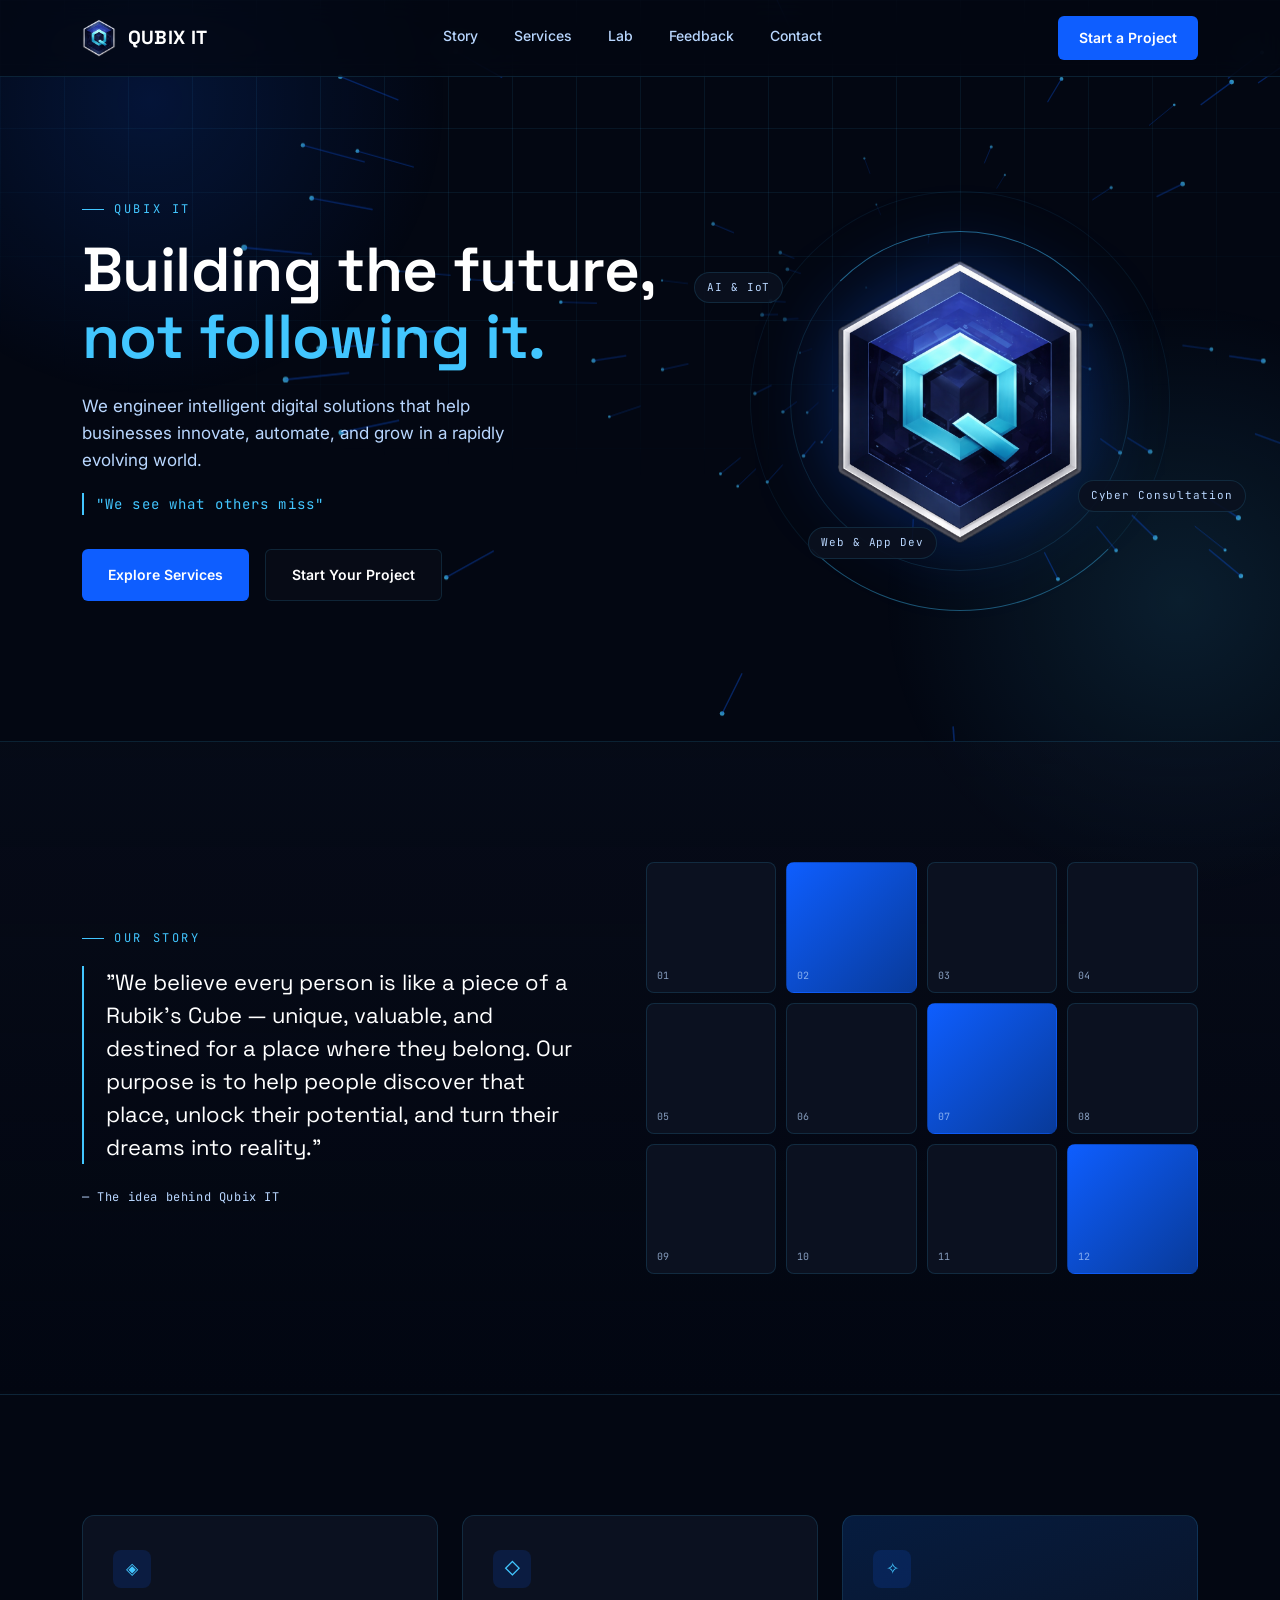
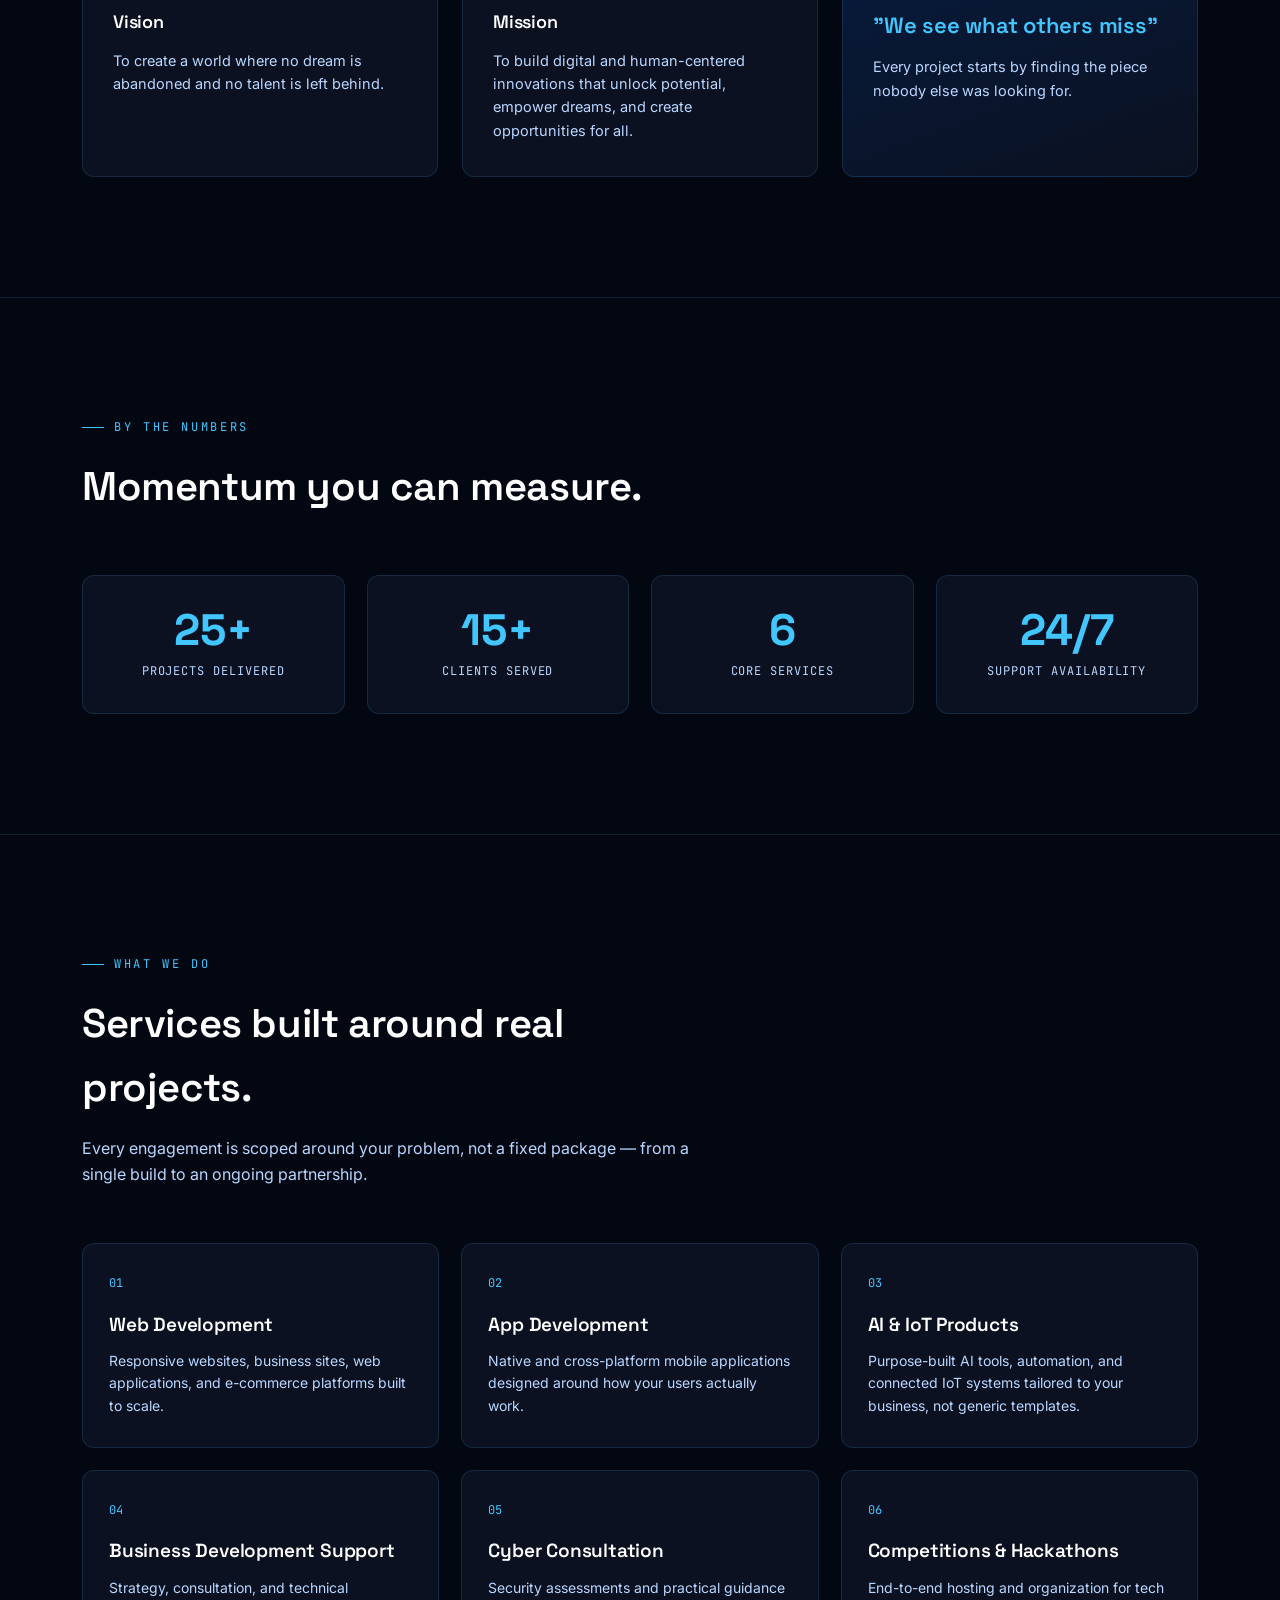
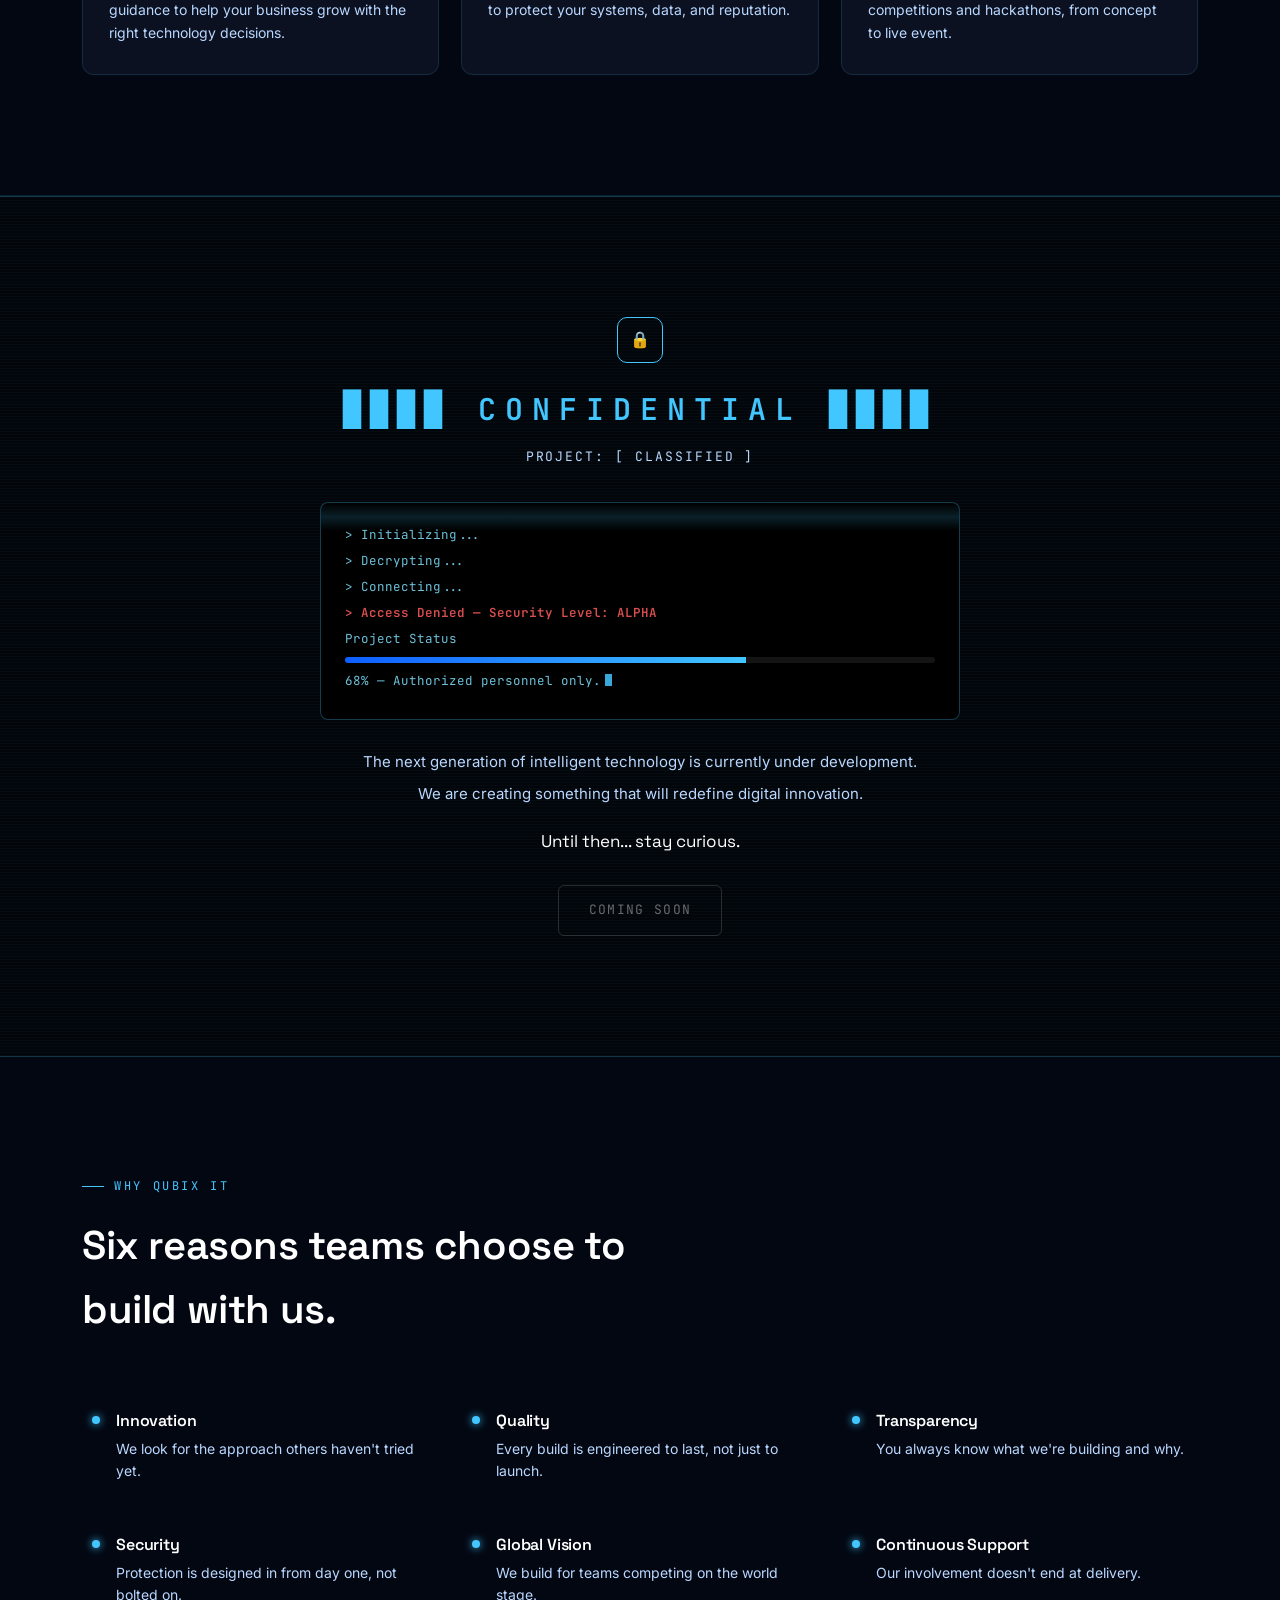
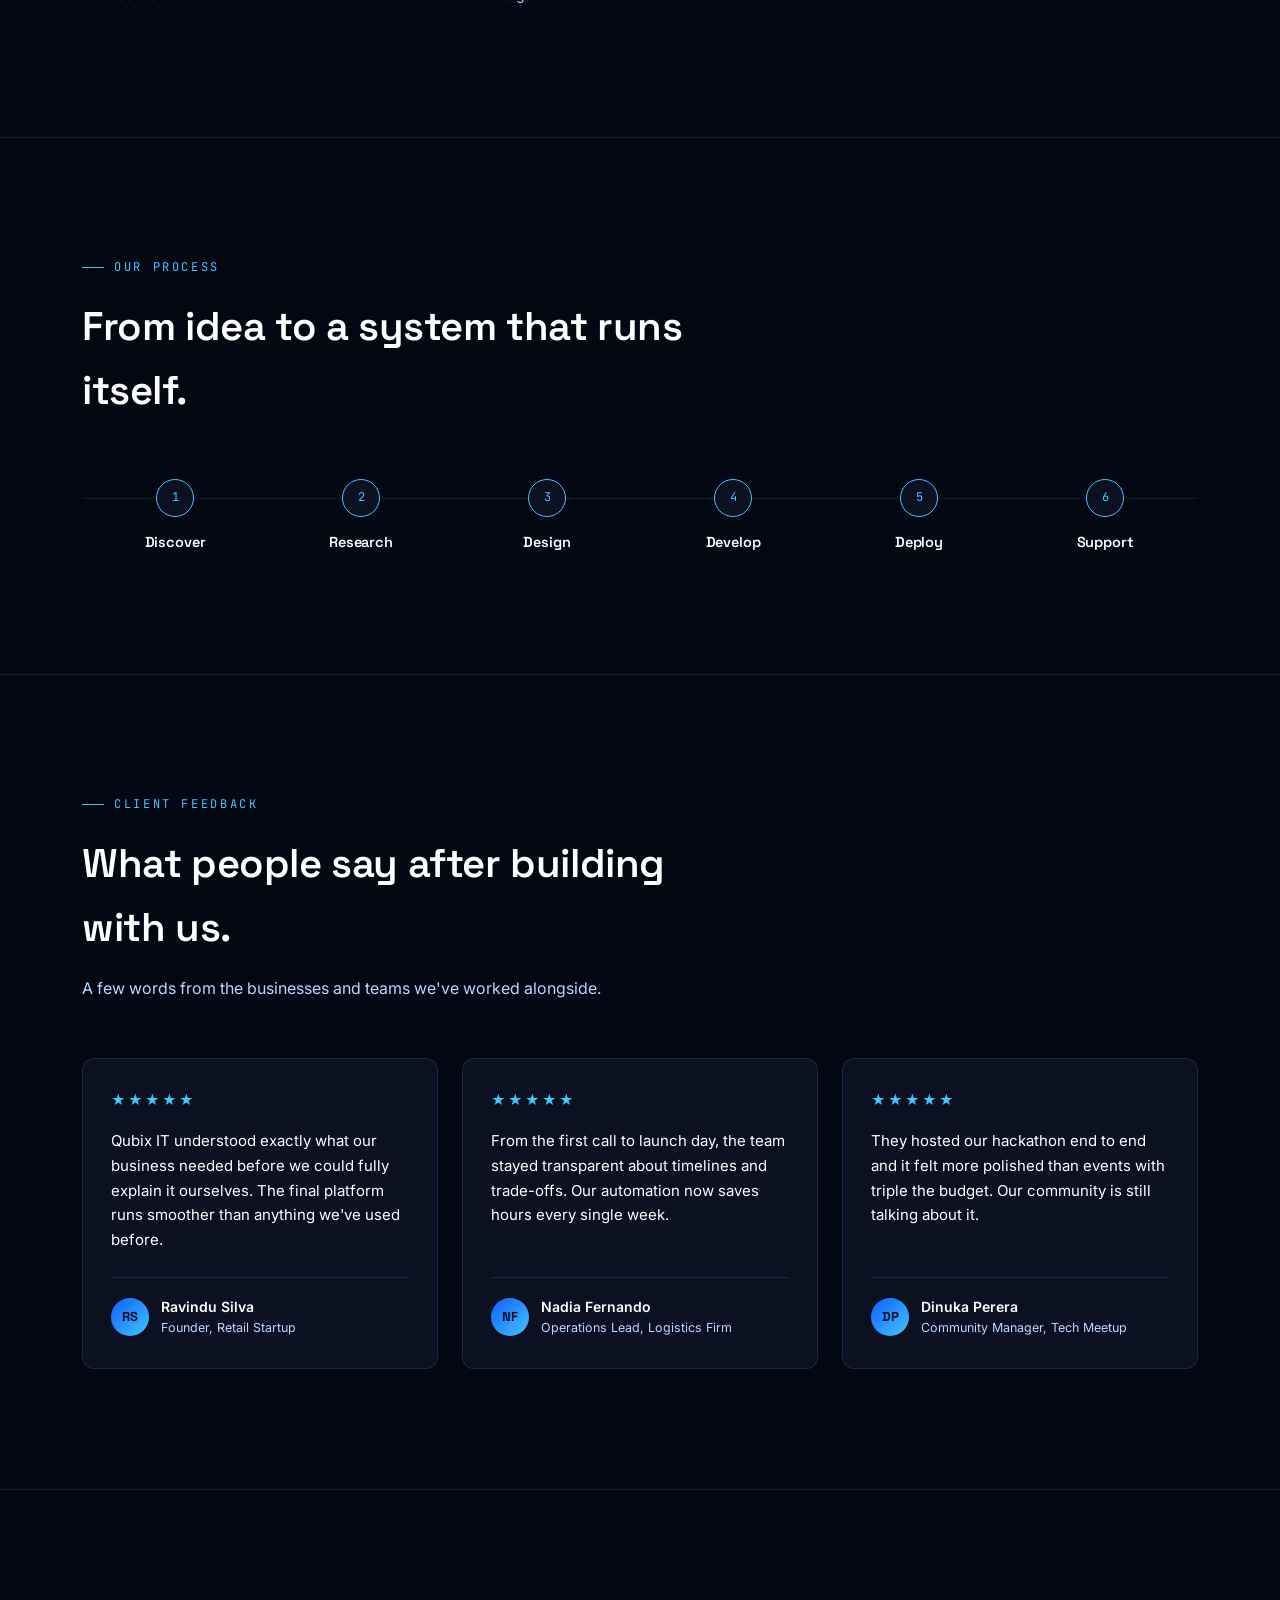
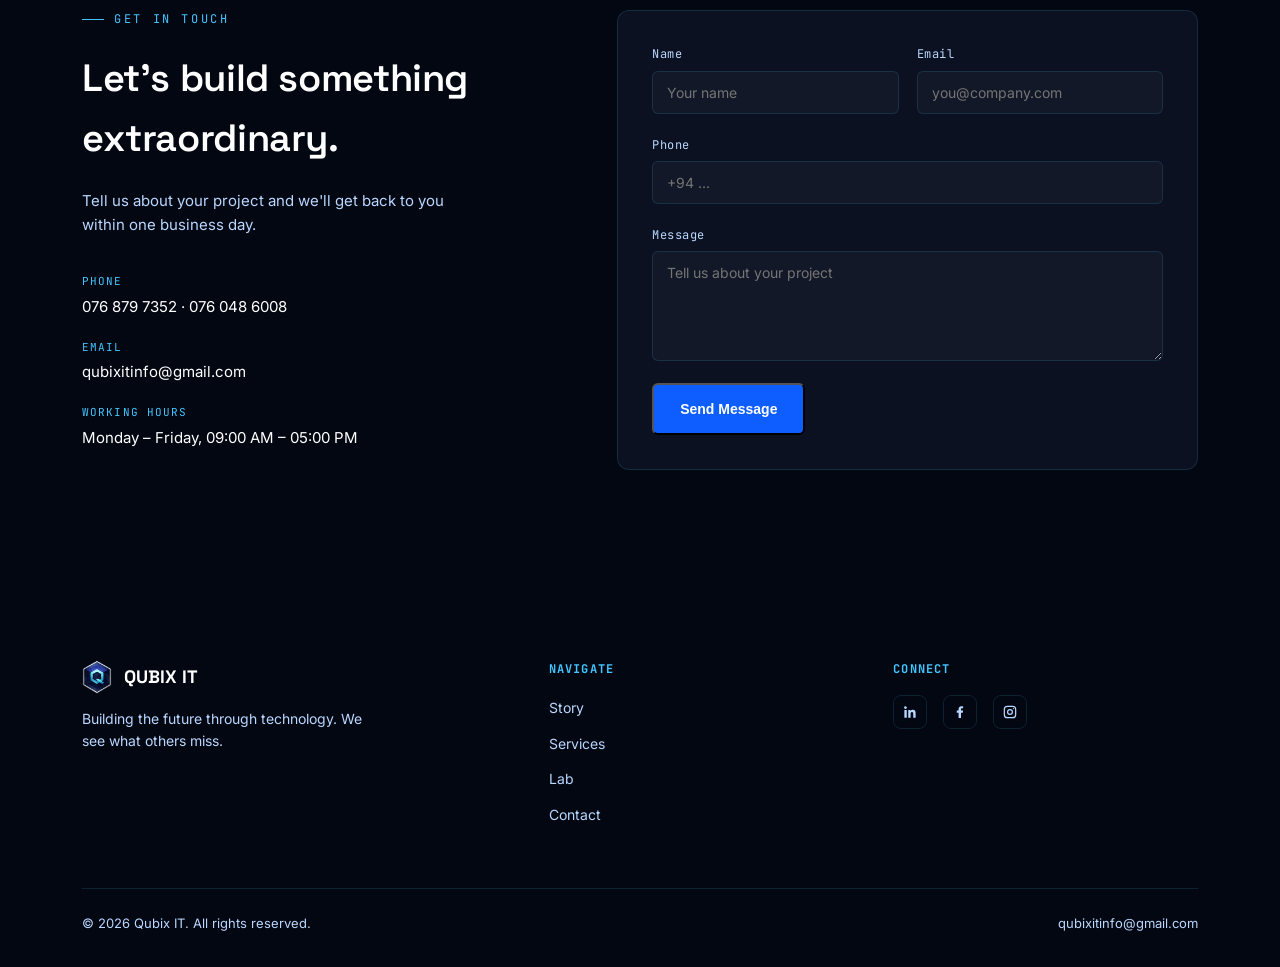
==== index.html @ 76f9aefd "Add thank-you page and form redirect," ====
<!DOCTYPE html>
<html lang="en">
<head>
<meta charset="UTF-8">
<meta name="viewport" content="width=device-width, initial-scale=1.0">
<title>Qubix IT — We See What Others Miss</title>
<link rel="preconnect" href="https://fonts.googleapis.com">
<link rel="preconnect" href="https://fonts.gstatic.com" crossorigin>
<link href="https://fonts.googleapis.com/css2?family=Space+Grotesk:wght@400;500;600;700&family=Inter:wght@400;500;600&family=JetBrains+Mono:wght@400;500&display=swap" rel="stylesheet">
<link rel="stylesheet" href="styles.css">
</head>
<body>

<div class="bg-grid"></div>
<div class="glow-orb one"></div>
<div class="glow-orb two"></div>

<header>
  <nav>
    <div class="brand">
      <img src="logo.png" alt="Qubix IT logo">
      <span>QUBIX IT</span>
    </div>
    <div class="nav-links">
      <a href="#story">Story</a>
      <a href="#services">Services</a>
      <a href="#secret">Lab</a>
      <a href="#feedback">Feedback</a>
      <a href="#contact">Contact</a>
    </div>
    <a href="#contact" class="nav-cta">Start a Project</a>
  </nav>
</header>

<main>

  <!-- HERO -->
  <section class="hero">
    <canvas id="warpCanvas" aria-hidden="true"></canvas>
    <div class="wrap hero-inner">
      <div class="hero-copy">
        <div class="eyebrow">Qubix IT</div>
        <h1>Building the future,<span class="accent-line">not following it.</span></h1>
        <p class="lede">We engineer intelligent digital solutions that help businesses innovate, automate, and grow in a rapidly evolving world.</p>
        <div class="slogan">"We see what others miss"</div>
        <div class="btn-row">
          <a href="#services" class="btn btn-primary">Explore Services</a>
          <a href="#contact" class="btn btn-ghost">Start Your Project</a>
        </div>
      </div>
      <div class="hero-visual">
        <div class="ring r2"></div>
        <div class="ring"></div>
        <img class="logo-plate" src="logo.png" alt="Qubix IT cube mark">
        <div class="tag-chip t1">AI &amp; IoT</div>
        <div class="tag-chip t2">Cyber Consultation</div>
        <div class="tag-chip t3">Web &amp; App Dev</div>
      </div>
    </div>
  </section>

  <!-- OUR STORY -->
  <section class="story" id="story">
    <div class="wrap">
      <div class="story-grid">
        <div class="story-copy">
          <div class="eyebrow">Our Story</div>
          <blockquote>"We believe every person is like a piece of a Rubik's Cube — unique, valuable, and destined for a place where they belong. Our purpose is to help people discover that place, unlock their potential, and turn their dreams into reality."</blockquote>
          <p class="attr">— The idea behind Qubix IT</p>
        </div>
        <div class="cube-wall" id="cubeWall">
          <div class="piece"><span>01</span></div>
          <div class="piece accent-piece"><span>02</span></div>
          <div class="piece"><span>03</span></div>
          <div class="piece"><span>04</span></div>
          <div class="piece"><span>05</span></div>
          <div class="piece"><span>06</span></div>
          <div class="piece accent-piece"><span>07</span></div>
          <div class="piece"><span>08</span></div>
          <div class="piece"><span>09</span></div>
          <div class="piece"><span>10</span></div>
          <div class="piece"><span>11</span></div>
          <div class="piece accent-piece"><span>12</span></div>
        </div>
      </div>
    </div>
  </section>

  <!-- VISION / MISSION / SLOGAN -->
  <section class="vm">
    <div class="wrap">
      <div class="vm-grid">
        <div class="vm-card reveal">
          <div class="icon">◈</div>
          <h3>Vision</h3>
          <p>To create a world where no dream is abandoned and no talent is left behind.</p>
        </div>
        <div class="vm-card reveal">
          <div class="icon">◇</div>
          <h3>Mission</h3>
          <p>To build digital and human-centered innovations that unlock potential, empower dreams, and create opportunities for all.</p>
        </div>
        <div class="vm-card slogan-card reveal">
          <div class="icon">✧</div>
          <h3>"We see what others miss"</h3>
          <p>Every project starts by finding the piece nobody else was looking for.</p>
        </div>
      </div>
    </div>
  </section>

  <!-- STATS -->
  <section class="stats">
    <div class="wrap">
      <div class="section-head">
        <div class="eyebrow">By The Numbers</div>
        <h2>Momentum you can measure.</h2>
      </div>
      <div class="stats-grid">
        <div class="stat-card reveal">
          <div class="stat-number"><span class="counter" data-target="25">0</span><span class="suffix">+</span></div>
          <div class="stat-label">Projects Delivered</div>
        </div>
        <div class="stat-card reveal">
          <div class="stat-number"><span class="counter" data-target="15">0</span><span class="suffix">+</span></div>
          <div class="stat-label">Clients Served</div>
        </div>
        <div class="stat-card reveal">
          <div class="stat-number"><span class="counter" data-target="6">0</span></div>
          <div class="stat-label">Core Services</div>
        </div>
        <div class="stat-card reveal">
          <div class="stat-number">24/7</div>
          <div class="stat-label">Support Availability</div>
        </div>
      </div>
    </div>
  </section>

  <!-- SERVICES -->
  <section class="services" id="services">
    <div class="wrap">
      <div class="section-head">
        <div class="eyebrow">What We Do</div>
        <h2>Services built around real projects.</h2>
        <p>Every engagement is scoped around your problem, not a fixed package — from a single build to an ongoing partnership.</p>
      </div>
      <div class="services-grid">
        <div class="service-card reveal">
          <span class="num">01</span>
          <h3>Web Development</h3>
          <p>Responsive websites, business sites, web applications, and e-commerce platforms built to scale.</p>
        </div>
        <div class="service-card reveal">
          <span class="num">02</span>
          <h3>App Development</h3>
          <p>Native and cross-platform mobile applications designed around how your users actually work.</p>
        </div>
        <div class="service-card reveal">
          <span class="num">03</span>
          <h3>AI &amp; IoT Products</h3>
          <p>Purpose-built AI tools, automation, and connected IoT systems tailored to your business, not generic templates.</p>
        </div>
        <div class="service-card reveal">
          <span class="num">04</span>
          <h3>Business Development Support</h3>
          <p>Strategy, consultation, and technical guidance to help your business grow with the right technology decisions.</p>
        </div>
        <div class="service-card reveal">
          <span class="num">05</span>
          <h3>Cyber Consultation</h3>
          <p>Security assessments and practical guidance to protect your systems, data, and reputation.</p>
        </div>
        <div class="service-card reveal">
          <span class="num">06</span>
          <h3>Competitions &amp; Hackathons</h3>
          <p>End-to-end hosting and organization for tech competitions and hackathons, from concept to live event.</p>
        </div>
      </div>
    </div>
  </section>

  <!-- SECRET PROJECT -->
  <section class="secret" id="secret">
    <div class="wrap">
      <div class="secret-panel">
        <div class="lock">🔒</div>
        <h2>████ CONFIDENTIAL ████</h2>
        <div class="subtitle">PROJECT: [ CLASSIFIED ]</div>
        <div class="terminal">
          <div class="line">&gt; Initializing...</div>
          <div class="line">&gt; Decrypting...</div>
          <div class="line">&gt; Connecting...</div>
          <div class="line denied">&gt; Access Denied — Security Level: ALPHA</div>
          <div class="line">Project Status</div>
          <div class="bar-track"><div class="bar-fill"></div></div>
          <div class="line">68% — Authorized personnel only.<span class="cursor"></span></div>
        </div>
        <p class="blurb">The next generation of intelligent technology is currently under development.</p>
        <p class="blurb">We are creating something that will redefine digital innovation.</p>
        <p class="stay">Until then... stay curious.</p>
        <span class="btn-disabled">COMING SOON</span>
      </div>
    </div>
  </section>

  <!-- WHY CHOOSE -->
  <section class="why">
    <div class="wrap">
      <div class="section-head">
        <div class="eyebrow">Why Qubix IT</div>
        <h2>Six reasons teams choose to build with us.</h2>
      </div>
      <div class="why-grid">
        <div class="why-item reveal"><div class="dot"></div><div><h4>Innovation</h4><p>We look for the approach others haven't tried yet.</p></div></div>
        <div class="why-item reveal"><div class="dot"></div><div><h4>Quality</h4><p>Every build is engineered to last, not just to launch.</p></div></div>
        <div class="why-item reveal"><div class="dot"></div><div><h4>Transparency</h4><p>You always know what we're building and why.</p></div></div>
        <div class="why-item reveal"><div class="dot"></div><div><h4>Security</h4><p>Protection is designed in from day one, not bolted on.</p></div></div>
        <div class="why-item reveal"><div class="dot"></div><div><h4>Global Vision</h4><p>We build for teams competing on the world stage.</p></div></div>
        <div class="why-item reveal"><div class="dot"></div><div><h4>Continuous Support</h4><p>Our involvement doesn't end at delivery.</p></div></div>
      </div>
    </div>
  </section>

  <!-- PROCESS -->
  <section class="process" id="process">
    <div class="wrap">
      <div class="section-head">
        <div class="eyebrow">Our Process</div>
        <h2>From idea to a system that runs itself.</h2>
      </div>
      <div class="process-track">
        <div class="process-step reveal"><div class="node">1</div><h4>Discover</h4></div>
        <div class="process-step reveal"><div class="node">2</div><h4>Research</h4></div>
        <div class="process-step reveal"><div class="node">3</div><h4>Design</h4></div>
        <div class="process-step reveal"><div class="node">4</div><h4>Develop</h4></div>
        <div class="process-step reveal"><div class="node">5</div><h4>Deploy</h4></div>
        <div class="process-step reveal"><div class="node">6</div><h4>Support</h4></div>
      </div>
    </div>
  </section>

  <!-- CLIENT FEEDBACK -->
  <section class="testimonials" id="feedback">
    <div class="wrap">
      <div class="section-head">
        <div class="eyebrow">Client Feedback</div>
        <h2>What people say after building with us.</h2>
        <p>A few words from the businesses and teams we've worked alongside.</p>
      </div>
      <div class="testimonials-grid">
        <div class="testimonial-card reveal">
          <div class="testimonial-stars">★★★★★</div>
          <p class="testimonial-quote">Qubix IT understood exactly what our business needed before we could fully explain it ourselves. The final platform runs smoother than anything we've used before.</p>
          <div class="testimonial-person">
            <div class="testimonial-avatar">RS</div>
            <div>
              <div class="testimonial-name">Ravindu Silva</div>
              <div class="testimonial-role">Founder, Retail Startup</div>
            </div>
          </div>
        </div>
        <div class="testimonial-card reveal">
          <div class="testimonial-stars">★★★★★</div>
          <p class="testimonial-quote">From the first call to launch day, the team stayed transparent about timelines and trade-offs. Our automation now saves hours every single week.</p>
          <div class="testimonial-person">
            <div class="testimonial-avatar">NF</div>
            <div>
              <div class="testimonial-name">Nadia Fernando</div>
              <div class="testimonial-role">Operations Lead, Logistics Firm</div>
            </div>
          </div>
        </div>
        <div class="testimonial-card reveal">
          <div class="testimonial-stars">★★★★★</div>
          <p class="testimonial-quote">They hosted our hackathon end to end and it felt more polished than events with triple the budget. Our community is still talking about it.</p>
          <div class="testimonial-person">
            <div class="testimonial-avatar">DP</div>
            <div>
              <div class="testimonial-name">Dinuka Perera</div>
              <div class="testimonial-role">Community Manager, Tech Meetup</div>
            </div>
          </div>
        </div>
      </div>
    </div>
  </section>

  <!-- CONTACT -->
  <section class="contact" id="contact" style="border-bottom:none;">
    <div class="wrap">
      <div class="contact-grid">
        <div class="contact-left">
          <div class="eyebrow">Get In Touch</div>
          <h2>Let's build something extraordinary.</h2>
          <p style="color:var(--light-text); font-size:15px; max-width:400px;">Tell us about your project and we'll get back to you within one business day.</p>
          <div class="contact-info">
            <div class="row">
              <div class="label">Phone</div>
              <div class="val">076 879 7352 · 076 048 6008</div>
            </div>
            <div class="row">
              <div class="label">Email</div>
              <div class="val">qubixitinfo@gmail.com</div>
            </div>
            <div class="row">
              <div class="label">Working Hours</div>
              <div class="val">Monday – Friday, 09:00 AM – 05:00 PM</div>
            </div>
          </div>
        </div>
        <form action="https://formsubmit.co/qubixitinfo@gmail.com" method="POST" id="contactForm">
          <input type="hidden" name="_subject" value="New enquiry from Qubix IT website">
          <input type="hidden" name="_template" value="table">
          <input type="hidden" name="_captcha" value="false">
          <input type="hidden" name="_next" value="https://www.qubix.it.com/thank-you.html">
          <input type="text" name="_honey" style="display:none">
          <div class="field-row">
            <div class="field">
              <label for="name">Name</label>
              <input id="name" name="name" type="text" placeholder="Your name" required>
            </div>
            <div class="field">
              <label for="email">Email</label>
              <input id="email" name="email" type="email" placeholder="you@company.com" required>
            </div>
          </div>
          <div class="field">
            <label for="phone">Phone</label>
            <input id="phone" name="phone" type="tel" placeholder="+94 ...">
          </div>
          <div class="field">
            <label for="message">Message</label>
            <textarea id="message" name="message" placeholder="Tell us about your project" required></textarea>
          </div>
          <button type="submit" class="btn btn-primary">Send Message</button>
        </form>
      </div>
    </div>
  </section>

</main>

<footer>
  <div class="wrap">
    <div class="footer-top">
      <div>
        <div class="footer-brand">
          <img src="logo.png" alt="Qubix IT logo">
          <span>QUBIX IT</span>
        </div>
        <p class="desc">Building the future through technology. We see what others miss.</p>
      </div>
      <div>
        <h5>Navigate</h5>
        <ul>
          <li><a href="#story">Story</a></li>
          <li><a href="#services">Services</a></li>
          <li><a href="#secret">Lab</a></li>
          <li><a href="#contact">Contact</a></li>
        </ul>
      </div>
      <div>
        <h5>Connect</h5>
        <div class="socials">
          <a href="https://www.linkedin.com/company/qubixit/" target="_blank" rel="noopener noreferrer" aria-label="Qubix IT on LinkedIn">
            <svg width="16" height="16" viewBox="0 0 24 24" fill="currentColor" aria-hidden="true"><path d="M20.45 20.45h-3.56v-5.57c0-1.33-.02-3.04-1.85-3.04-1.85 0-2.14 1.45-2.14 2.94v5.67H9.34V9h3.41v1.56h.05c.48-.9 1.64-1.85 3.38-1.85 3.61 0 4.28 2.38 4.28 5.47v6.27zM5.34 7.43a2.07 2.07 0 1 1 0-4.13 2.07 2.07 0 0 1 0 4.13zM7.12 20.45H3.56V9h3.56v11.45z"/></svg>
          </a>
          <a href="https://www.facebook.com/share/1LQyAZeMYg/" target="_blank" rel="noopener noreferrer" aria-label="Qubix IT on Facebook">
            <svg width="16" height="16" viewBox="0 0 24 24" fill="currentColor" aria-hidden="true"><path d="M13.5 21v-8h2.68l.4-3.11H13.5V7.9c0-.9.25-1.51 1.54-1.51h1.65V3.6C16.4 3.55 15.34 3.46 14.1 3.46c-2.5 0-4.21 1.53-4.21 4.33v2.1H7.2v3.11h2.69v8h3.61z"/></svg>
          </a>
          <a href="https://www.instagram.com/qubixit?igsh=MXNibms1ZmhncTBldA==" target="_blank" rel="noopener noreferrer" aria-label="Qubix IT on Instagram">
            <svg width="16" height="16" viewBox="0 0 24 24" fill="none" stroke="currentColor" stroke-width="1.8" aria-hidden="true"><rect x="3.5" y="3.5" width="17" height="17" rx="4.5"/><circle cx="12" cy="12" r="3.6"/><circle cx="17.1" cy="6.9" r="0.9" fill="currentColor" stroke="none"/></svg>
          </a>
        </div>
      </div>
    </div>
    <div class="footer-bottom">
      <span>© 2026 Qubix IT. All rights reserved.</span>
      <span>qubixitinfo@gmail.com</span>
    </div>
  </div>
</footer>

<script src="script.js"></script>

</body>
</html>
---- styles.css ----
:root{
    --primary:#061C3F;
    --secondary:#0E5EFF;
    --accent:#42C6FF;
    --bg:#030712;
    --card:#0B1120;
    --text:#FFFFFF;
    --light-text:#B9D7FF;
    --line: rgba(66,198,255,0.14);
    --mono: 'JetBrains Mono', monospace;
    --display: 'Space Grotesk', sans-serif;
    --body: 'Inter', sans-serif;
  }

  *{margin:0;padding:0;box-sizing:border-box;}

  html{scroll-behavior:smooth;}

  body{
    background:var(--bg);
    color:var(--text);
    font-family:var(--body);
    line-height:1.6;
    overflow-x:hidden;
  }

  @keyframes grid-pan{
    from{ background-position:0 0, 0 0; }
    to{ background-position:64px 64px, 64px 64px; }
  }

  /* faint static hex-grid background texture */
  .bg-grid{
    position:fixed;
    inset:0;
    z-index:0;
    pointer-events:none;
    background-image:
      linear-gradient(var(--line) 1px, transparent 1px),
      linear-gradient(90deg, var(--line) 1px, transparent 1px);
    background-size: 64px 64px;
    -webkit-mask-image: radial-gradient(ellipse 80% 60% at 50% 0%, #000 40%, transparent 90%);
            mask-image: radial-gradient(ellipse 80% 60% at 50% 0%, #000 40%, transparent 90%);
    opacity:0.6;
    animation:grid-pan 9s linear infinite;
  }

  .glow-orb{
    position:fixed;
    width:600px;height:600px;
    border-radius:50%;
    background:radial-gradient(circle, rgba(14,94,255,0.16) 0%, transparent 70%);
    z-index:0;
    pointer-events:none;
  }
  .glow-orb.one{ top:-200px; left:-150px; }
  .glow-orb.two{ bottom:0px; right:-200px; background:radial-gradient(circle, rgba(66,198,255,0.12) 0%, transparent 70%); }

  a{color:inherit; text-decoration:none;}
  ul{list-style:none;}
  img{max-width:100%; display:block;}

  .wrap{
    max-width:1180px;
    margin:0 auto;
    padding:0 32px;
  }

  .eyebrow{
    font-family:var(--mono);
    font-size:12px;
    letter-spacing:0.22em;
    text-transform:uppercase;
    color:var(--accent);
    display:flex;
    align-items:center;
    gap:10px;
    margin-bottom:18px;
  }
  .eyebrow::before{
    content:'';
    width:22px;height:1px;
    background:var(--accent);
    display:inline-block;
  }

  h1,h2,h3,h4{
    font-family:var(--display);
    font-weight:600;
    letter-spacing:-0.01em;
  }

  section{
    position:relative;
    z-index:1;
    padding:120px 0;
    border-bottom:1px solid var(--line);
  }

  /* ---------- NAV ---------- */
  header{
    position:fixed;
    top:0; left:0; right:0;
    z-index:100;
    background:rgba(3,7,18,0.75);
    backdrop-filter: blur(14px);
    border-bottom:1px solid var(--line);
  }
  nav{
    max-width:1180px;
    margin:0 auto;
    padding:16px 32px;
    display:flex;
    align-items:center;
    justify-content:space-between;
  }
  .brand{
    display:flex;
    align-items:center;
    gap:12px;
  }
  .brand img{
    height:38px;
    width:auto;
  }
  .brand span{
    font-family:var(--display);
    font-weight:700;
    font-size:19px;
    letter-spacing:0.02em;
  }
  .nav-links{
    display:flex;
    gap:36px;
    font-size:14px;
    font-weight:500;
  }
  .nav-links a{
    color:var(--light-text);
    transition:color .2s ease;
    position:relative;
    padding-bottom:4px;
  }
  .nav-links a::after{
    content:'';
    position:absolute;
    left:0; bottom:0;
    width:0%; height:1px;
    background:var(--accent);
    transition:width .25s ease;
  }
  .nav-links a:hover, .nav-links a:focus-visible{ color:var(--text); }
  .nav-links a:hover::after, .nav-links a:focus-visible::after{ width:100%; }
  .brand img{ transition:transform .3s ease, filter .3s ease; }
  .brand:hover img{ transform:rotate(8deg) scale(1.06); filter:drop-shadow(0 0 10px rgba(66,198,255,0.5)); }
  .nav-cta{
    font-size:14px;
    font-weight:600;
    padding:10px 20px;
    border-radius:6px;
    background:var(--secondary);
    color:#fff;
    border:1px solid transparent;
    transition:background .2s ease, transform .2s ease;
  }
  .nav-cta:hover{ background:#1a6bff; }
  .nav-mobile-toggle{ display:none; }

  @media (max-width:860px){
    .nav-links{ display:none; }
    .nav-mobile-toggle{ display:block; }
  }

  /* ---------- HERO ---------- */
  .hero{
    padding:200px 0 140px;
    border-bottom:1px solid var(--line);
    position:relative;
    overflow:hidden;
  }
  #warpCanvas{
    position:absolute;
    inset:0;
    width:100%;
    height:100%;
    z-index:0;
    pointer-events:none;
    mix-blend-mode:screen;
    opacity:0.85;
  }
  .hero-inner{
    position:relative;
    z-index:1;
  }
  .hero-inner{
    display:grid;
    grid-template-columns:1.1fr 0.9fr;
    gap:60px;
    align-items:center;
  }
  .hero h1{
    font-size:clamp(38px, 5.2vw, 62px);
    line-height:1.08;
    margin-bottom:22px;
  }
  .hero h1 .accent-line{
    color:var(--accent);
    display:block;
  }
  .hero p.lede{
    font-size:17px;
    color:var(--light-text);
    max-width:480px;
    margin-bottom:16px;
  }
  .slogan{
    font-family:var(--mono);
    color:var(--accent);
    font-size:14px;
    letter-spacing:0.08em;
    margin-bottom:34px;
    display:inline-block;
    border-left:2px solid var(--accent);
    padding-left:12px;
  }
  .btn-row{ display:flex; gap:16px; flex-wrap:wrap; }
  .btn{
    padding:14px 26px;
    border-radius:6px;
    font-weight:600;
    font-size:14px;
    transition:all .25s ease;
    display:inline-flex;
    align-items:center;
    gap:8px;
    position:relative;
    overflow:hidden;
  }
  .btn::before{
    content:'';
    position:absolute;
    top:0; left:-60%;
    width:40%; height:100%;
    background:linear-gradient(120deg, transparent, rgba(255,255,255,0.25), transparent);
    transform:skewX(-20deg);
    transition:left .5s ease;
  }
  .btn:hover::before{ left:120%; }
  .btn-primary{
    background:var(--secondary);
    color:#fff;
  }
  .btn-primary:hover{ background:#1a6bff; transform:translateY(-2px); box-shadow:0 8px 24px rgba(14,94,255,0.35); }
  .btn-ghost{
    border:1px solid var(--line);
    color:var(--text);
    background:rgba(255,255,255,0.02);
  }
  .btn-ghost:hover{ border-color:var(--accent); color:var(--accent); transform:translateY(-2px); }

  /* hero cube visual - the logo, static, with a slow ambient pulse ring, no spin */
  .hero-visual{
    position:relative;
    display:flex;
    align-items:center;
    justify-content:center;
  }
  @keyframes spin-slow{ from{ transform:rotate(0deg);} to{ transform:rotate(360deg);} }
  @keyframes spin-slow-rev{ from{ transform:rotate(360deg);} to{ transform:rotate(0deg);} }
  @keyframes float-y{ 0%,100%{ transform:translateY(0);} 50%{ transform:translateY(-10px);} }
  @keyframes pulse-glow{ 0%,100%{ filter:drop-shadow(0 0 30px rgba(14,94,255,0.3));} 50%{ filter:drop-shadow(0 0 52px rgba(66,198,255,0.55));} }

  .hero-visual .ring{
    position:absolute;
    width:340px;height:340px;
    border-radius:50%;
    border:1px solid var(--line);
    border-top-color:rgba(66,198,255,0.5);
    animation:spin-slow 26s linear infinite;
  }
  .hero-visual .ring.r2{ width:420px;height:420px; border-color:rgba(66,198,255,0.08); border-bottom-color:rgba(66,198,255,0.4); animation:spin-slow-rev 34s linear infinite; }
  .hero-visual .logo-plate{
    position:relative;
    width:260px;
    filter: drop-shadow(0 0 40px rgba(14,94,255,0.35));
    animation:pulse-glow 5s ease-in-out infinite;
    transition:transform .4s ease;
  }
  .hero-visual:hover .logo-plate{ transform:scale(1.04); }
  .hero-visual .tag-chip{
    position:absolute;
    font-family:var(--mono);
    font-size:11px;
    letter-spacing:0.08em;
    color:var(--light-text);
    background:rgba(11,17,32,0.9);
    border:1px solid var(--line);
    padding:6px 12px;
    border-radius:20px;
    animation:float-y 4.5s ease-in-out infinite;
    transition:border-color .25s ease, color .25s ease;
  }
  .hero-visual .tag-chip:hover{ border-color:var(--accent); color:var(--accent); }
  .tag-chip.t1{ top:6%; left:-6%; animation-delay:0s; }
  .tag-chip.t2{ bottom:12%; right:-10%; animation-delay:1.2s; }
  .tag-chip.t3{ bottom:-4%; left:18%; animation-delay:2.4s; }

  @media (max-width:900px){
    .hero-inner{ grid-template-columns:1fr; }
    .hero-visual{ order:-1; margin-bottom:20px; }
    .hero{ padding:150px 0 80px; }
  }

  /* ---------- SECTION HEADS ---------- */
  .section-head{
    max-width:640px;
    margin-bottom:56px;
  }
  .section-head h2{
    font-size:clamp(28px,3.4vw,40px);
    margin-bottom:16px;
  }
  .section-head p{
    color:var(--light-text);
    font-size:16px;
  }

  /* ---------- STORY / CUBE PIECES (signature element) ---------- */
  .story{
    background:linear-gradient(180deg, rgba(11,17,32,0.4), transparent);
  }
  .story-grid{
    display:grid;
    grid-template-columns:0.95fr 1.05fr;
    gap:64px;
    align-items:center;
  }
  .story-copy blockquote{
    font-family:var(--display);
    font-size:22px;
    line-height:1.5;
    color:var(--text);
    border-left:2px solid var(--accent);
    padding-left:22px;
    margin-bottom:24px;
  }
  .story-copy p.attr{
    font-family:var(--mono);
    font-size:12px;
    color:var(--light-text);
    letter-spacing:0.05em;
  }

  /* cube-piece mosaic: each tile is a "piece" that finds its place */
  .cube-wall{
    display:grid;
    grid-template-columns:repeat(4, 1fr);
    gap:10px;
  }
  .piece{
    aspect-ratio:1;
    border-radius:8px;
    background:var(--card);
    border:1px solid var(--line);
    position:relative;
    overflow:hidden;
    opacity:0;
    transform:translateY(10px) scale(0.94);
    transition:opacity .6s ease, transform .6s ease;
  }
  .piece.in-view{ opacity:1; transform:translateY(0) scale(1); }

  .reveal{
    opacity:0;
    transform:translateY(18px);
    transition:opacity .6s ease, transform .6s ease;
  }
  .reveal.in-view{ opacity:1; transform:translateY(0); }
  .piece::after{
    content:'';
    position:absolute; inset:0;
    background:linear-gradient(135deg, rgba(66,198,255,0.16), transparent 60%);
    opacity:0;
    transition:opacity .3s ease;
  }
  .piece:hover::after{ opacity:1; }
  .piece.accent-piece{
    background:linear-gradient(135deg, var(--secondary), #083a99);
    border-color:transparent;
  }
  .piece span{
    position:absolute;
    bottom:8px; left:10px;
    font-family:var(--mono);
    font-size:10px;
    color:var(--light-text);
    opacity:0.7;
  }

  /* ---------- VISION / MISSION ---------- */
  .vm-grid{
    display:grid;
    grid-template-columns:repeat(3, 1fr);
    gap:24px;
  }
  .vm-card{
    background:var(--card);
    border:1px solid var(--line);
    border-radius:12px;
    padding:34px 30px;
    transition:transform .3s ease, border-color .3s ease, box-shadow .3s ease;
  }
  .vm-card:hover{
    transform:translateY(-6px);
    border-color:rgba(66,198,255,0.4);
    box-shadow:0 16px 40px rgba(6,15,35,0.5);
  }
  .vm-card .icon{
    width:38px;height:38px;
    border-radius:8px;
    background:rgba(14,94,255,0.15);
    display:flex;align-items:center;justify-content:center;
    margin-bottom:20px;
    color:var(--accent);
    transition:transform .3s ease, background .3s ease;
  }
  .vm-card:hover .icon{ transform:scale(1.15) rotate(-8deg); background:rgba(66,198,255,0.25); }
  .vm-card h3{ font-size:18px; margin-bottom:12px; }
  .vm-card p{ color:var(--light-text); font-size:14.5px; }
  .vm-card.slogan-card{
    background:linear-gradient(160deg, var(--primary), var(--card));
  }
  .vm-card.slogan-card h3{
    font-family:var(--display);
    font-size:22px;
    color:var(--accent);
  }

  @media (max-width:860px){
    .story-grid{ grid-template-columns:1fr; }
    .vm-grid{ grid-template-columns:1fr; }
  }

  /* ---------- STATS ---------- */
  .stats-grid{
    display:grid;
    grid-template-columns:repeat(4, 1fr);
    gap:22px;
  }
  .stat-card{
    background:var(--card);
    border:1px solid var(--line);
    border-radius:12px;
    padding:32px 24px;
    text-align:center;
    transition:transform .3s ease, border-color .3s ease, box-shadow .3s ease;
  }
  .stat-card:hover{
    transform:translateY(-6px);
    border-color:rgba(66,198,255,0.4);
    box-shadow:0 16px 40px rgba(6,15,35,0.5);
  }
  .stat-number{
    font-family:var(--display);
    font-size:clamp(32px,4vw,44px);
    font-weight:700;
    color:var(--accent);
    line-height:1;
    margin-bottom:10px;
  }
  .stat-number .suffix{ color:var(--accent); }
  .stat-label{
    font-family:var(--mono);
    font-size:12px;
    letter-spacing:0.08em;
    text-transform:uppercase;
    color:var(--light-text);
  }

  @media (max-width:860px){
    .stats-grid{ grid-template-columns:1fr 1fr; }
  }
  @media (max-width:520px){
    .stats-grid{ grid-template-columns:1fr; }
  }

  /* ---------- TESTIMONIALS ---------- */
  .testimonials-grid{
    display:grid;
    grid-template-columns:repeat(3, 1fr);
    gap:24px;
  }
  .testimonial-card{
    background:var(--card);
    border:1px solid var(--line);
    border-radius:12px;
    padding:30px 28px;
    display:flex;
    flex-direction:column;
    transition:transform .3s ease, border-color .3s ease, box-shadow .3s ease;
  }
  .testimonial-card:hover{
    transform:translateY(-6px);
    border-color:rgba(66,198,255,0.4);
    box-shadow:0 16px 40px rgba(6,15,35,0.5);
  }
  .testimonial-stars{
    color:var(--accent);
    letter-spacing:2px;
    margin-bottom:18px;
    font-size:14px;
  }
  .testimonial-quote{
    color:var(--text);
    font-size:15px;
    line-height:1.65;
    margin-bottom:24px;
    flex-grow:1;
  }
  .testimonial-person{
    display:flex;
    align-items:center;
    gap:12px;
    padding-top:18px;
    border-top:1px solid var(--line);
  }
  .testimonial-avatar{
    width:38px;height:38px;
    border-radius:50%;
    background:linear-gradient(135deg, var(--secondary), var(--accent));
    display:flex;align-items:center;justify-content:center;
    font-family:var(--display);
    font-size:13px;
    font-weight:700;
    color:#031024;
    flex-shrink:0;
  }
  .testimonial-name{ font-size:14px; font-weight:600; }
  .testimonial-role{ font-size:12.5px; color:var(--light-text); }

  @media (max-width:900px){
    .testimonials-grid{ grid-template-columns:1fr; }
  }
  .services-grid{
    display:grid;
    grid-template-columns:repeat(3, 1fr);
    gap:22px;
  }
  .service-card{
    background:var(--card);
    border:1px solid var(--line);
    border-radius:12px;
    padding:30px 26px;
    transition:border-color .25s ease, transform .25s ease, box-shadow .25s ease;
  }
  .service-card:hover{
    border-color:rgba(66,198,255,0.45);
    transform:translateY(-6px);
    box-shadow:0 16px 40px rgba(6,15,35,0.55);
  }
  .service-card .num{
    font-family:var(--mono);
    font-size:12px;
    color:var(--accent);
    margin-bottom:16px;
    display:block;
    transition:transform .25s ease, text-shadow .25s ease;
  }
  .service-card:hover .num{ transform:translateX(4px); text-shadow:0 0 12px rgba(66,198,255,0.7); }
  .service-card h3{
    font-size:19px;
    margin-bottom:10px;
  }
  .service-card p{
    color:var(--light-text);
    font-size:14px;
  }

  @media (max-width:900px){
    .services-grid{ grid-template-columns:1fr 1fr; }
  }
  @media (max-width:600px){
    .services-grid{ grid-template-columns:1fr; }
  }

  /* ---------- SECRET PROJECT ---------- */
  .secret{
    background:#020509;
    border-top:1px solid rgba(66,198,255,0.25);
    border-bottom:1px solid rgba(66,198,255,0.25);
    position:relative;
  }
  .secret::before{
    content:'';
    position:absolute; inset:0;
    background:
      repeating-linear-gradient(0deg, rgba(66,198,255,0.035) 0px, rgba(66,198,255,0.035) 1px, transparent 1px, transparent 3px);
    pointer-events:none;
  }
  .secret-panel{
    max-width:640px;
    margin:0 auto;
    text-align:center;
    position:relative;
    z-index:1;
  }
  @keyframes lock-pulse{
    0%,100%{ box-shadow:0 0 16px rgba(66,198,255,0.3); }
    50%{ box-shadow:0 0 34px rgba(66,198,255,0.65); }
  }
  .secret .lock{
    width:46px;height:46px;
    margin:0 auto 22px;
    border:1px solid var(--accent);
    border-radius:10px;
    display:flex;align-items:center;justify-content:center;
    color:var(--accent);
    animation:lock-pulse 2.6s ease-in-out infinite;
  }
  @keyframes text-flicker{
    0%, 100%{ opacity:1; text-shadow:0 0 8px rgba(66,198,255,0.6); }
    92%{ opacity:1; text-shadow:0 0 8px rgba(66,198,255,0.6); }
    93%{ opacity:0.4; text-shadow:2px 0 0 rgba(255,92,92,0.5), -2px 0 0 rgba(66,198,255,0.6); }
    94%{ opacity:1; text-shadow:0 0 8px rgba(66,198,255,0.6); }
    96%{ opacity:0.55; text-shadow:-2px 0 0 rgba(255,92,92,0.5), 2px 0 0 rgba(66,198,255,0.6); }
    97%{ opacity:1; text-shadow:0 0 8px rgba(66,198,255,0.6); }
  }
  .secret h2{
    font-family:var(--mono);
    letter-spacing:0.3em;
    color:var(--accent);
    font-size:clamp(20px,3vw,30px);
    margin-bottom:14px;
    animation:text-flicker 7s linear infinite;
  }
  .secret .subtitle{
    font-family:var(--mono);
    font-size:13px;
    color:var(--light-text);
    letter-spacing:0.15em;
    margin-bottom:34px;
  }
  .terminal{
    background:#000;
    border:1px solid rgba(66,198,255,0.3);
    border-radius:8px;
    padding:22px 24px;
    text-align:left;
    font-family:var(--mono);
    font-size:12.5px;
    color:#7fe3ff;
    margin-bottom:30px;
    position:relative;
    overflow:hidden;
  }
  @keyframes scan-sweep{
    0%{ transform:translateY(-100%); opacity:0; }
    8%{ opacity:0.8; }
    50%{ opacity:0.8; }
    92%{ opacity:0; }
    100%{ transform:translateY(2200%); opacity:0; }
  }
  .terminal::after{
    content:'';
    position:absolute;
    left:0; right:0; top:0;
    height:28px;
    background:linear-gradient(180deg, transparent, rgba(66,198,255,0.16), transparent);
    animation:scan-sweep 4.5s linear infinite;
    pointer-events:none;
  }
  @keyframes cursor-blink{
    0%,49%{ opacity:1; }
    50%,100%{ opacity:0; }
  }
  .terminal .cursor{
    display:inline-block;
    width:7px; height:12px;
    background:var(--accent);
    margin-left:4px;
    vertical-align:-1px;
    animation:cursor-blink 1s step-end infinite;
  }
  .terminal .line{ margin-bottom:6px; opacity:0.85; }
  .terminal .denied{ color:#ff5c5c; font-weight:600; }
  .bar-track{
    width:100%;
    height:6px;
    background:rgba(255,255,255,0.08);
    border-radius:4px;
    overflow:hidden;
    margin:8px 0;
  }
  @keyframes bar-shimmer{
    0%{ background-position:0% 0; }
    100%{ background-position:200% 0; }
  }
  .bar-fill{
    width:68%;
    height:100%;
    background:linear-gradient(90deg, var(--secondary), var(--accent), var(--secondary));
    background-size:200% 100%;
    animation:bar-shimmer 3s linear infinite;
  }
  .secret p.blurb{
    color:var(--light-text);
    font-size:15px;
    margin-bottom:8px;
  }
  .secret p.stay{
    font-family:var(--display);
    color:var(--text);
    font-size:17px;
    margin:22px 0 30px;
  }
  .btn-disabled{
    padding:14px 30px;
    border-radius:6px;
    border:1px solid rgba(255,255,255,0.15);
    color:rgba(255,255,255,0.4);
    font-family:var(--mono);
    font-size:13px;
    letter-spacing:0.1em;
    cursor:not-allowed;
    display:inline-block;
  }

  /* ---------- WHY CHOOSE ---------- */
  .why-grid{
    display:grid;
    grid-template-columns:repeat(3, 1fr);
    gap:30px 24px;
  }
  .why-item{
    display:flex;
    gap:16px;
    align-items:flex-start;
    padding:10px;
    border-radius:10px;
    transition:background .25s ease, transform .25s ease;
  }
  .why-item:hover{
    background:rgba(66,198,255,0.06);
    transform:translateX(4px);
  }
  .why-item .dot{
    width:8px;height:8px;
    border-radius:50%;
    background:var(--accent);
    margin-top:8px;
    flex-shrink:0;
    box-shadow:0 0 8px var(--accent);
    transition:transform .25s ease, box-shadow .25s ease;
  }
  .why-item:hover .dot{ transform:scale(1.6); box-shadow:0 0 14px var(--accent); }
  .why-item h4{ font-size:16px; margin-bottom:4px; }
  .why-item p{ color:var(--light-text); font-size:14px; }

  @media (max-width:860px){
    .why-grid{ grid-template-columns:1fr 1fr; }
  }
  @media (max-width:560px){
    .why-grid{ grid-template-columns:1fr; }
  }

  /* ---------- PROCESS ---------- */
  .process-track{
    display:flex;
    justify-content:space-between;
    position:relative;
    flex-wrap:wrap;
    gap:30px 0;
  }
  .process-track::before{
    content:'';
    position:absolute;
    top:19px; left:0; right:0;
    height:1px;
    background:var(--line);
  }
  .process-step{
    flex:1;
    min-width:140px;
    text-align:center;
    position:relative;
    z-index:1;
  }
  .process-step .node{
    width:38px;height:38px;
    border-radius:50%;
    background:var(--card);
    border:1px solid var(--accent);
    display:flex;align-items:center;justify-content:center;
    margin:0 auto 14px;
    font-family:var(--mono);
    font-size:12px;
    color:var(--accent);
    transition:background .25s ease, color .25s ease, transform .25s ease, box-shadow .25s ease;
  }
  .process-step:hover .node{
    background:var(--secondary);
    color:#fff;
    transform:scale(1.15);
    box-shadow:0 0 20px rgba(66,198,255,0.5);
  }
  .process-step h4{ font-size:14.5px; }

  /* ---------- CONTACT ---------- */
  .contact-grid{
    display:grid;
    grid-template-columns:0.9fr 1.1fr;
    gap:60px;
  }
  .contact-left h2{
    font-size:clamp(28px,3.6vw,38px);
    margin-bottom:20px;
  }
  .contact-info{ margin-top:36px; }
  .contact-info .row{
    margin-bottom:20px;
  }
  .contact-info .label{
    font-family:var(--mono);
    font-size:11px;
    color:var(--accent);
    letter-spacing:0.1em;
    text-transform:uppercase;
    margin-bottom:4px;
  }
  .contact-info .val{ color:var(--text); font-size:15px; }

  form{
    background:var(--card);
    border:1px solid var(--line);
    border-radius:12px;
    padding:34px;
    display:grid;
    gap:18px;
  }
  .field-row{ display:grid; grid-template-columns:1fr 1fr; gap:18px; }
  label{
    font-size:12px;
    color:var(--light-text);
    margin-bottom:6px;
    display:block;
    font-family:var(--mono);
    letter-spacing:0.04em;
  }
  input, textarea{
    width:100%;
    background:rgba(255,255,255,0.03);
    border:1px solid var(--line);
    border-radius:6px;
    padding:12px 14px;
    color:var(--text);
    font-family:var(--body);
    font-size:14px;
  }
  input:focus, textarea:focus{
    outline:none;
    border-color:var(--accent);
  }
  textarea{ resize:vertical; min-height:110px; }
  .field{ display:flex; flex-direction:column; }
  form .btn{ justify-self:start; }

  @media (max-width:860px){
    .contact-grid{ grid-template-columns:1fr; }
    .field-row{ grid-template-columns:1fr; }
  }

  /* ---------- FOOTER ---------- */
  footer{
    padding:70px 0 34px;
    position:relative;
    z-index:1;
  }
  .footer-top{
    display:grid;
    grid-template-columns:1.4fr 1fr 1fr;
    gap:40px;
    margin-bottom:50px;
  }
  .footer-brand{ display:flex; align-items:center; gap:12px; margin-bottom:14px; }
  .footer-brand img{ height:34px; }
  .footer-brand span{ font-family:var(--display); font-weight:700; font-size:18px; }
  footer p.desc{ color:var(--light-text); font-size:14px; max-width:280px; }
  footer h5{
    font-family:var(--mono);
    font-size:12px;
    letter-spacing:0.1em;
    text-transform:uppercase;
    color:var(--accent);
    margin-bottom:16px;
  }
  footer ul li{ margin-bottom:10px; }
  footer ul li a{ color:var(--light-text); font-size:14px; transition:color .2s ease; }
  footer ul li a:hover{ color:var(--text); }
  .footer-bottom{
    border-top:1px solid var(--line);
    padding-top:24px;
    display:flex;
    justify-content:space-between;
    flex-wrap:wrap;
    gap:14px;
    font-size:13px;
    color:var(--light-text);
  }
  .socials{ display:flex; gap:16px; }
  .socials a{
    width:34px;height:34px;
    border:1px solid var(--line);
    border-radius:8px;
    display:flex;align-items:center;justify-content:center;
    transition:border-color .2s ease, color .2s ease;
    color:var(--light-text);
  }
  .socials a:hover{ border-color:var(--accent); color:var(--accent); }

  @media (max-width:760px){
    .footer-top{ grid-template-columns:1fr 1fr; }
  }
  @media (max-width:500px){
    .footer-top{ grid-template-columns:1fr; }
  }

  @media (prefers-reduced-motion: reduce){
    html{ scroll-behavior:auto; }
    .piece{ transition:none; }
    .bg-grid,
    .hero-visual .ring,
    .hero-visual .logo-plate,
    .hero-visual .tag-chip,
    .secret .lock,
    .secret h2,
    .bar-fill,
    .terminal::after,
    .terminal .cursor{
      animation:none !important;
    }
  }
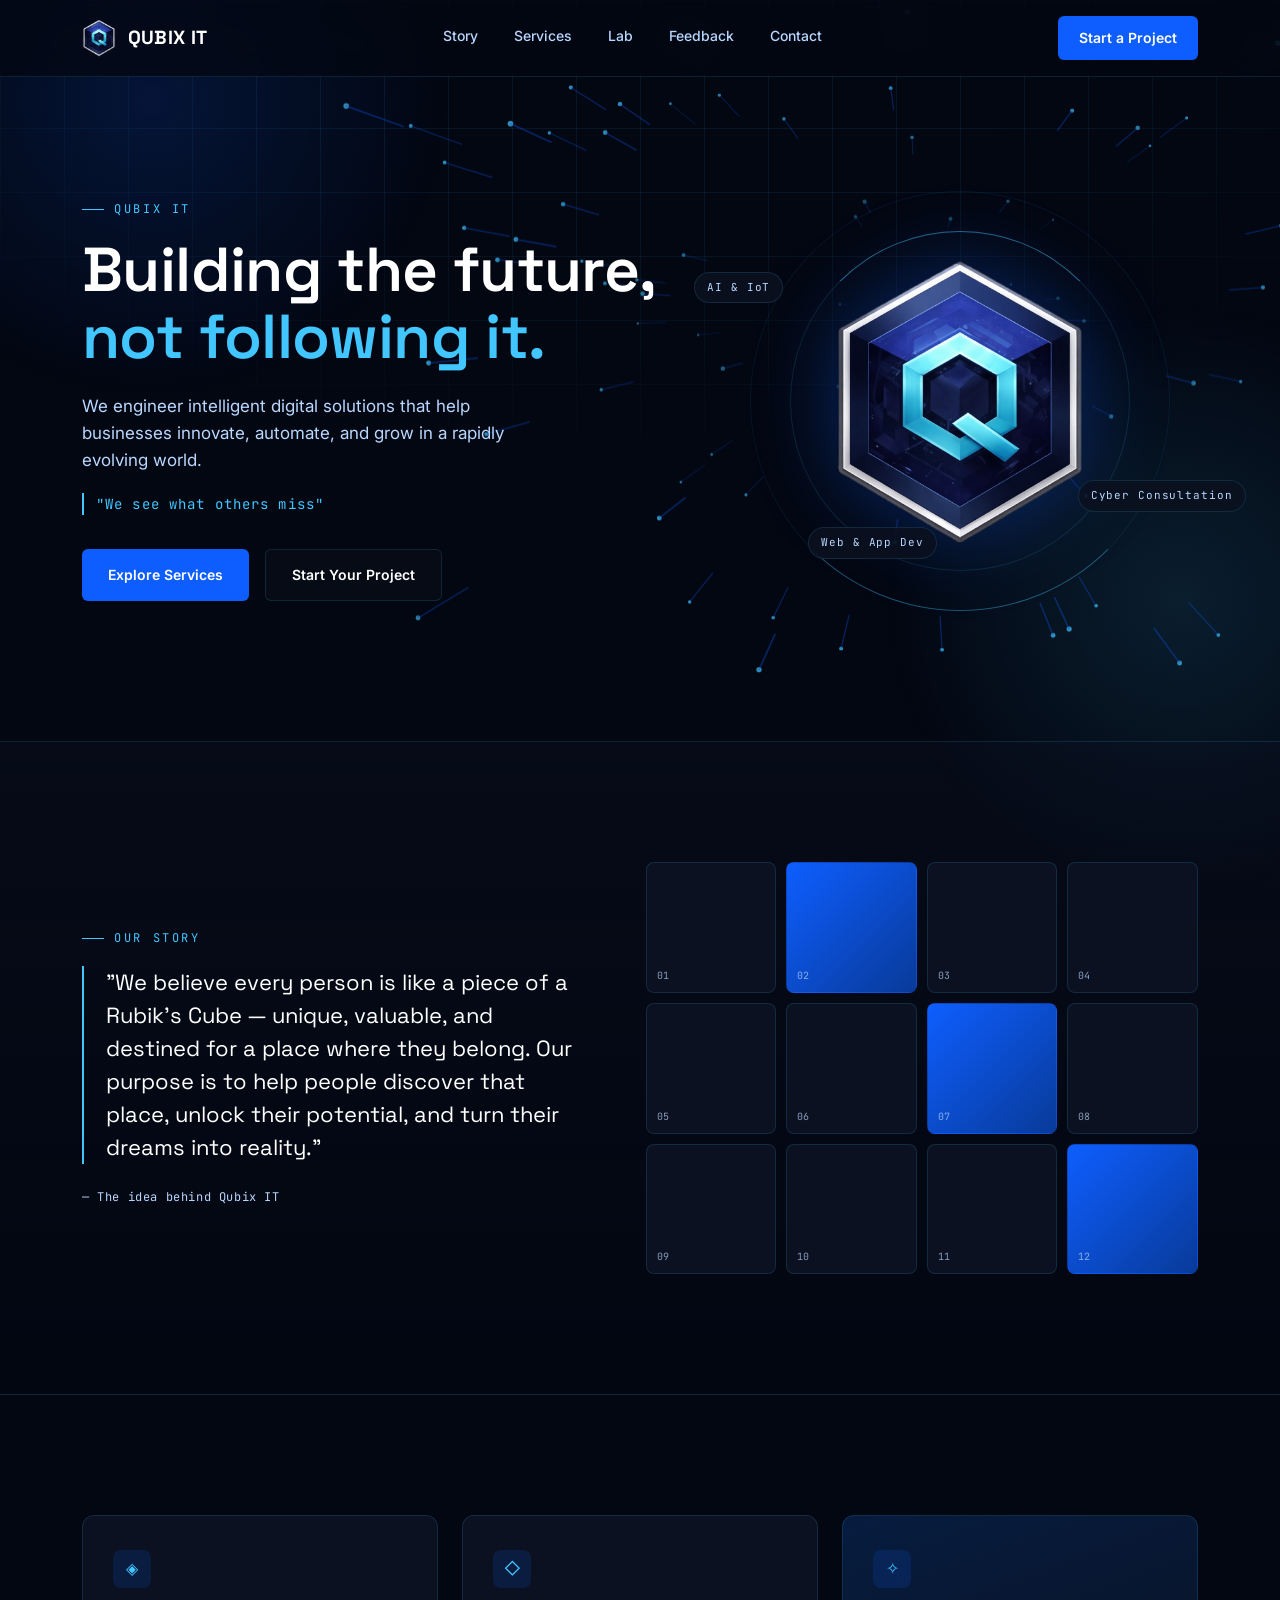
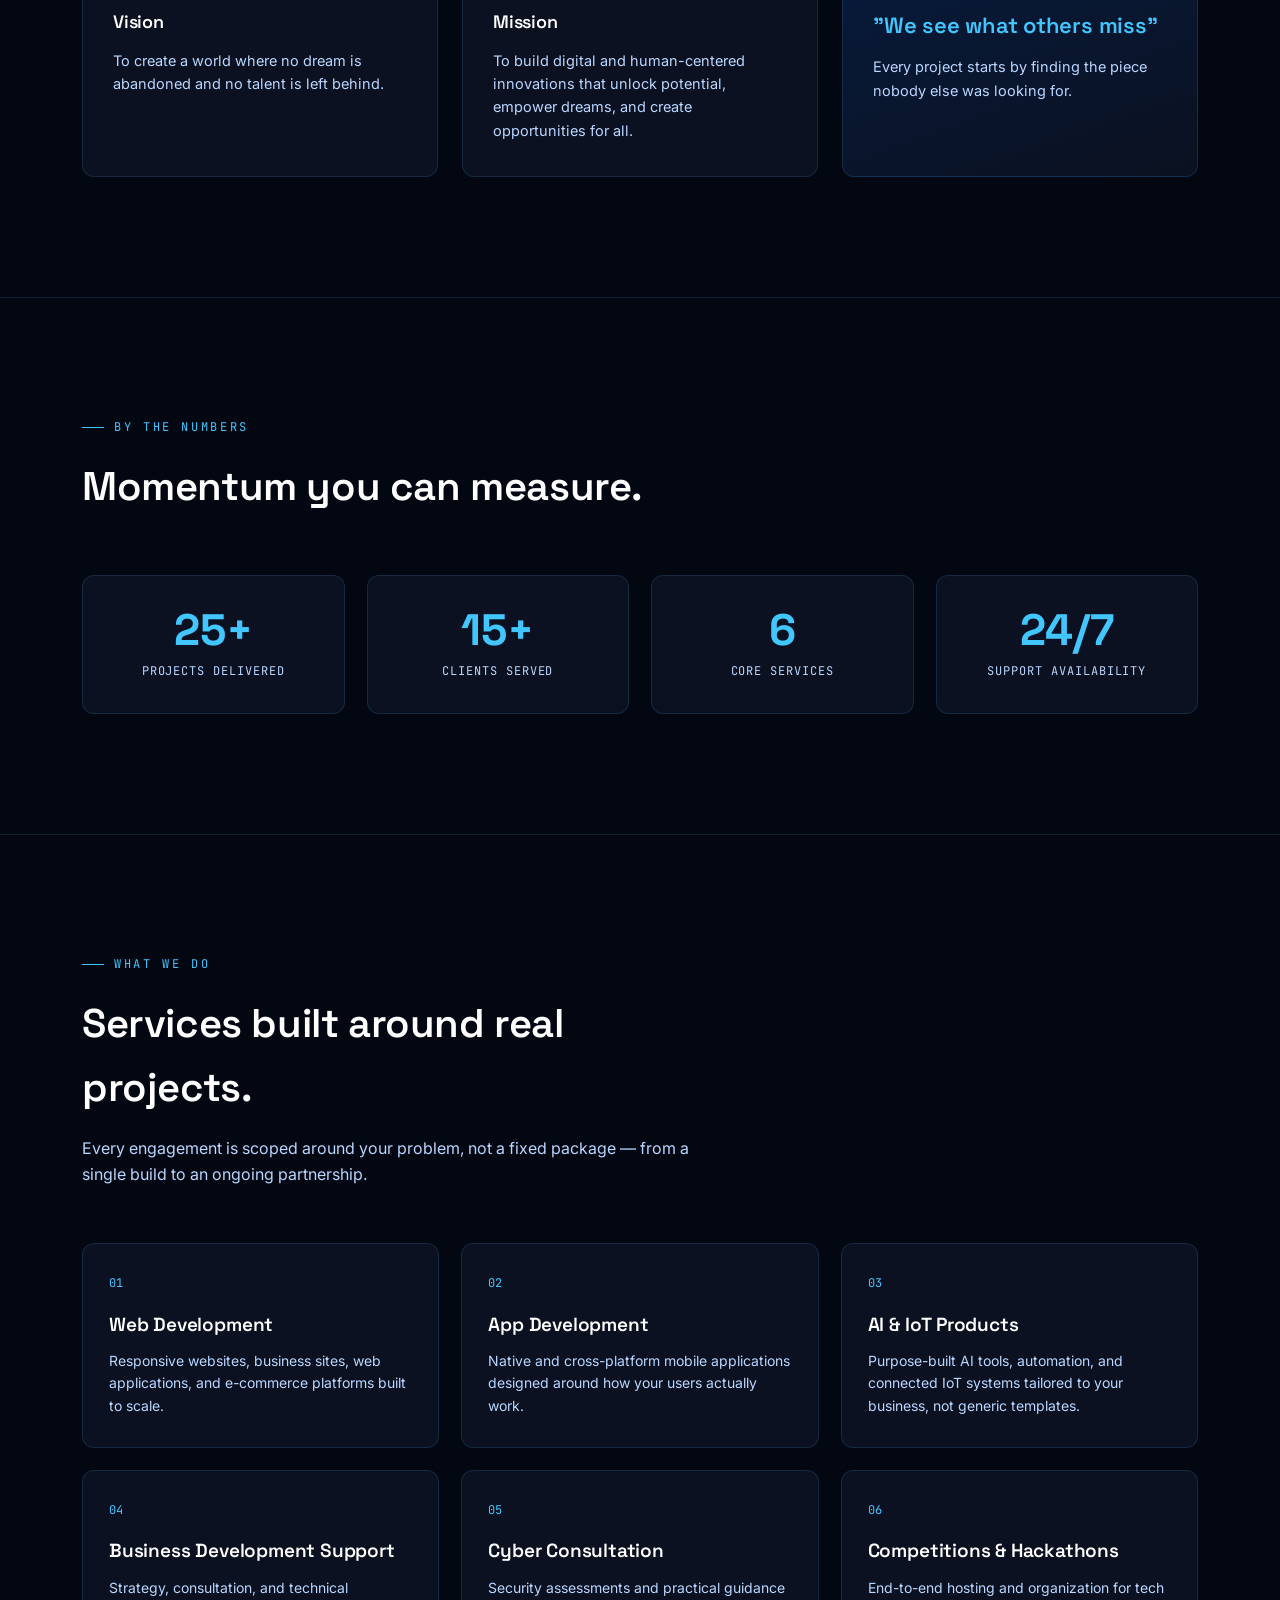
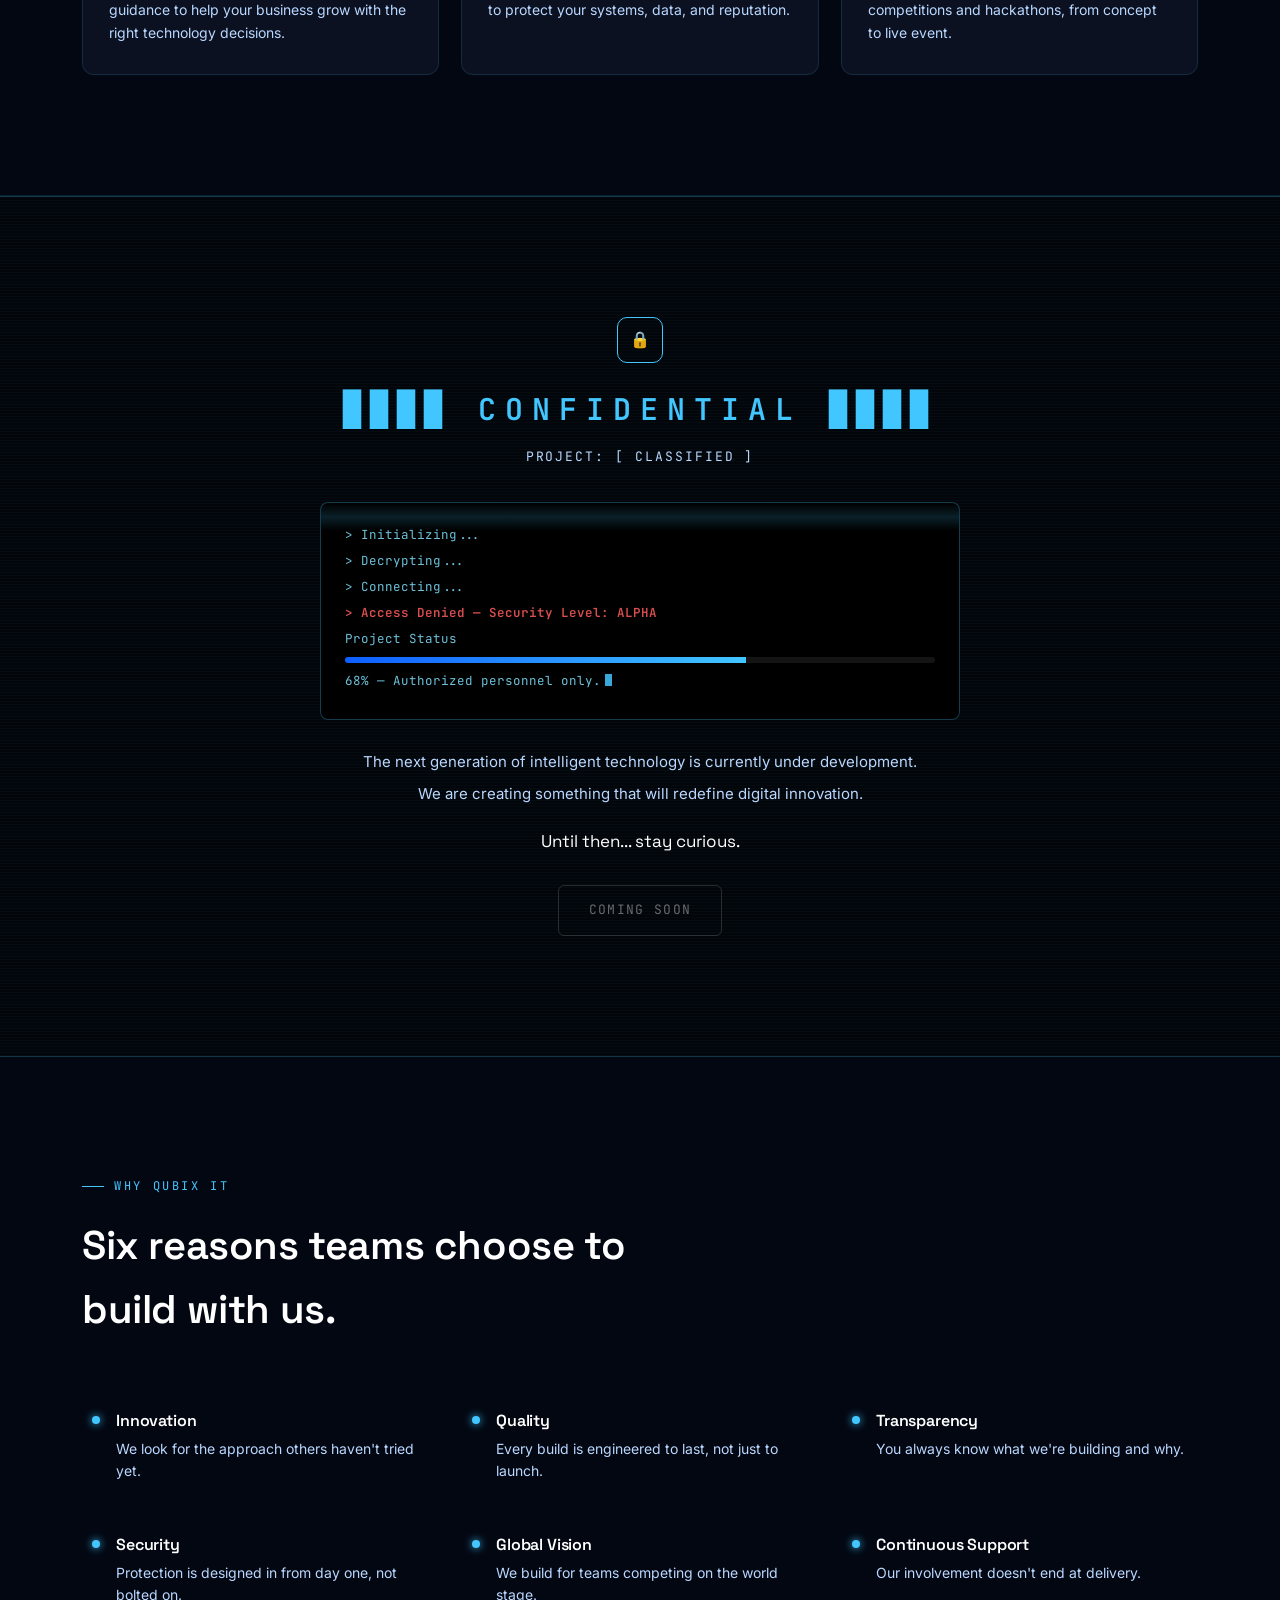
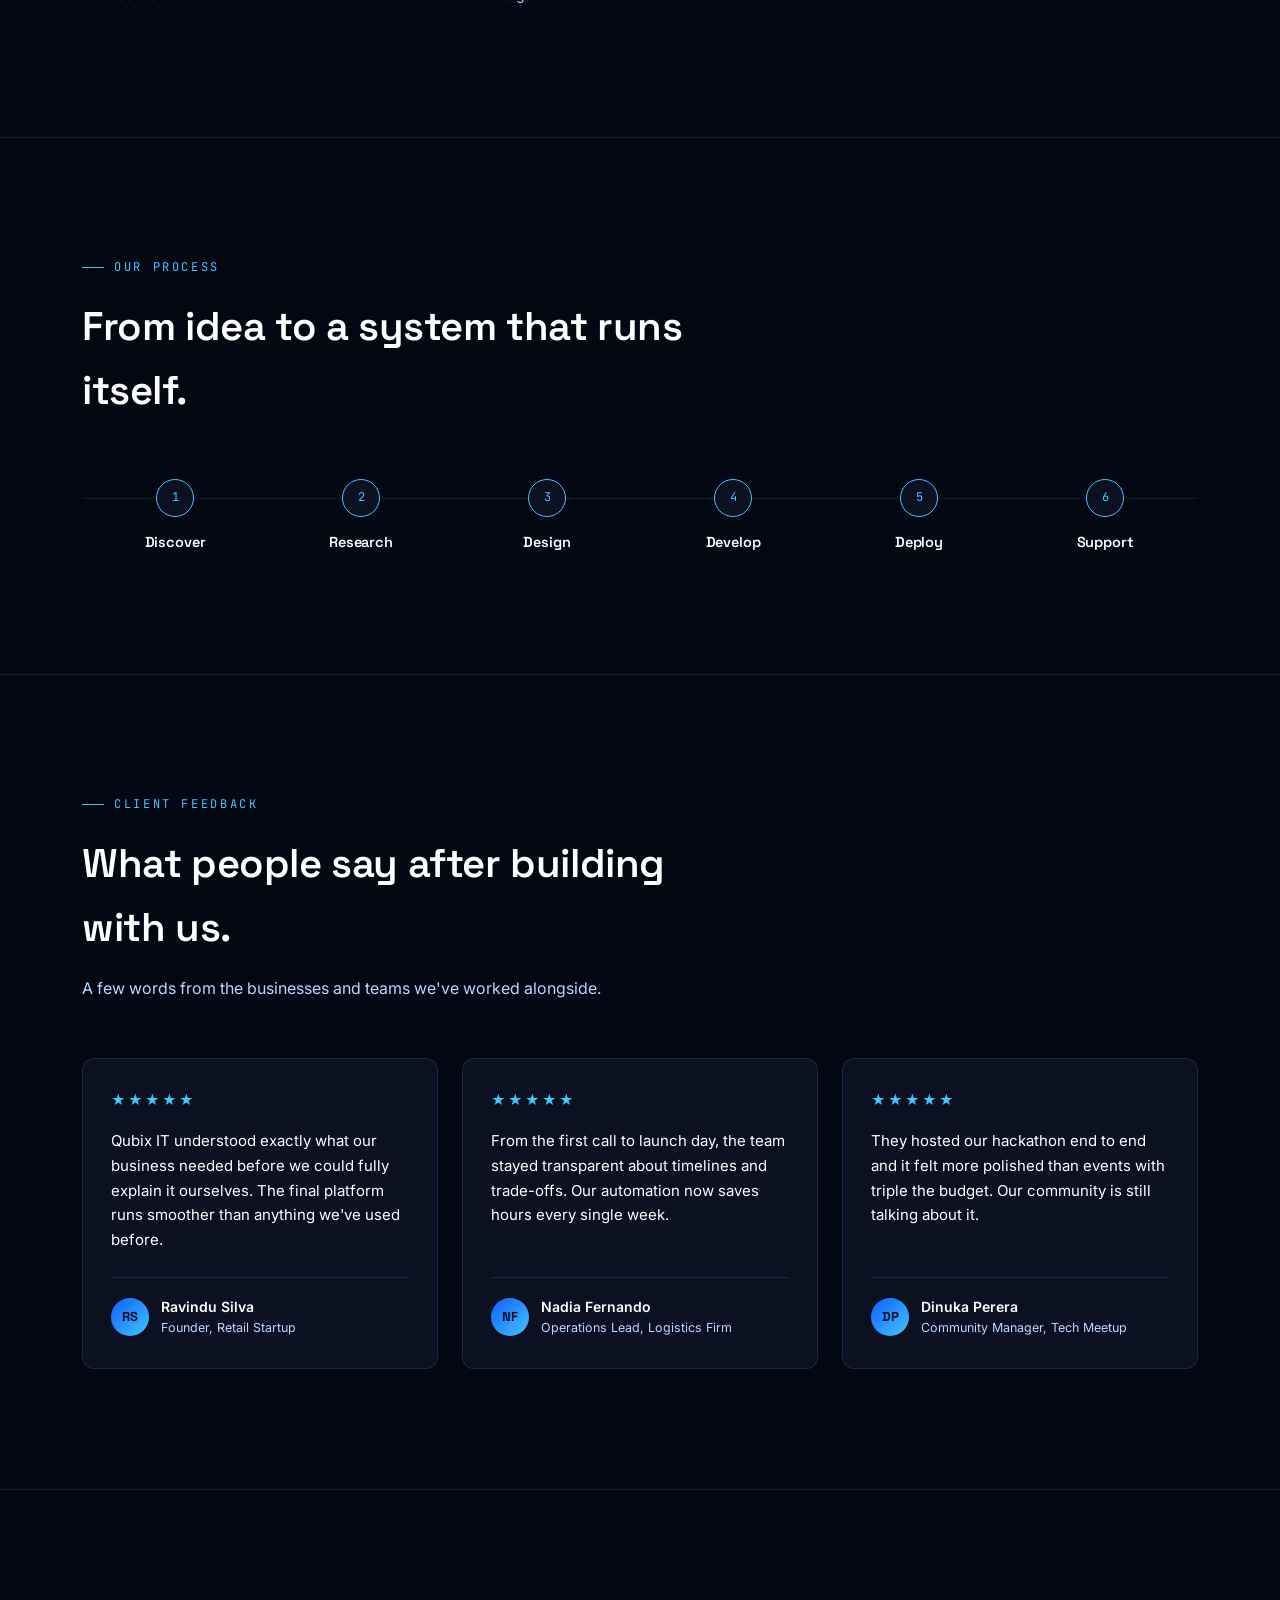
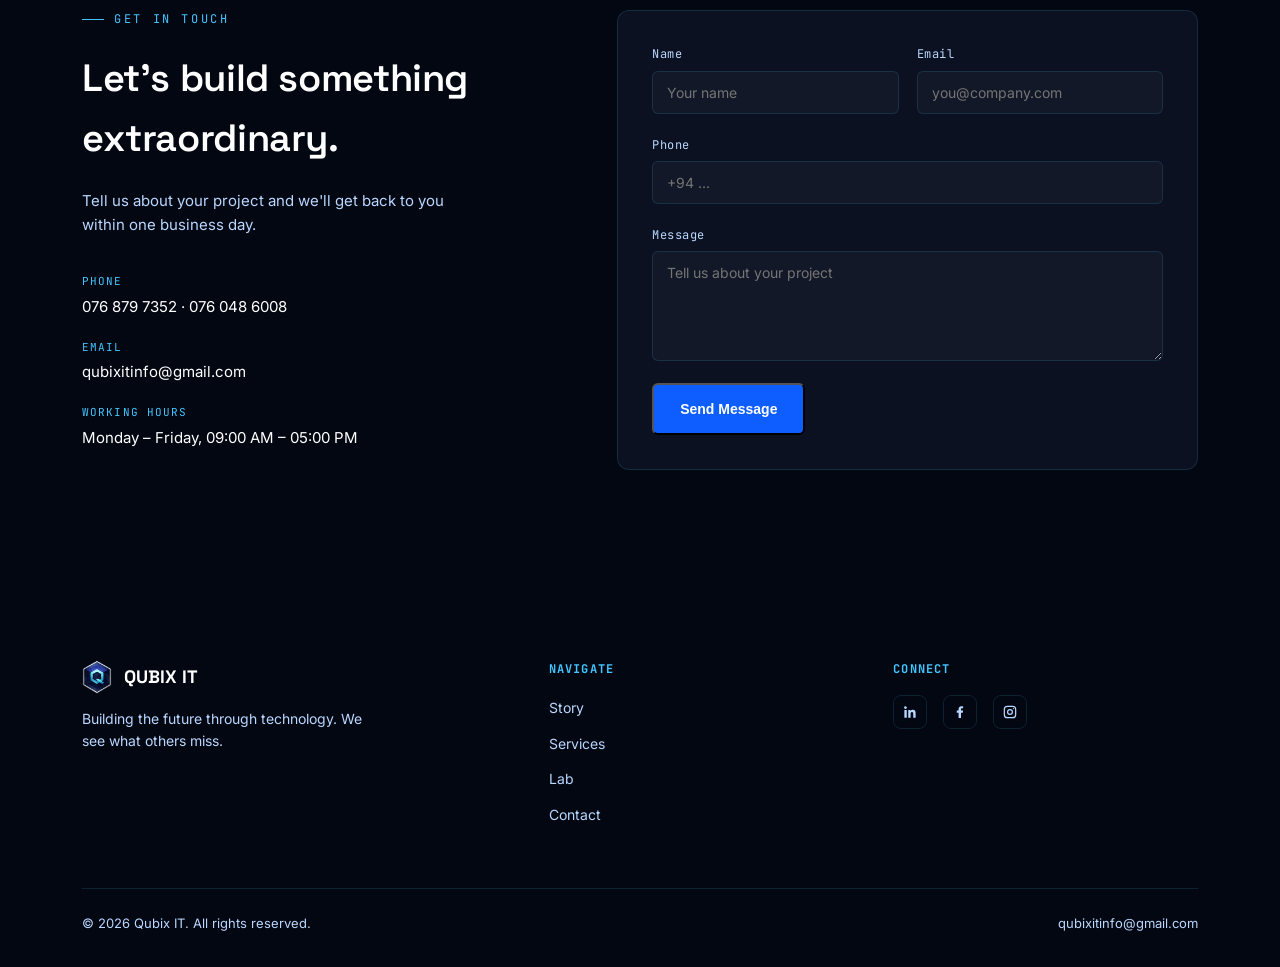
==== commit 28957f78: "Enhance index.html with SEO and Open Graph tags Added meta tags for SEO and social sharing." ====
--- a/index.html
+++ b/index.html
@@ -3,7 +3,43 @@
 <head>
 <meta charset="UTF-8">
 <meta name="viewport" content="width=device-width, initial-scale=1.0">
-<title>Qubix IT — We See What Others Miss</title>
+<title>Qubix IT — We See What Others Miss | Web, App, AI & IoT Solutions</title>
+<meta name="description" content="Qubix IT builds web and app development, AI & IoT products, business development support, cyber consultation, and hackathons. Building the future, not following it.">
+<meta name="keywords" content="Qubix IT, Qubix, web development, app development, AI solutions, IoT, cyber consultation, hackathons, Sri Lanka IT company">
+<meta name="robots" content="index, follow">
+<link rel="canonical" href="https://www.qubix.it.com/">
+
+<!-- Open Graph / social sharing -->
+<meta property="og:type" content="website">
+<meta property="og:title" content="Qubix IT — We See What Others Miss">
+<meta property="og:description" content="Web & app development, AI & IoT products, business development support, cyber consultation, and hackathons. Building the future, not following it.">
+<meta property="og:image" content="https://www.qubix.it.com/logo.png">
+<meta property="og:url" content="https://www.qubix.it.com/">
+<meta name="twitter:card" content="summary_large_image">
+<meta name="twitter:title" content="Qubix IT — We See What Others Miss">
+<meta name="twitter:description" content="Web & app development, AI & IoT products, business development support, cyber consultation, and hackathons.">
+<meta name="twitter:image" content="https://www.qubix.it.com/logo.png">
+
+<link rel="icon" type="image/png" href="logo.png">
+
+<script type="application/ld+json">
+{
+  "@context": "https://schema.org",
+  "@type": "Organization",
+  "name": "Qubix IT",
+  "url": "https://www.qubix.it.com/",
+  "logo": "https://www.qubix.it.com/logo.png",
+  "slogan": "We see what others miss",
+  "email": "qubixitinfo@gmail.com",
+  "telephone": ["+94768797352", "+94760486008"],
+  "sameAs": [
+    "https://www.linkedin.com/company/qubixit/",
+    "https://www.facebook.com/share/1LQyAZeMYg/",
+    "https://www.instagram.com/qubixit"
+  ]
+}
+</script>
+
 <link rel="preconnect" href="https://fonts.googleapis.com">
 <link rel="preconnect" href="https://fonts.gstatic.com" crossorigin>
 <link href="https://fonts.googleapis.com/css2?family=Space+Grotesk:wght@400;500;600;700&family=Inter:wght@400;500;600&family=JetBrains+Mono:wght@400;500&display=swap" rel="stylesheet">
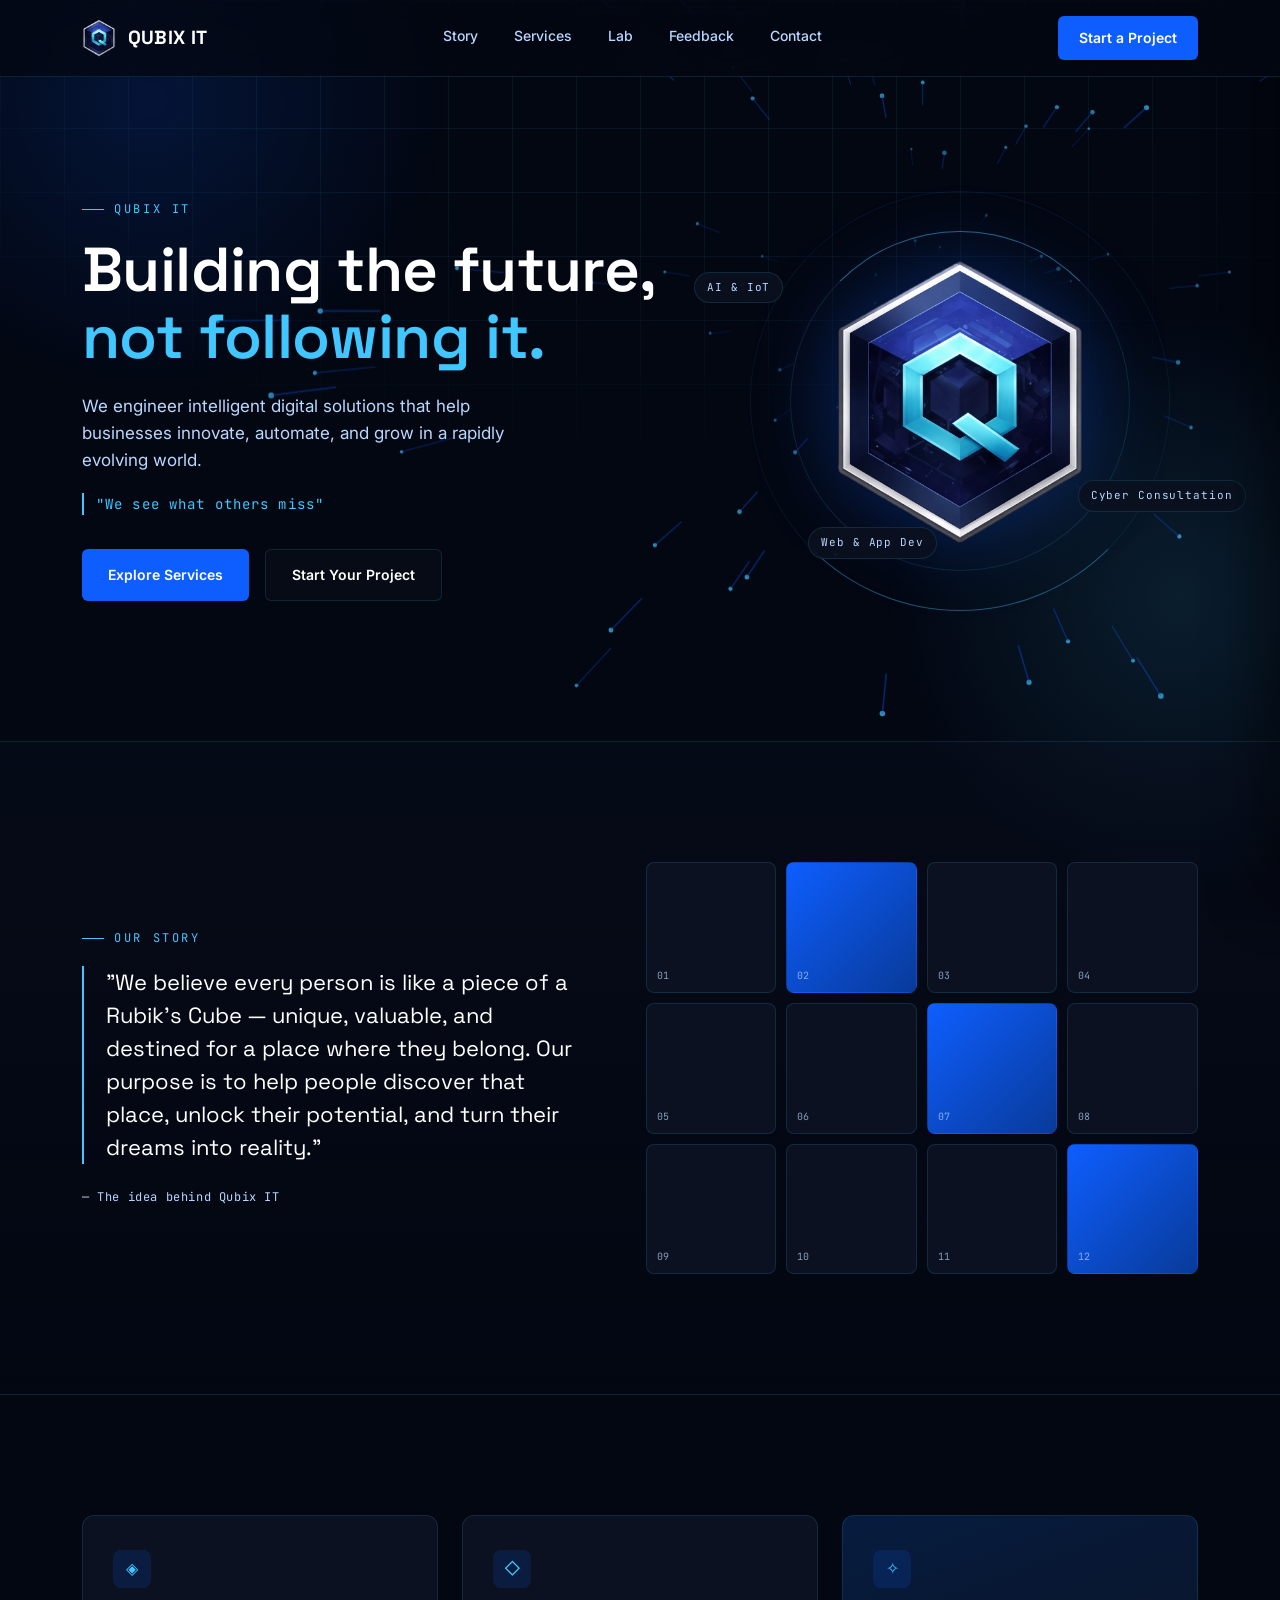
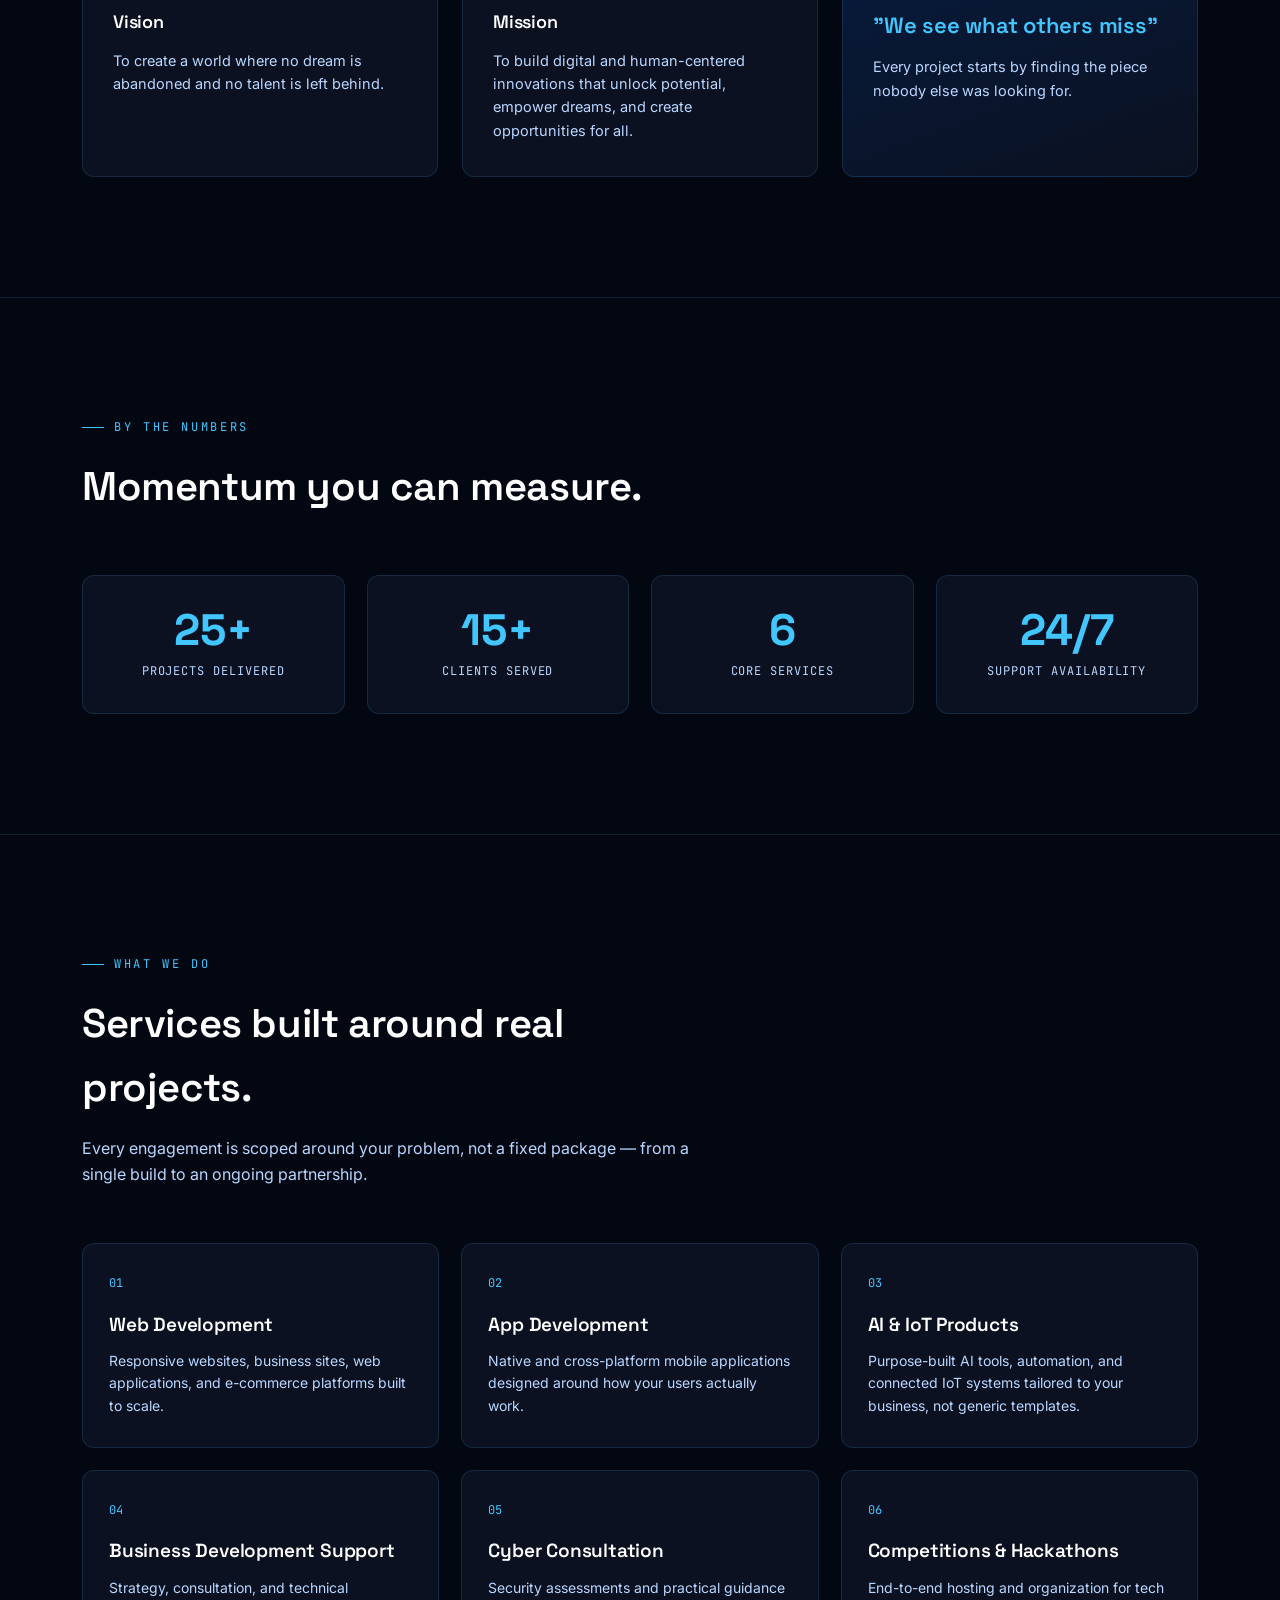
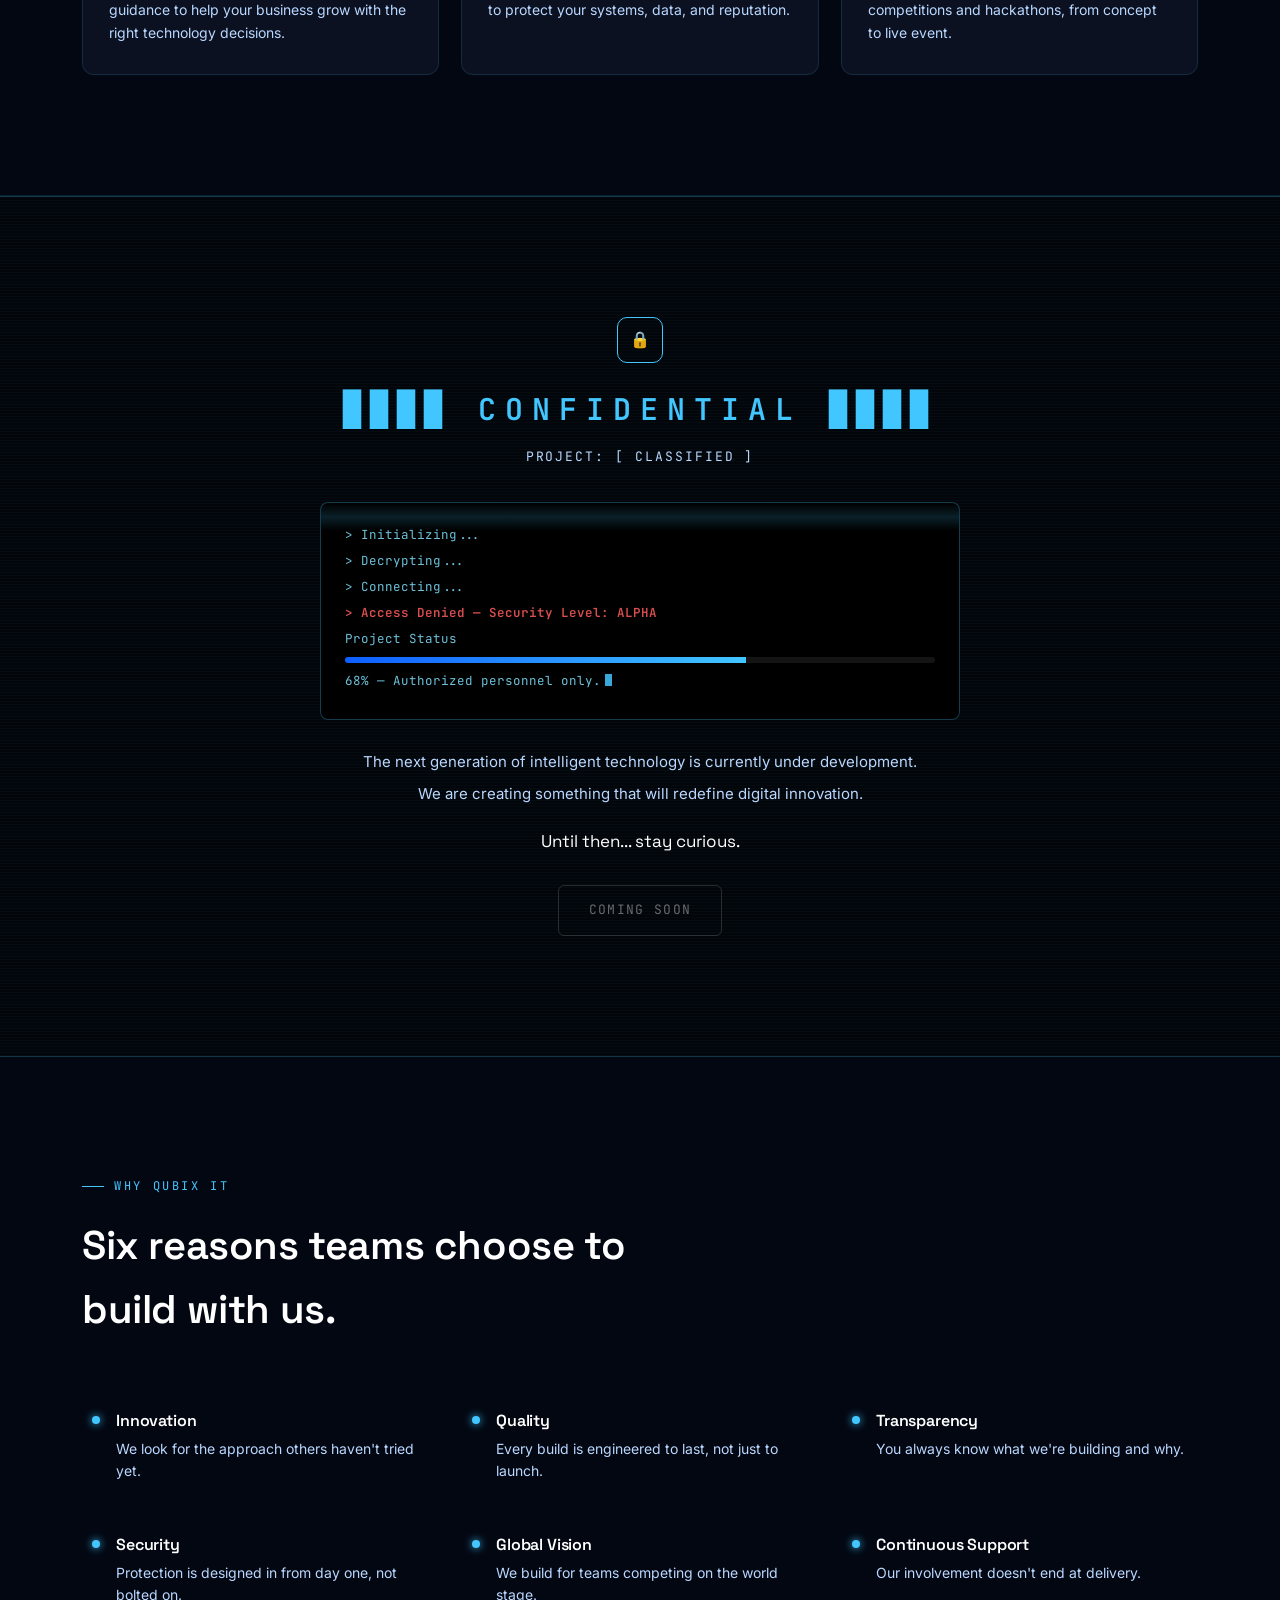
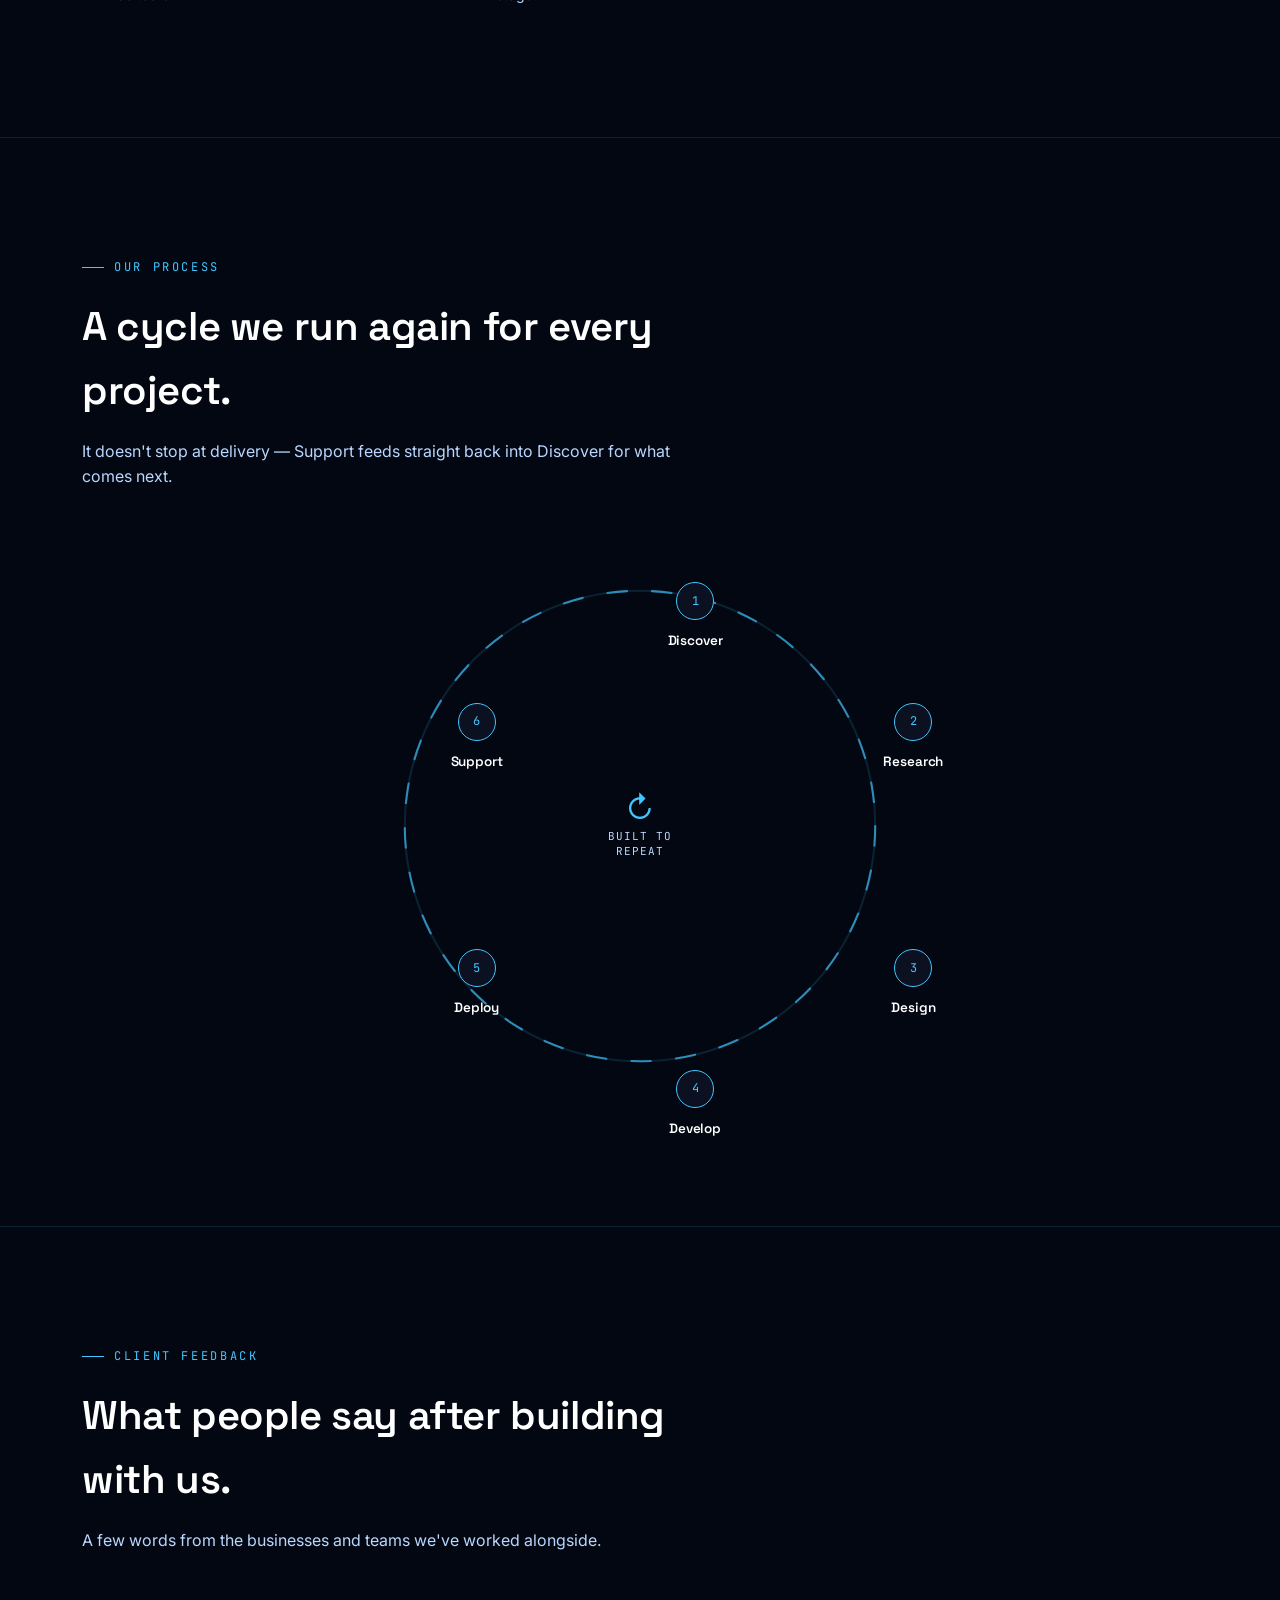
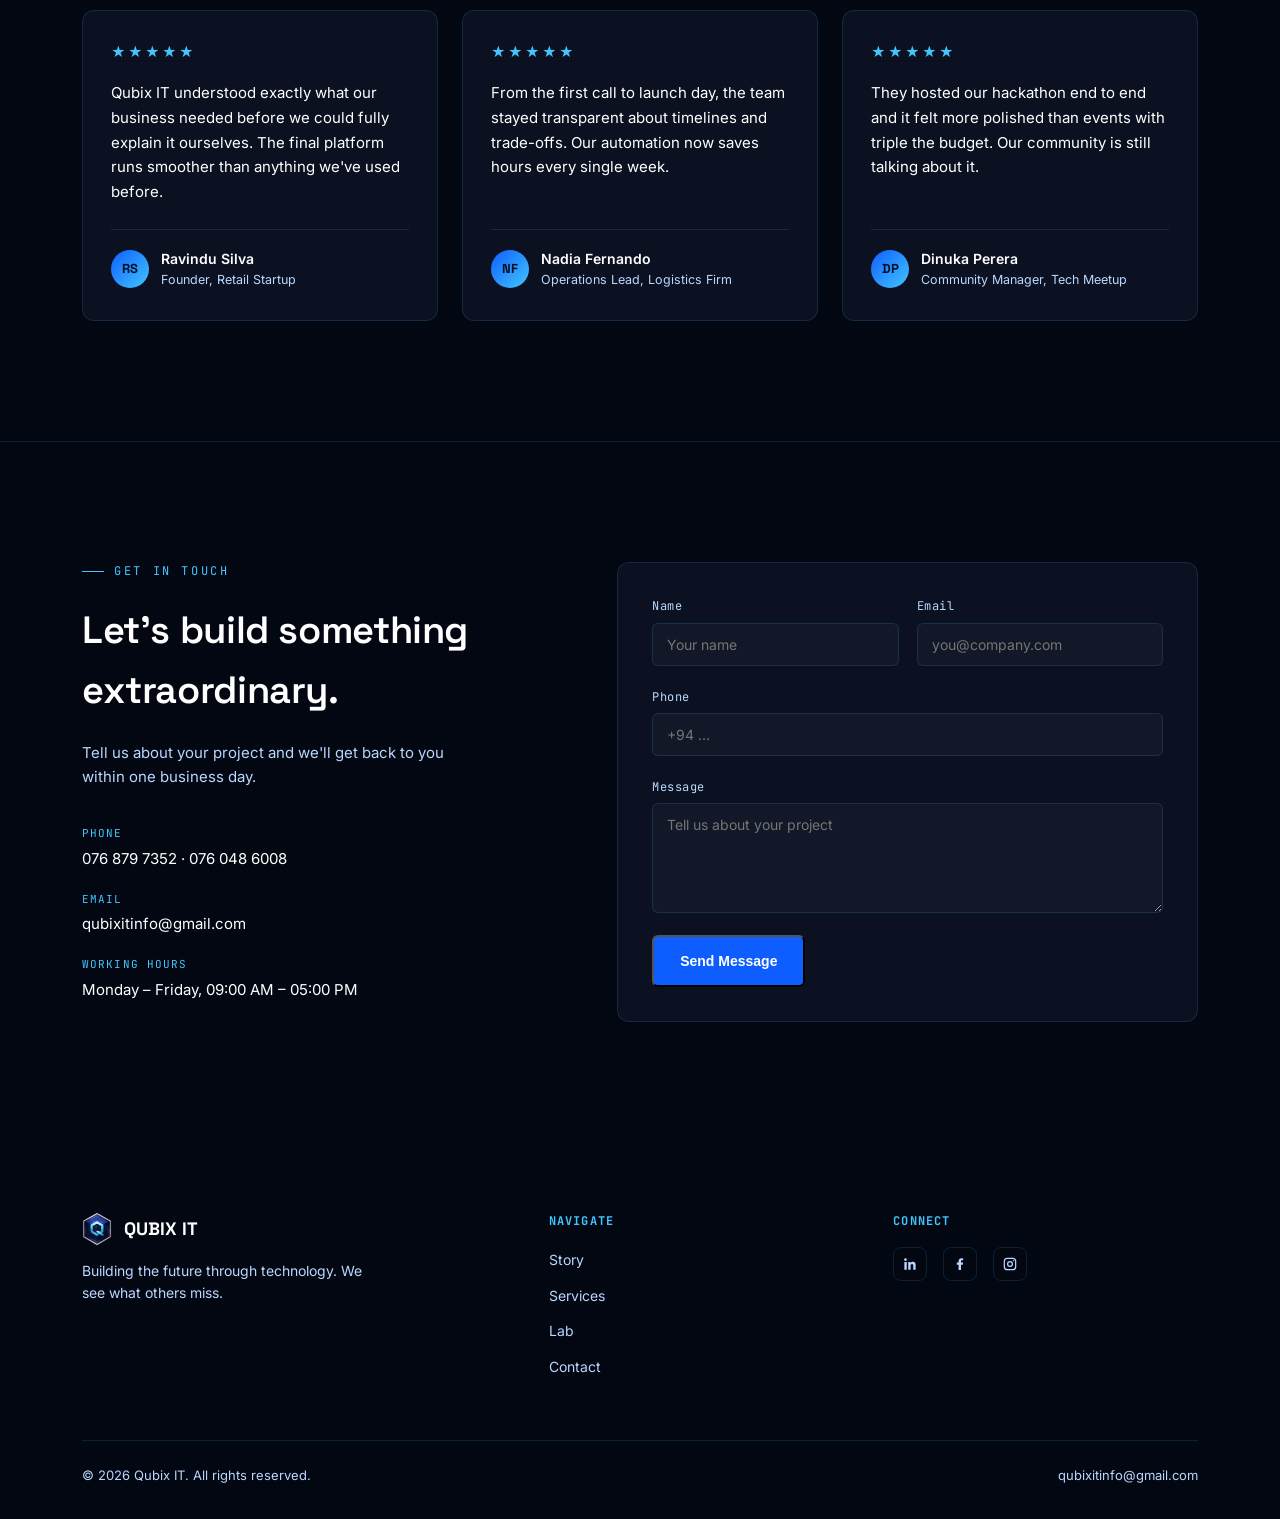
==== commit 7ed3e4a5: "Add mobile menu and circular process section" ====
--- a/index.html
+++ b/index.html
@@ -65,8 +65,21 @@
       <a href="#contact">Contact</a>
     </div>
     <a href="#contact" class="nav-cta">Start a Project</a>
+    <button class="nav-mobile-toggle" id="navToggle" aria-label="Open menu" aria-expanded="false" aria-controls="mobileNavPanel">
+      <span></span><span></span><span></span>
+    </button>
   </nav>
 </header>
+
+<div class="mobile-nav-overlay" id="mobileNavOverlay"></div>
+<nav class="mobile-nav-panel" id="mobileNavPanel" aria-label="Mobile navigation">
+  <a href="#story">Story</a>
+  <a href="#services">Services</a>
+  <a href="#secret">Lab</a>
+  <a href="#feedback">Feedback</a>
+  <a href="#contact">Contact</a>
+  <a href="#contact" class="nav-cta">Start a Project</a>
+</nav>
 
 <main>
 
@@ -263,15 +276,24 @@
     <div class="wrap">
       <div class="section-head">
         <div class="eyebrow">Our Process</div>
-        <h2>From idea to a system that runs itself.</h2>
-      </div>
-      <div class="process-track">
-        <div class="process-step reveal"><div class="node">1</div><h4>Discover</h4></div>
-        <div class="process-step reveal"><div class="node">2</div><h4>Research</h4></div>
-        <div class="process-step reveal"><div class="node">3</div><h4>Design</h4></div>
-        <div class="process-step reveal"><div class="node">4</div><h4>Develop</h4></div>
-        <div class="process-step reveal"><div class="node">5</div><h4>Deploy</h4></div>
-        <div class="process-step reveal"><div class="node">6</div><h4>Support</h4></div>
+        <h2>A cycle we run again for every project.</h2>
+        <p>It doesn't stop at delivery — Support feeds straight back into Discover for what comes next.</p>
+      </div>
+      <div class="process-circle">
+        <svg class="process-ring" viewBox="0 0 400 400" aria-hidden="true">
+          <circle class="ring-track" cx="200" cy="200" r="168"></circle>
+          <circle class="ring-progress" cx="200" cy="200" r="168"></circle>
+        </svg>
+        <div class="process-center">
+          <div class="loop-icon">&#8635;</div>
+          <span>Built to<br>repeat</span>
+        </div>
+        <div class="process-node reveal" style="--x:50%; --y:6.5%;"><div class="node">1</div><h4>Discover</h4></div>
+        <div class="process-node reveal" style="--x:89%; --y:28%;"><div class="node">2</div><h4>Research</h4></div>
+        <div class="process-node reveal" style="--x:89%; --y:72%;"><div class="node">3</div><h4>Design</h4></div>
+        <div class="process-node reveal" style="--x:50%; --y:93.5%;"><div class="node">4</div><h4>Develop</h4></div>
+        <div class="process-node reveal" style="--x:11%; --y:72%;"><div class="node">5</div><h4>Deploy</h4></div>
+        <div class="process-node reveal" style="--x:11%; --y:28%;"><div class="node">6</div><h4>Support</h4></div>
       </div>
     </div>
   </section>
--- a/styles.css
+++ b/styles.css
@@ -66,6 +66,10 @@
     padding:0 32px;
   }
 
+  @media (max-width:600px){
+    .wrap{ padding:0 20px; }
+  }
+
   .eyebrow{
     font-family:var(--mono);
     font-size:12px;
@@ -95,6 +99,10 @@
     z-index:1;
     padding:120px 0;
     border-bottom:1px solid var(--line);
+  }
+
+  @media (max-width:700px){
+    section{ padding:72px 0; }
   }
 
   /* ---------- NAV ---------- */
@@ -164,11 +172,88 @@
     transition:background .2s ease, transform .2s ease;
   }
   .nav-cta:hover{ background:#1a6bff; }
-  .nav-mobile-toggle{ display:none; }
+
+  /* ---------- MOBILE NAV / HAMBURGER ---------- */
+  .nav-mobile-toggle{
+    display:none;
+    width:40px; height:40px;
+    border-radius:8px;
+    border:1px solid var(--line);
+    background:rgba(255,255,255,0.02);
+    align-items:center;
+    justify-content:center;
+    gap:5px;
+    flex-direction:column;
+    cursor:pointer;
+    flex-shrink:0;
+    z-index:110;
+  }
+  .nav-mobile-toggle span{
+    display:block;
+    width:20px; height:2px;
+    background:var(--text);
+    border-radius:2px;
+    transition:transform .3s ease, opacity .3s ease, background .3s ease;
+  }
+  .nav-mobile-toggle.open{ border-color:var(--accent); }
+  .nav-mobile-toggle.open span:nth-child(1){ transform:translateY(7px) rotate(45deg); }
+  .nav-mobile-toggle.open span:nth-child(2){ opacity:0; }
+  .nav-mobile-toggle.open span:nth-child(3){ transform:translateY(-7px) rotate(-45deg); }
+
+  .mobile-nav-overlay{
+    position:fixed;
+    inset:0;
+    background:rgba(2,5,12,0.6);
+    backdrop-filter:blur(2px);
+    z-index:98;
+    opacity:0;
+    pointer-events:none;
+    transition:opacity .3s ease;
+  }
+  .mobile-nav-overlay.open{ opacity:1; pointer-events:auto; }
+
+  .mobile-nav-panel{
+    position:fixed;
+    top:0; right:0;
+    height:100vh;
+    width:min(78vw, 320px);
+    background:var(--card);
+    border-left:1px solid var(--line);
+    z-index:99;
+    padding:100px 32px 40px;
+    display:flex;
+    flex-direction:column;
+    gap:8px;
+    transform:translateX(100%);
+    transition:transform .35s ease;
+    box-shadow:-20px 0 50px rgba(0,0,0,0.4);
+  }
+  .mobile-nav-panel.open{ transform:translateX(0); }
+  .mobile-nav-panel a{
+    font-family:var(--display);
+    font-size:20px;
+    font-weight:600;
+    color:var(--text);
+    padding:14px 4px;
+    border-bottom:1px solid var(--line);
+    transition:color .2s ease, padding-left .2s ease;
+  }
+  .mobile-nav-panel a:hover{ color:var(--accent); padding-left:10px; }
+  .mobile-nav-panel .nav-cta{
+    margin-top:20px;
+    text-align:center;
+  }
 
   @media (max-width:860px){
     .nav-links{ display:none; }
-    .nav-mobile-toggle{ display:block; }
+    .nav-cta{ display:none; }
+    .nav-mobile-toggle{ display:flex; }
+  }
+
+  @media (max-width:420px){
+    nav{ padding:14px 20px; }
+    .brand span{ font-size:16px; }
+    .brand img{ height:32px; }
   }
 
   /* ---------- HERO ---------- */
@@ -763,47 +848,102 @@
     .why-grid{ grid-template-columns:1fr; }
   }
 
-  /* ---------- PROCESS ---------- */
-  .process-track{
+  /* ---------- PROCESS (circular loop) ---------- */
+  @keyframes ring-rotate{
+    from{ transform:rotate(0deg); }
+    to{ transform:rotate(360deg); }
+  }
+  .process-circle{
+    position:relative;
+    width:min(560px, 92vw);
+    aspect-ratio:1;
+    margin:0 auto;
+  }
+  .process-ring{
+    position:absolute;
+    inset:0;
+    width:100%;
+    height:100%;
+  }
+  .ring-track{
+    fill:none;
+    stroke:var(--line);
+    stroke-width:1.5;
+  }
+  .ring-progress{
+    fill:none;
+    stroke:var(--accent);
+    stroke-width:1.5;
+    stroke-linecap:round;
+    stroke-dasharray:14 18;
+    opacity:0.65;
+    transform-origin:200px 200px;
+    animation:ring-rotate 26s linear infinite;
+  }
+  .process-center{
+    position:absolute;
+    top:50%; left:50%;
+    transform:translate(-50%,-50%);
+    width:34%;
+    text-align:center;
     display:flex;
-    justify-content:space-between;
-    position:relative;
-    flex-wrap:wrap;
-    gap:30px 0;
-  }
-  .process-track::before{
-    content:'';
+    flex-direction:column;
+    align-items:center;
+    gap:6px;
+  }
+  .process-center .loop-icon{
+    font-size:clamp(22px,4vw,30px);
+    color:var(--accent);
+    line-height:1;
+    animation:ring-rotate 8s linear infinite;
+  }
+  .process-center span{
+    font-family:var(--mono);
+    font-size:11px;
+    letter-spacing:0.08em;
+    text-transform:uppercase;
+    color:var(--light-text);
+    line-height:1.4;
+  }
+  .process-node{
     position:absolute;
-    top:19px; left:0; right:0;
-    height:1px;
-    background:var(--line);
-  }
-  .process-step{
-    flex:1;
-    min-width:140px;
+    left:var(--x);
+    top:var(--y);
+    transform:translate(-50%,-50%);
     text-align:center;
-    position:relative;
     z-index:1;
-  }
-  .process-step .node{
+    width:110px;
+  }
+  .process-node .node{
     width:38px;height:38px;
     border-radius:50%;
     background:var(--card);
     border:1px solid var(--accent);
     display:flex;align-items:center;justify-content:center;
-    margin:0 auto 14px;
+    margin:0 auto 10px;
     font-family:var(--mono);
     font-size:12px;
     color:var(--accent);
     transition:background .25s ease, color .25s ease, transform .25s ease, box-shadow .25s ease;
   }
-  .process-step:hover .node{
+  .process-node:hover .node{
     background:var(--secondary);
     color:#fff;
     transform:scale(1.15);
     box-shadow:0 0 20px rgba(66,198,255,0.5);
   }
-  .process-step h4{ font-size:14.5px; }
+  .process-node h4{ font-size:13.5px; }
+
+  @media (max-width:600px){
+    .process-node{ width:88px; }
+    .process-node h4{ font-size:12px; }
+    .process-node .node{ width:32px; height:32px; font-size:11px; }
+    .process-center span{ font-size:9.5px; }
+  }
+
+  @media (prefers-reduced-motion: reduce){
+    .ring-progress, .process-center .loop-icon{ animation:none !important; }
+  }
 
   /* ---------- CONTACT ---------- */
   .contact-grid{
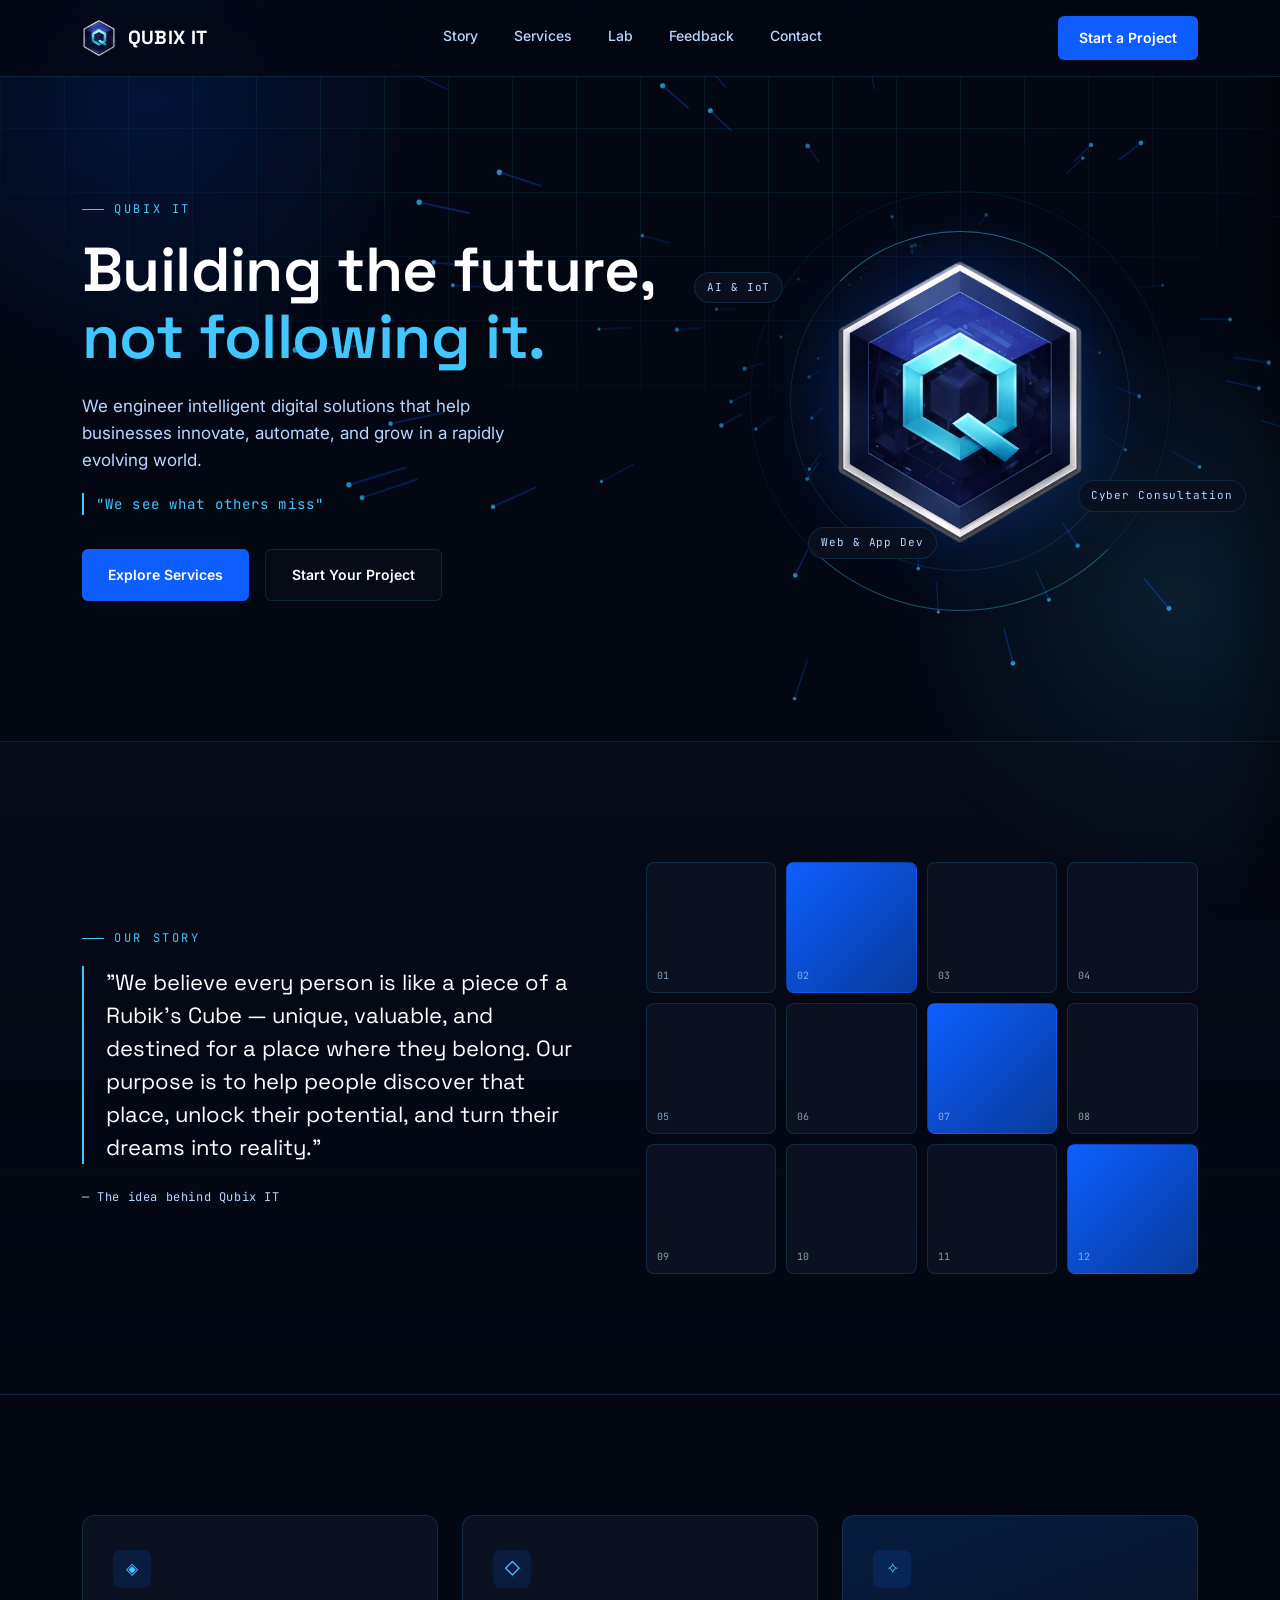
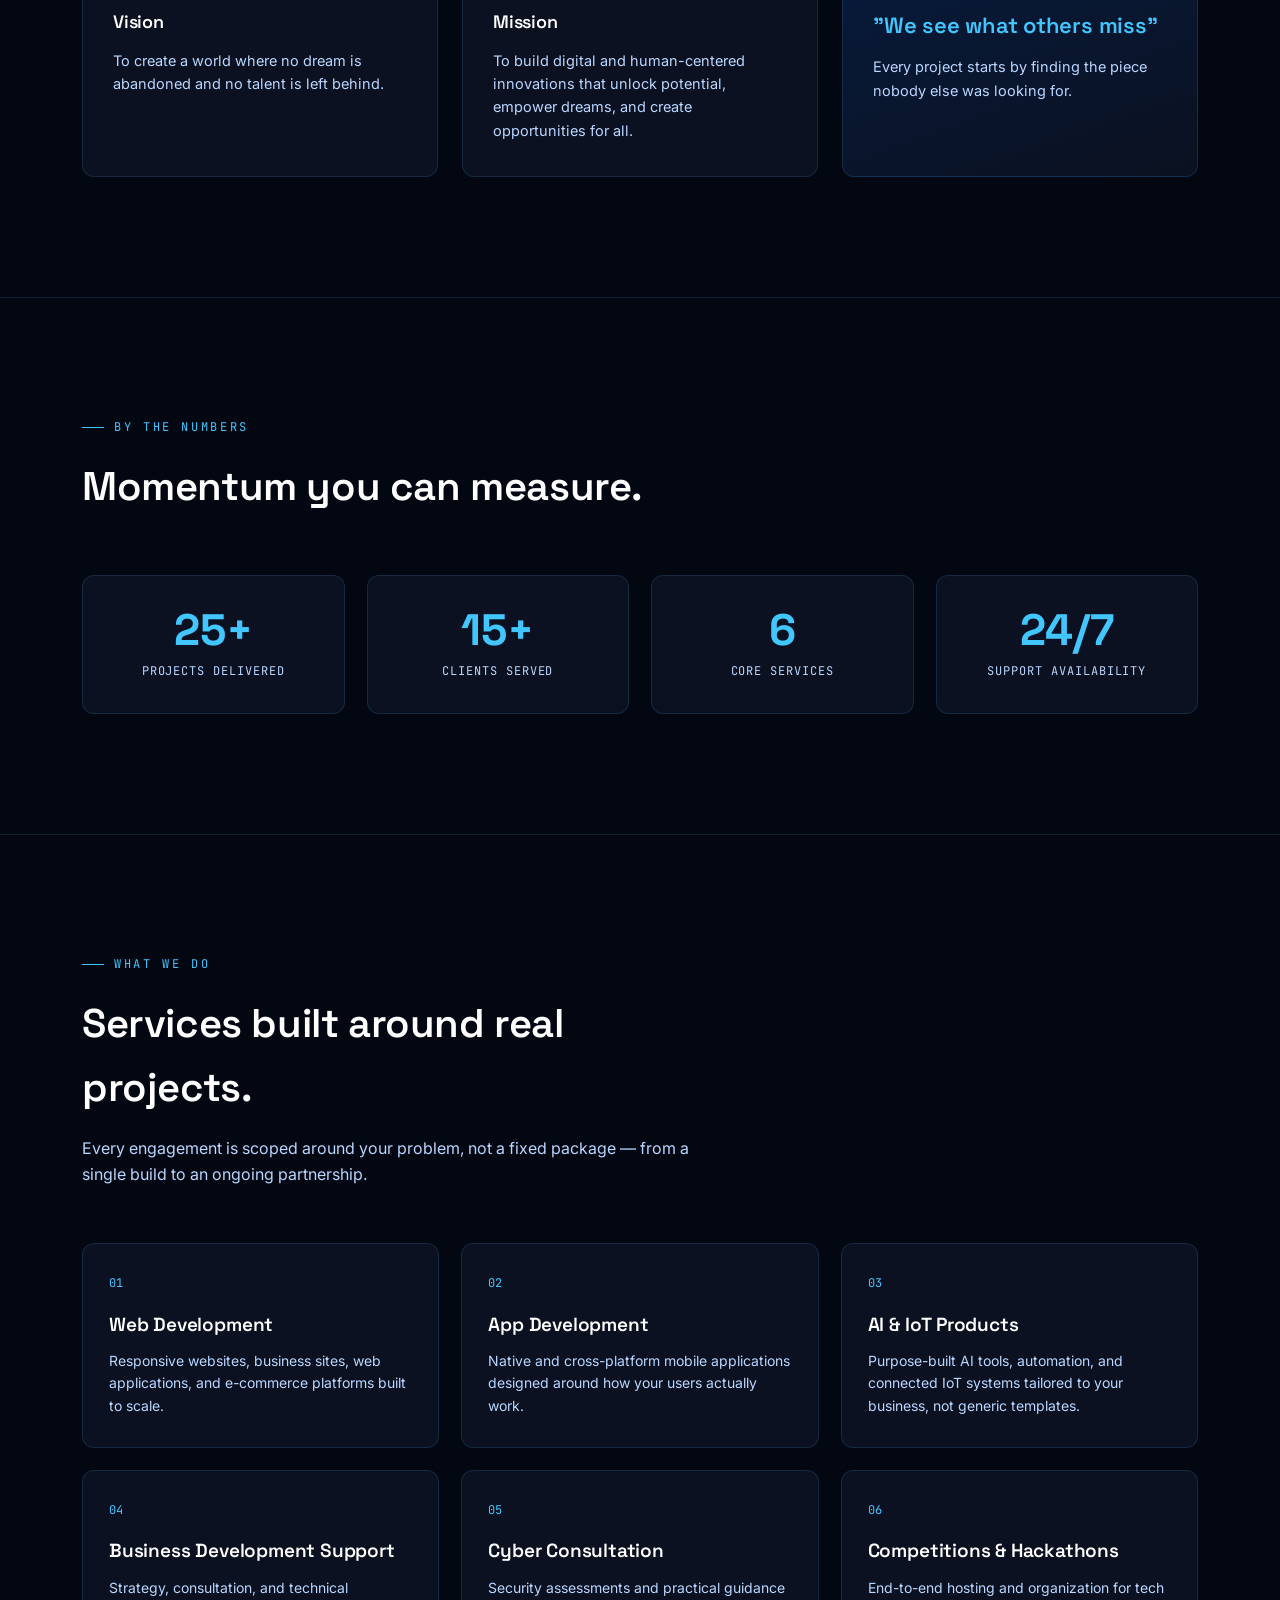
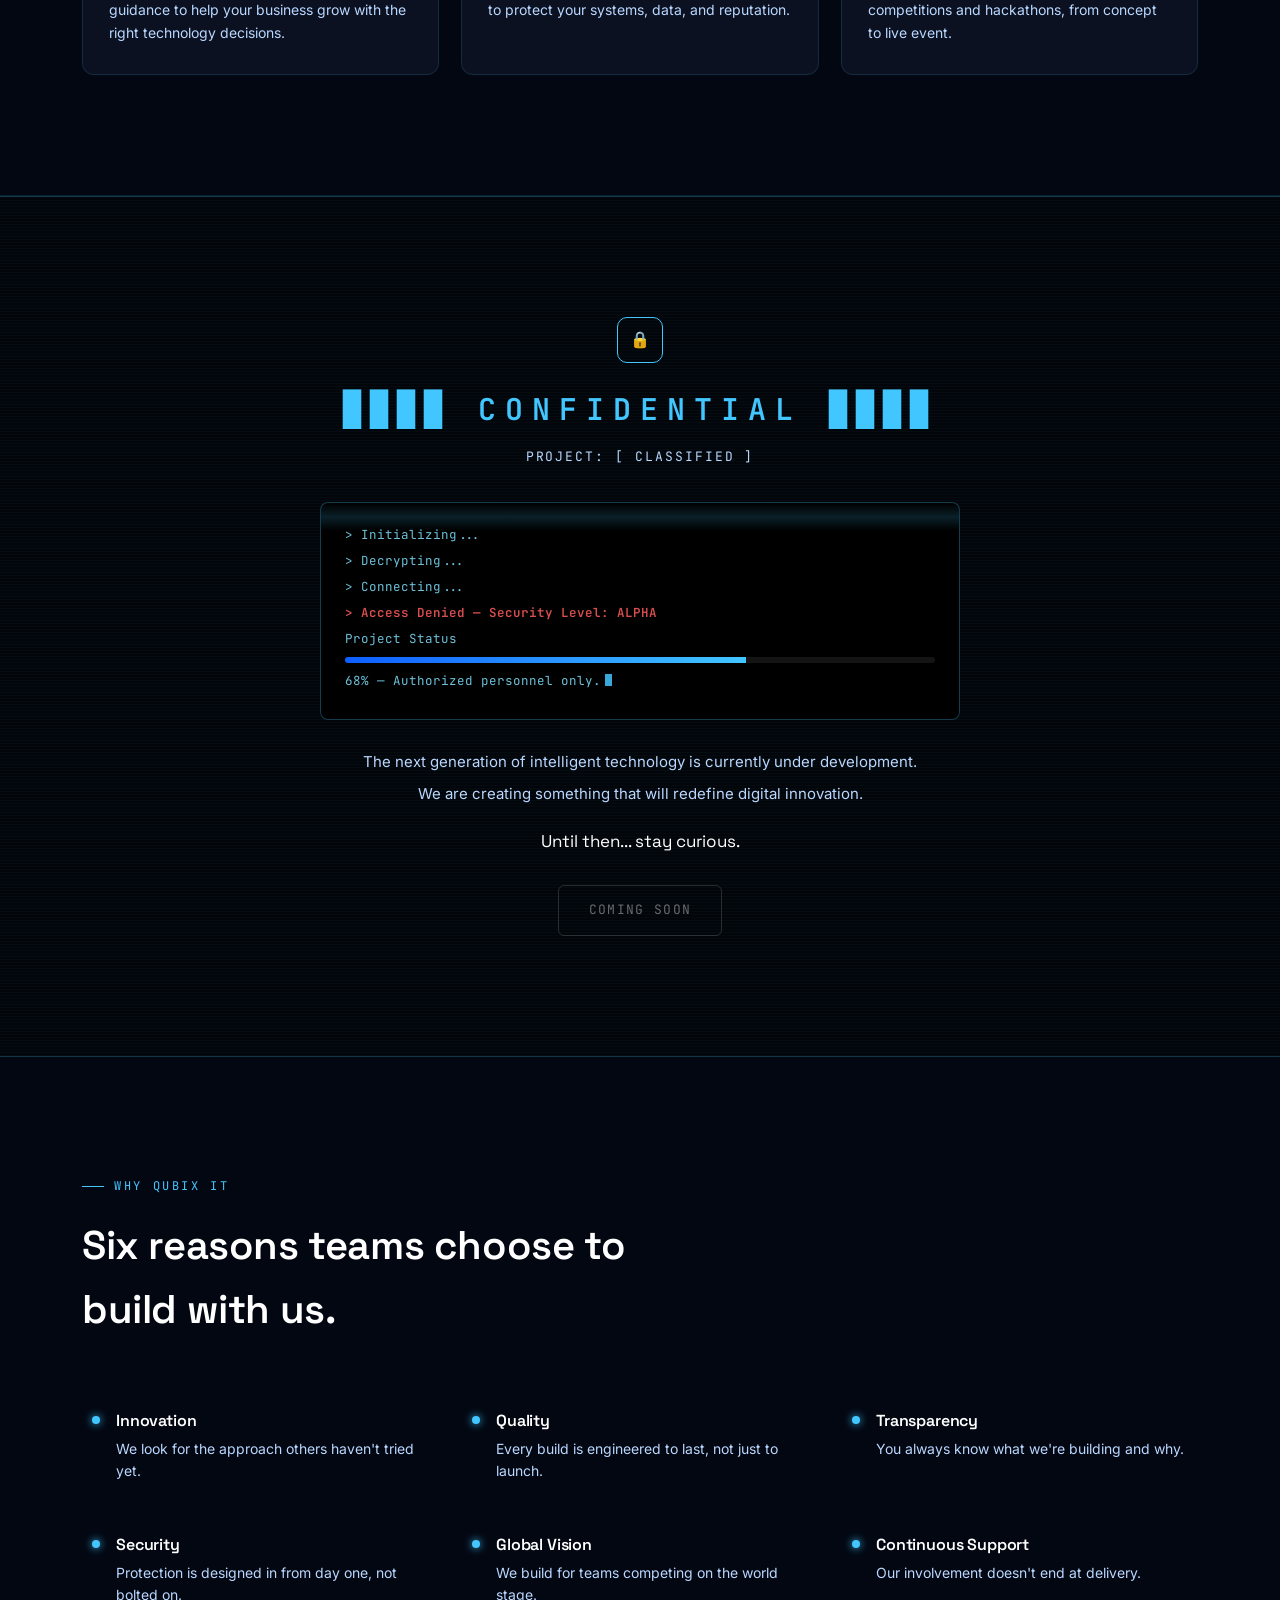
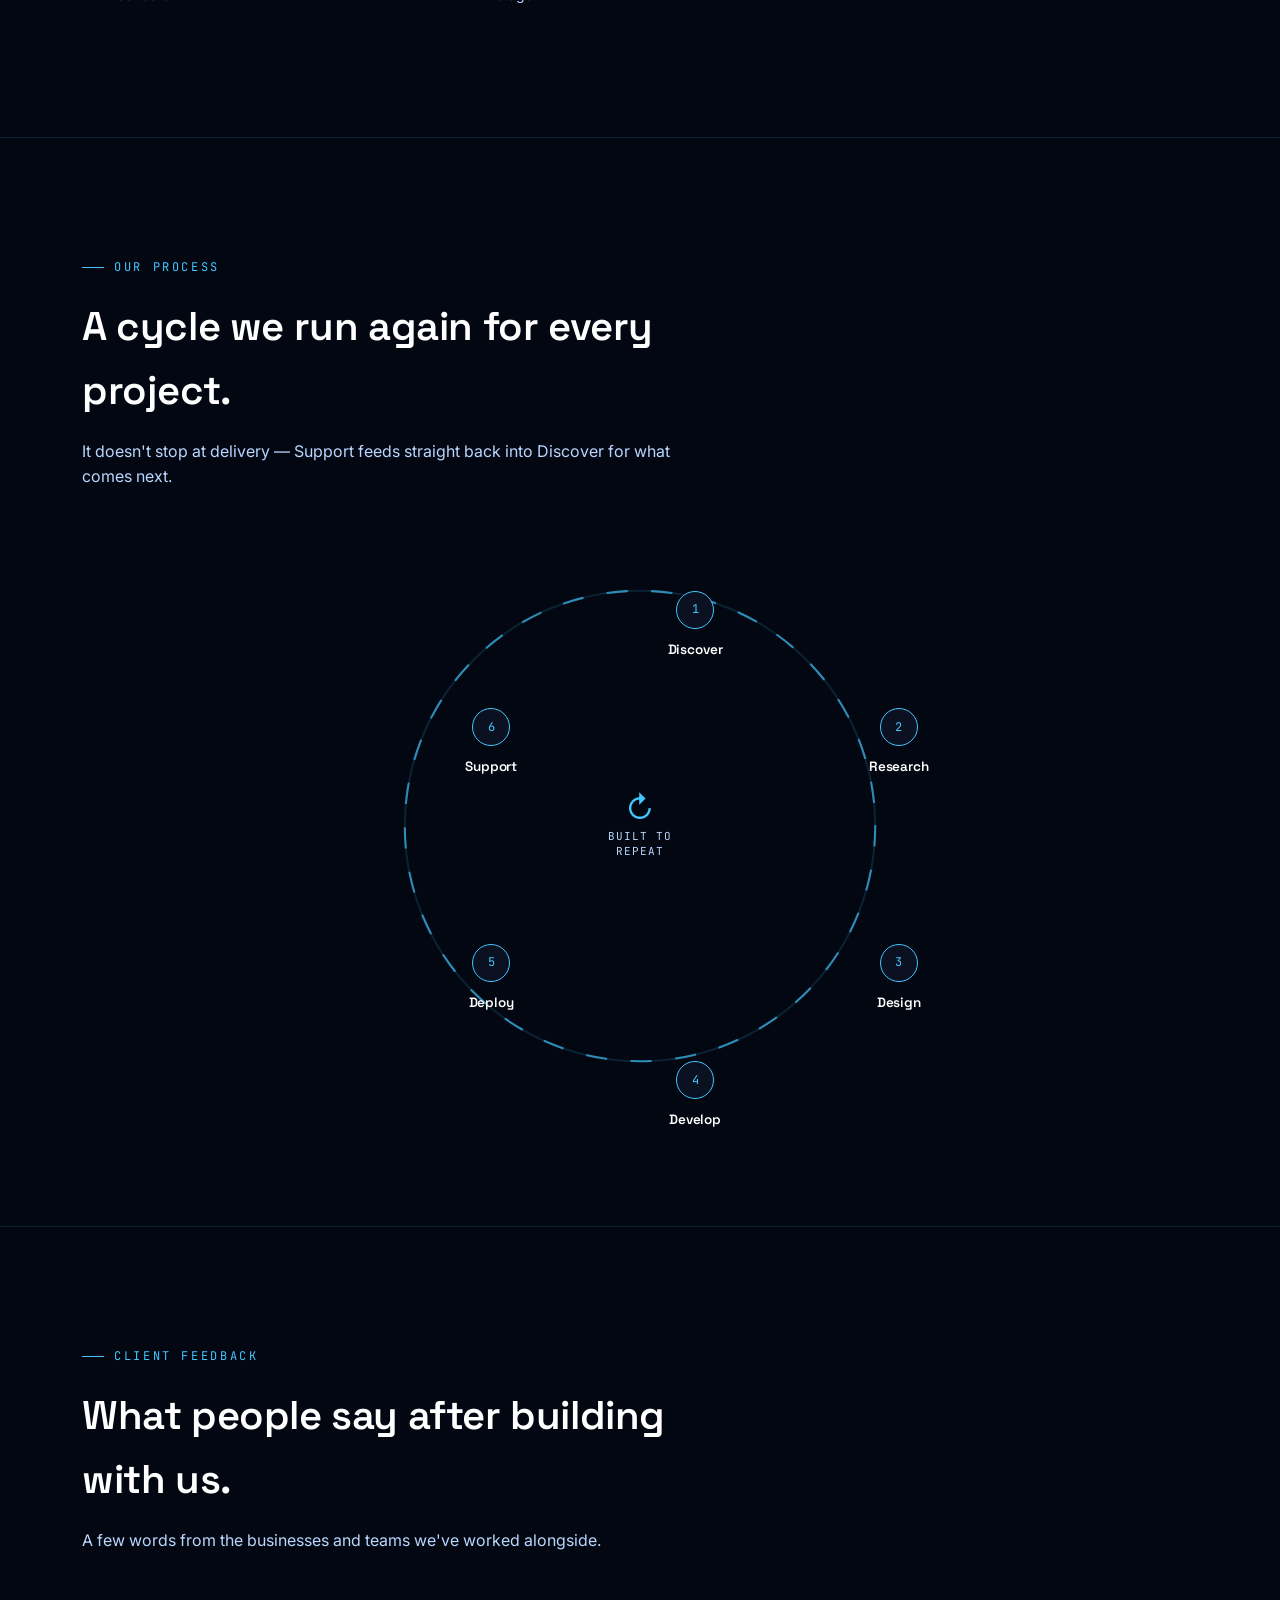
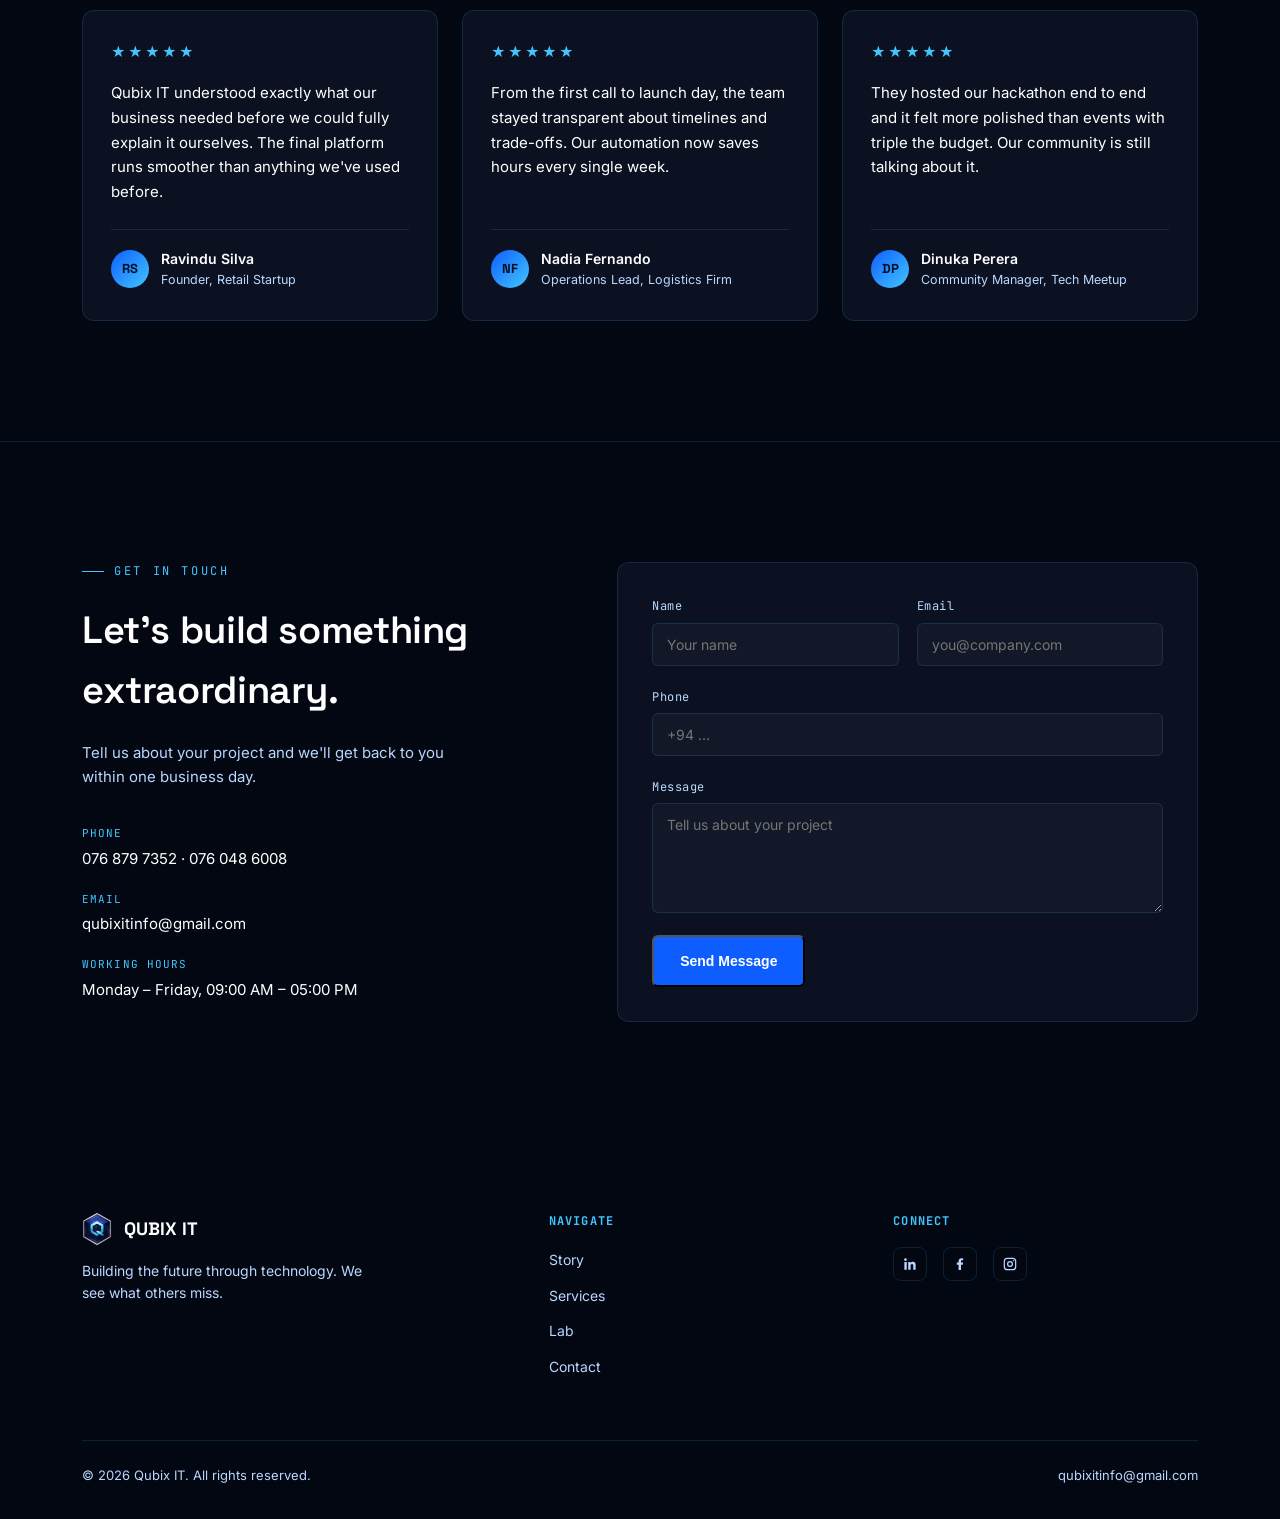
==== commit 06927e01: "Adjusting space" ====
--- a/index.html
+++ b/index.html
@@ -72,14 +72,14 @@
 </header>
 
 <div class="mobile-nav-overlay" id="mobileNavOverlay"></div>
-<nav class="mobile-nav-panel" id="mobileNavPanel" aria-label="Mobile navigation">
+<div class="mobile-nav-panel" id="mobileNavPanel" role="navigation" aria-label="Mobile navigation">
   <a href="#story">Story</a>
   <a href="#services">Services</a>
   <a href="#secret">Lab</a>
   <a href="#feedback">Feedback</a>
   <a href="#contact">Contact</a>
   <a href="#contact" class="nav-cta">Start a Project</a>
-</nav>
+</div>
 
 <main>
 
@@ -288,12 +288,12 @@
           <div class="loop-icon">&#8635;</div>
           <span>Built to<br>repeat</span>
         </div>
-        <div class="process-node reveal" style="--x:50%; --y:6.5%;"><div class="node">1</div><h4>Discover</h4></div>
-        <div class="process-node reveal" style="--x:89%; --y:28%;"><div class="node">2</div><h4>Research</h4></div>
-        <div class="process-node reveal" style="--x:89%; --y:72%;"><div class="node">3</div><h4>Design</h4></div>
-        <div class="process-node reveal" style="--x:50%; --y:93.5%;"><div class="node">4</div><h4>Develop</h4></div>
-        <div class="process-node reveal" style="--x:11%; --y:72%;"><div class="node">5</div><h4>Deploy</h4></div>
-        <div class="process-node reveal" style="--x:11%; --y:28%;"><div class="node">6</div><h4>Support</h4></div>
+        <div class="process-node reveal" style="--x:50%; --y:8%;"><div class="node">1</div><h4>Discover</h4></div>
+        <div class="process-node reveal" style="--x:86.4%; --y:29%;"><div class="node">2</div><h4>Research</h4></div>
+        <div class="process-node reveal" style="--x:86.4%; --y:71%;"><div class="node">3</div><h4>Design</h4></div>
+        <div class="process-node reveal" style="--x:50%; --y:92%;"><div class="node">4</div><h4>Develop</h4></div>
+        <div class="process-node reveal" style="--x:13.6%; --y:71%;"><div class="node">5</div><h4>Deploy</h4></div>
+        <div class="process-node reveal" style="--x:13.6%; --y:29%;"><div class="node">6</div><h4>Support</h4></div>
       </div>
     </div>
   </section>
--- a/styles.css
+++ b/styles.css
@@ -221,12 +221,17 @@
     border-left:1px solid var(--line);
     z-index:99;
     padding:100px 32px 40px;
+    margin:0;
+    max-width:none;
     display:flex;
     flex-direction:column;
+    align-items:stretch;
+    justify-content:flex-start;
     gap:8px;
     transform:translateX(100%);
     transition:transform .35s ease;
     box-shadow:-20px 0 50px rgba(0,0,0,0.4);
+    overflow-y:auto;
   }
   .mobile-nav-panel.open{ transform:translateX(0); }
   .mobile-nav-panel a{
@@ -237,10 +242,15 @@
     padding:14px 4px;
     border-bottom:1px solid var(--line);
     transition:color .2s ease, padding-left .2s ease;
+    flex:0 0 auto;
   }
   .mobile-nav-panel a:hover{ color:var(--accent); padding-left:10px; }
   .mobile-nav-panel .nav-cta{
+    display:inline-flex !important;
+    align-items:center;
+    justify-content:center;
     margin-top:20px;
+    border-bottom:none;
     text-align:center;
   }
 
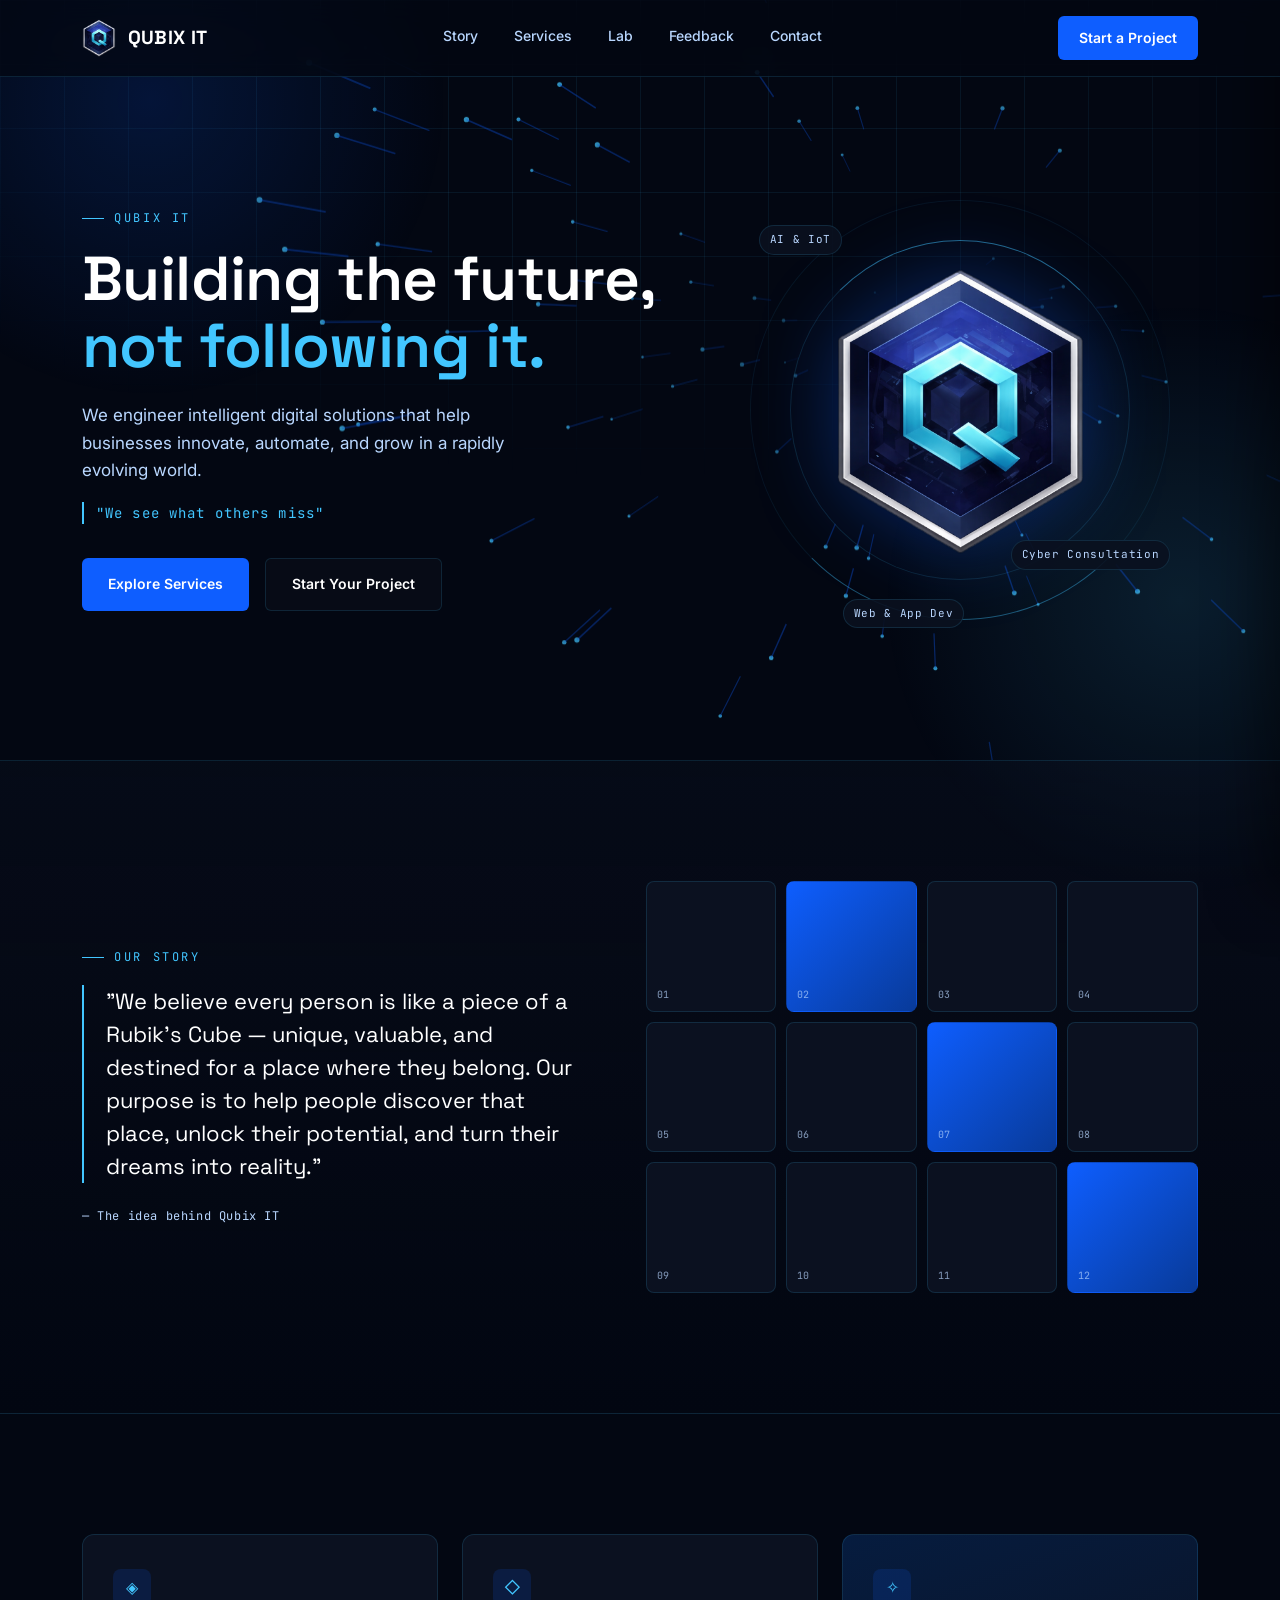
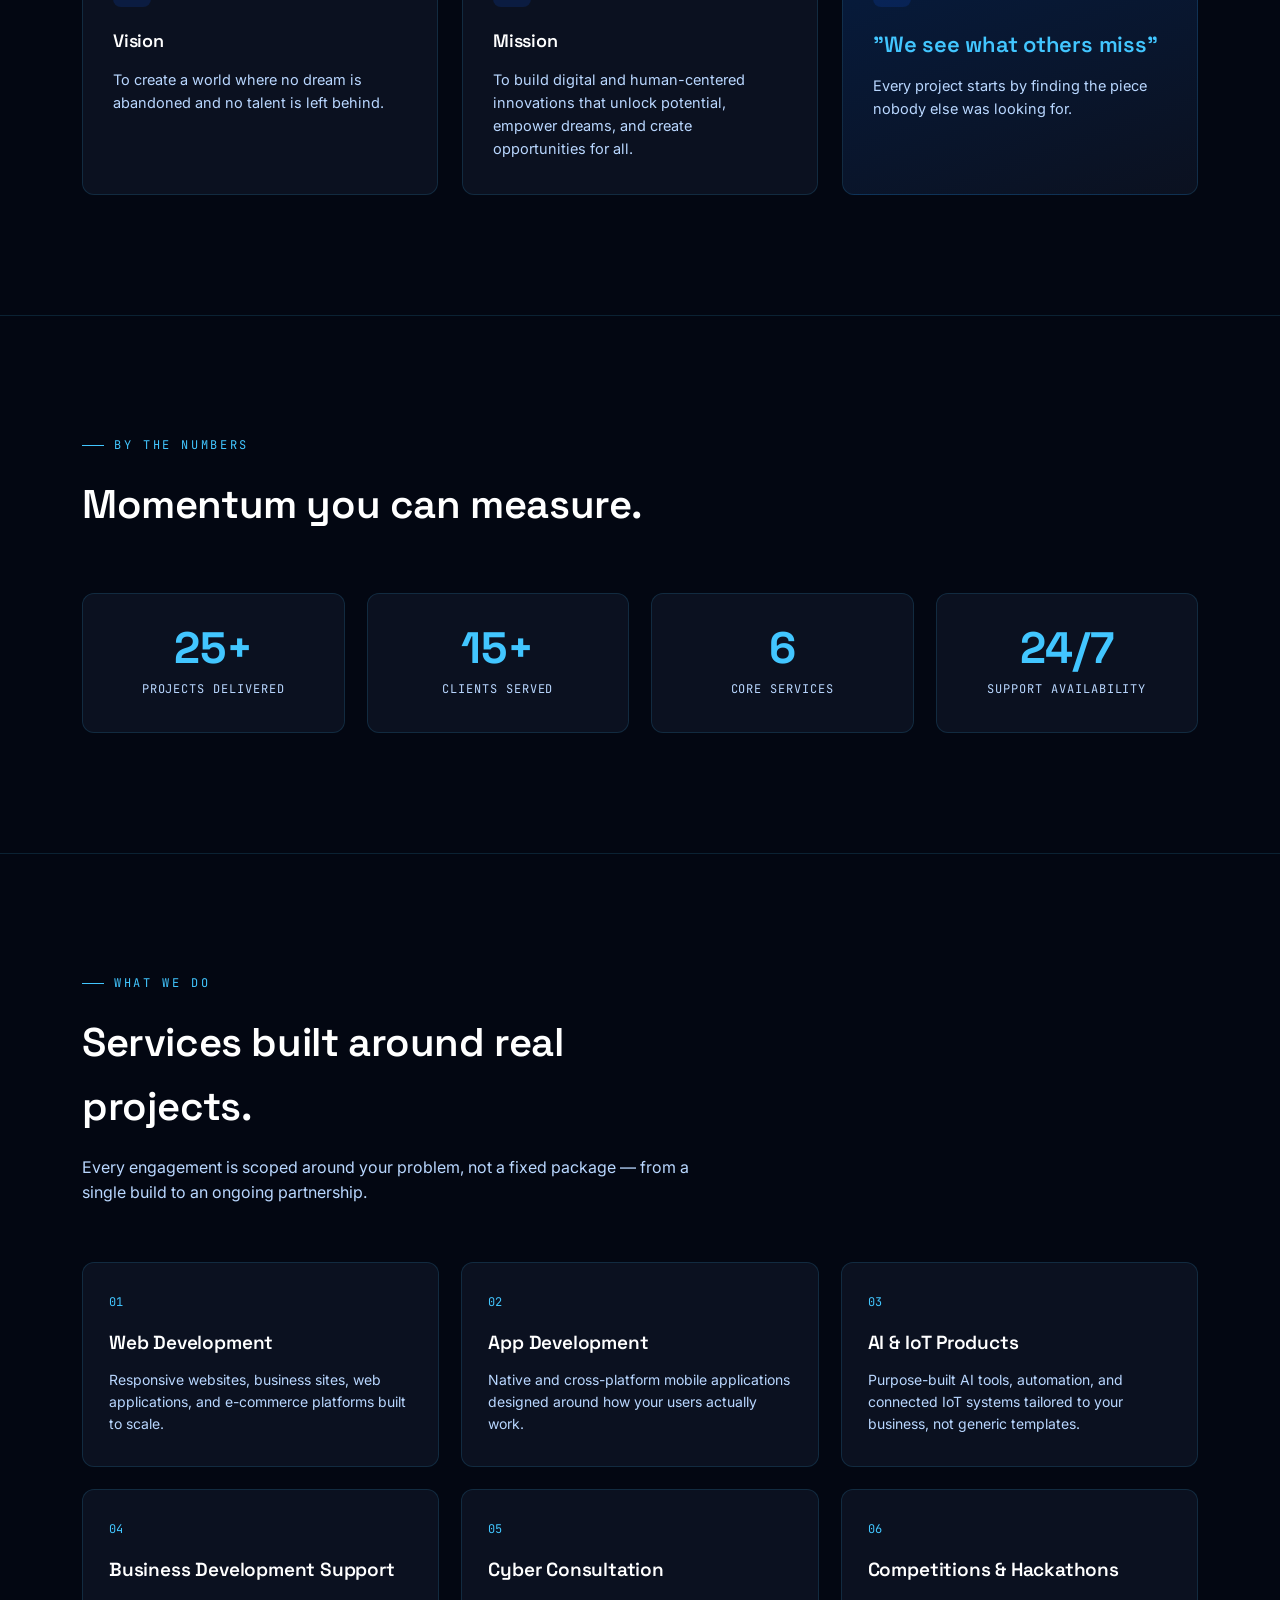
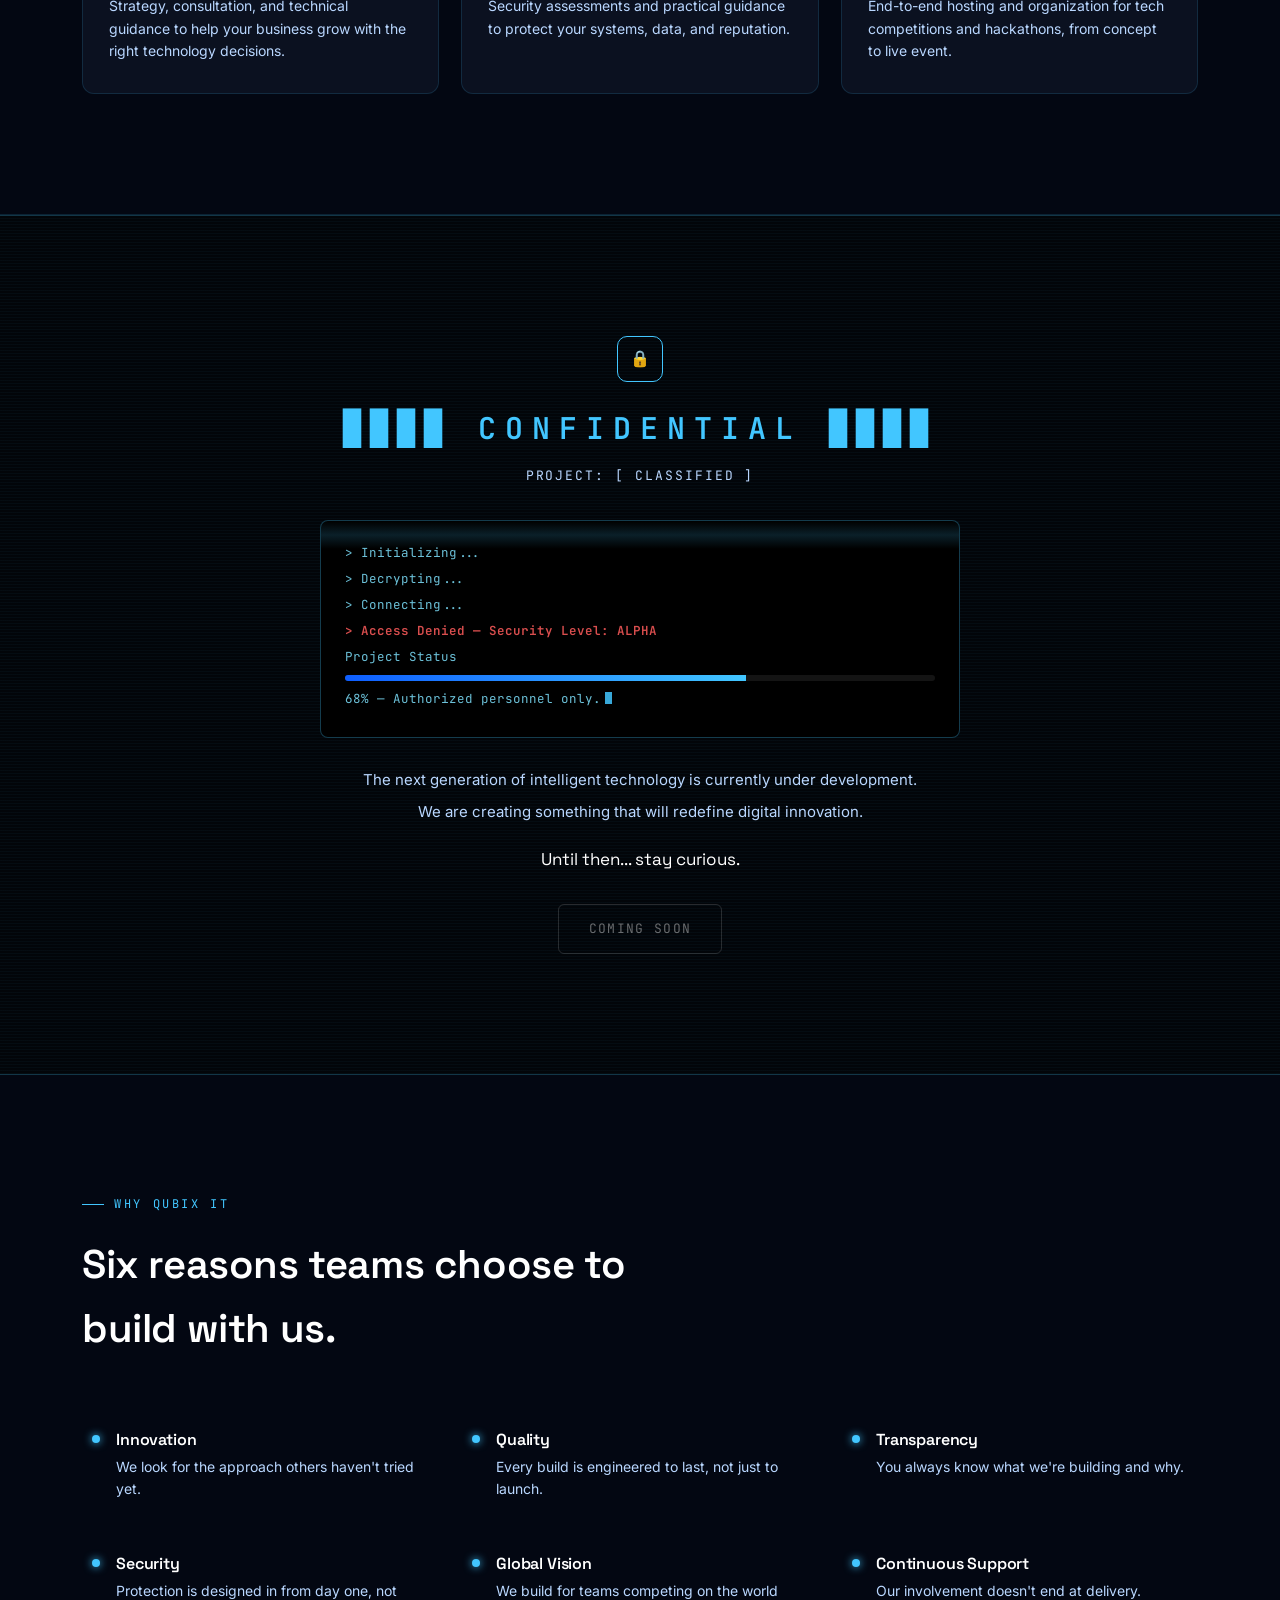
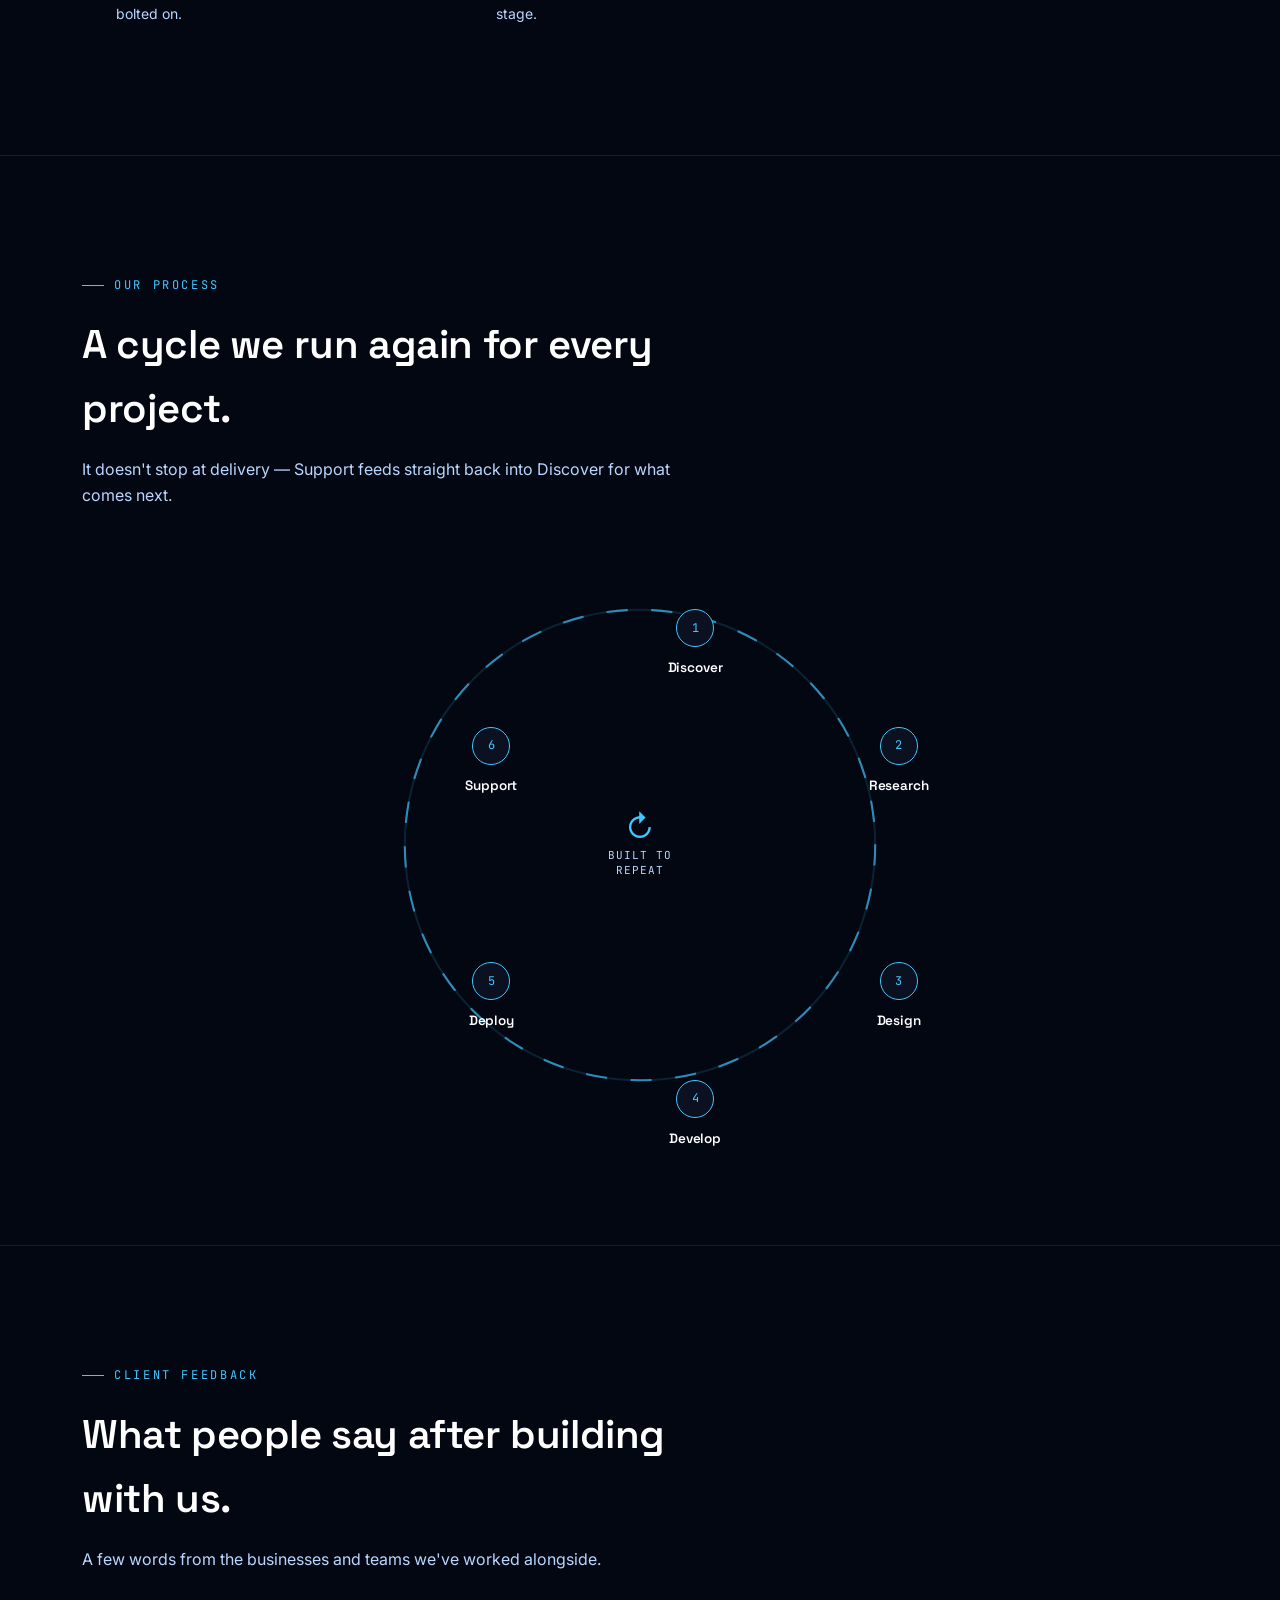
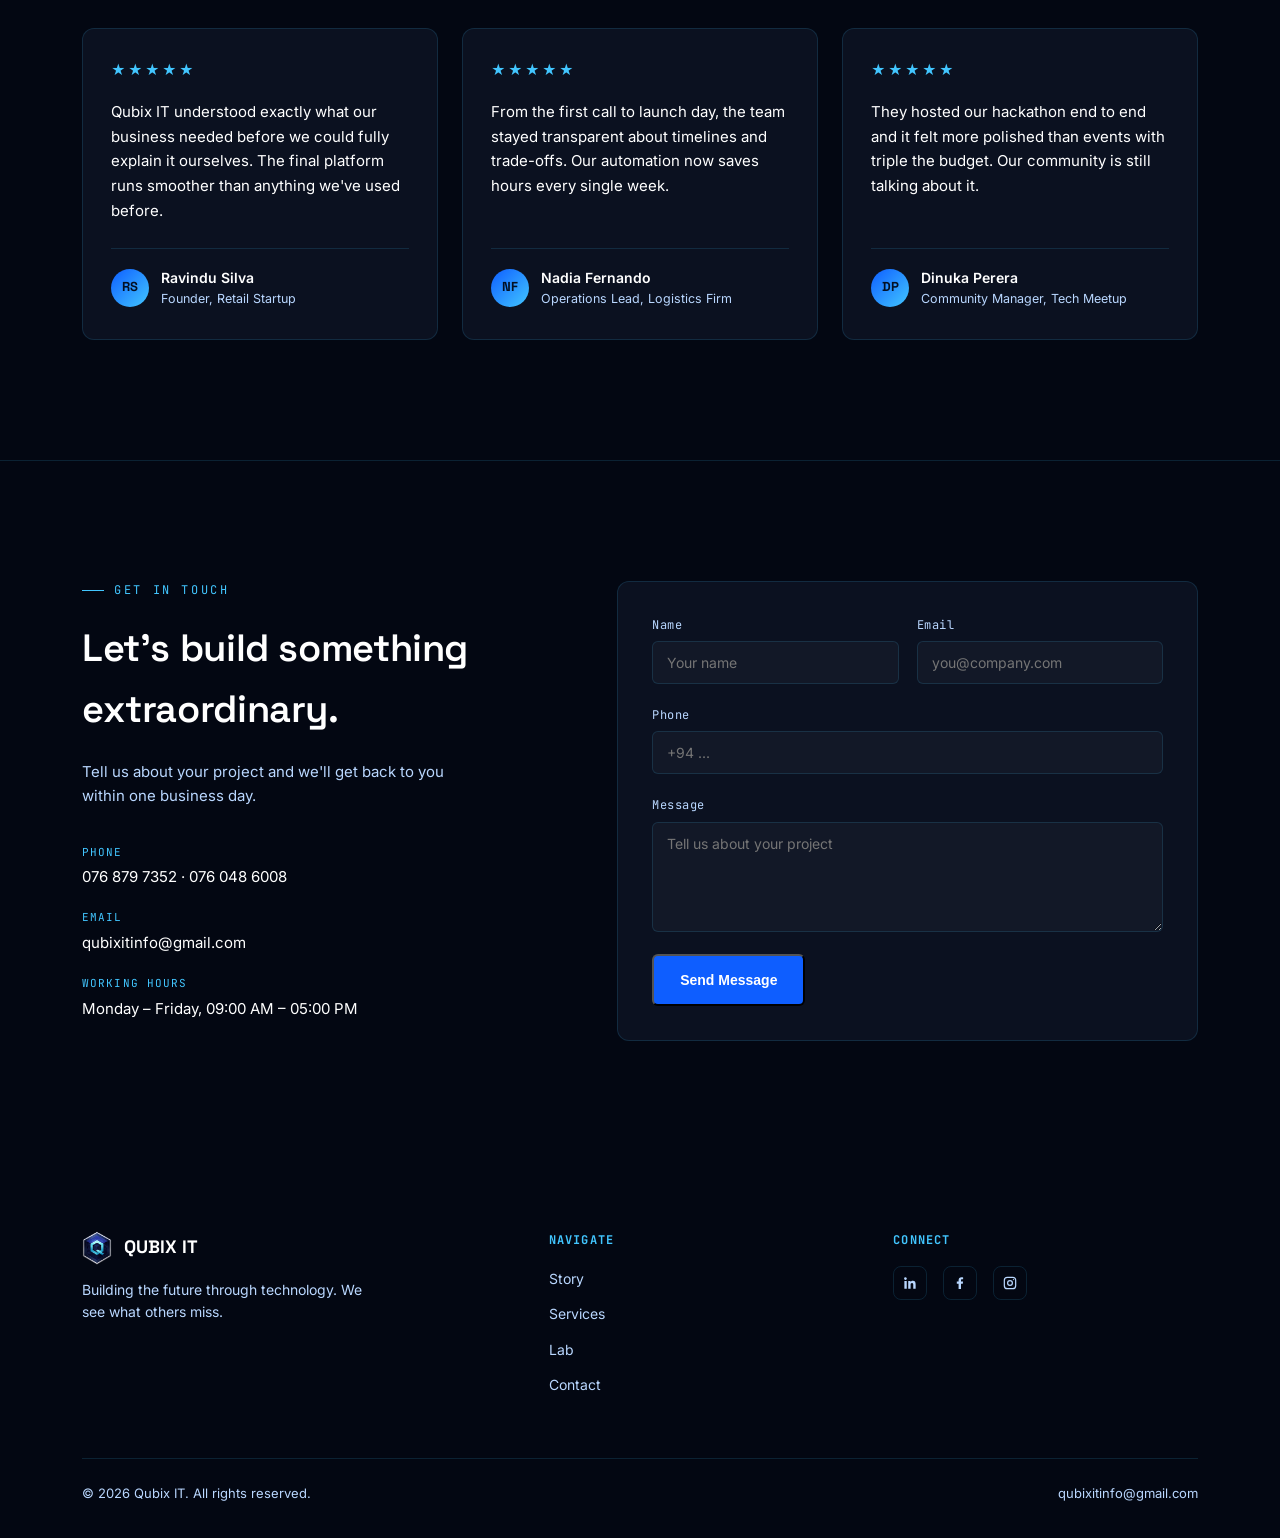
==== commit b136b165: "Mobile responsive and curve adjustment" ====
--- a/index.html
+++ b/index.html
@@ -288,12 +288,12 @@
           <div class="loop-icon">&#8635;</div>
           <span>Built to<br>repeat</span>
         </div>
-        <div class="process-node reveal" style="--x:50%; --y:8%;"><div class="node">1</div><h4>Discover</h4></div>
-        <div class="process-node reveal" style="--x:86.4%; --y:29%;"><div class="node">2</div><h4>Research</h4></div>
-        <div class="process-node reveal" style="--x:86.4%; --y:71%;"><div class="node">3</div><h4>Design</h4></div>
-        <div class="process-node reveal" style="--x:50%; --y:92%;"><div class="node">4</div><h4>Develop</h4></div>
-        <div class="process-node reveal" style="--x:13.6%; --y:71%;"><div class="node">5</div><h4>Deploy</h4></div>
-        <div class="process-node reveal" style="--x:13.6%; --y:29%;"><div class="node">6</div><h4>Support</h4></div>
+        <div class="process-node reveal" data-angle="-90"><div class="node">1</div><h4>Discover</h4></div>
+        <div class="process-node reveal" data-angle="-30"><div class="node">2</div><h4>Research</h4></div>
+        <div class="process-node reveal" data-angle="30"><div class="node">3</div><h4>Design</h4></div>
+        <div class="process-node reveal" data-angle="90"><div class="node">4</div><h4>Develop</h4></div>
+        <div class="process-node reveal" data-angle="150"><div class="node">5</div><h4>Deploy</h4></div>
+        <div class="process-node reveal" data-angle="210"><div class="node">6</div><h4>Support</h4></div>
       </div>
     </div>
   </section>
--- a/styles.css
+++ b/styles.css
@@ -359,6 +359,10 @@
     display:flex;
     align-items:center;
     justify-content:center;
+    width:100%;
+    max-width:420px;
+    aspect-ratio:1;
+    margin:0 auto;
   }
   @keyframes spin-slow{ from{ transform:rotate(0deg);} to{ transform:rotate(360deg);} }
   @keyframes spin-slow-rev{ from{ transform:rotate(360deg);} to{ transform:rotate(0deg);} }
@@ -367,16 +371,16 @@
 
   .hero-visual .ring{
     position:absolute;
-    width:340px;height:340px;
+    width:81%;height:81%;
     border-radius:50%;
     border:1px solid var(--line);
     border-top-color:rgba(66,198,255,0.5);
     animation:spin-slow 26s linear infinite;
   }
-  .hero-visual .ring.r2{ width:420px;height:420px; border-color:rgba(66,198,255,0.08); border-bottom-color:rgba(66,198,255,0.4); animation:spin-slow-rev 34s linear infinite; }
+  .hero-visual .ring.r2{ width:100%;height:100%; border-color:rgba(66,198,255,0.08); border-bottom-color:rgba(66,198,255,0.4); animation:spin-slow-rev 34s linear infinite; }
   .hero-visual .logo-plate{
     position:relative;
-    width:260px;
+    width:62%;
     filter: drop-shadow(0 0 40px rgba(14,94,255,0.35));
     animation:pulse-glow 5s ease-in-out infinite;
     transition:transform .4s ease;
@@ -385,25 +389,32 @@
   .hero-visual .tag-chip{
     position:absolute;
     font-family:var(--mono);
-    font-size:11px;
-    letter-spacing:0.08em;
+    font-size:clamp(9px, 2.2vw, 11px);
+    letter-spacing:0.06em;
     color:var(--light-text);
     background:rgba(11,17,32,0.9);
     border:1px solid var(--line);
-    padding:6px 12px;
+    padding:5px 10px;
     border-radius:20px;
+    white-space:nowrap;
     animation:float-y 4.5s ease-in-out infinite;
     transition:border-color .25s ease, color .25s ease;
   }
   .hero-visual .tag-chip:hover{ border-color:var(--accent); color:var(--accent); }
-  .tag-chip.t1{ top:6%; left:-6%; animation-delay:0s; }
-  .tag-chip.t2{ bottom:12%; right:-10%; animation-delay:1.2s; }
-  .tag-chip.t3{ bottom:-4%; left:18%; animation-delay:2.4s; }
+  .tag-chip.t1{ top:6%; left:2%; animation-delay:0s; }
+  .tag-chip.t2{ bottom:12%; right:0%; animation-delay:1.2s; }
+  .tag-chip.t3{ bottom:-2%; left:22%; animation-delay:2.4s; }
 
   @media (max-width:900px){
     .hero-inner{ grid-template-columns:1fr; }
-    .hero-visual{ order:-1; margin-bottom:20px; }
+    .hero-visual{ order:-1; margin-bottom:20px; max-width:340px; }
     .hero{ padding:150px 0 80px; }
+  }
+
+  @media (max-width:420px){
+    .hero-visual{ max-width:270px; }
+    .tag-chip.t1{ left:-2%; }
+    .tag-chip.t3{ left:18%; }
   }
 
   /* ---------- SECTION HEADS ---------- */
@@ -917,8 +928,8 @@
   }
   .process-node{
     position:absolute;
-    left:var(--x);
-    top:var(--y);
+    left:50%;
+    top:50%;
     transform:translate(-50%,-50%);
     text-align:center;
     z-index:1;
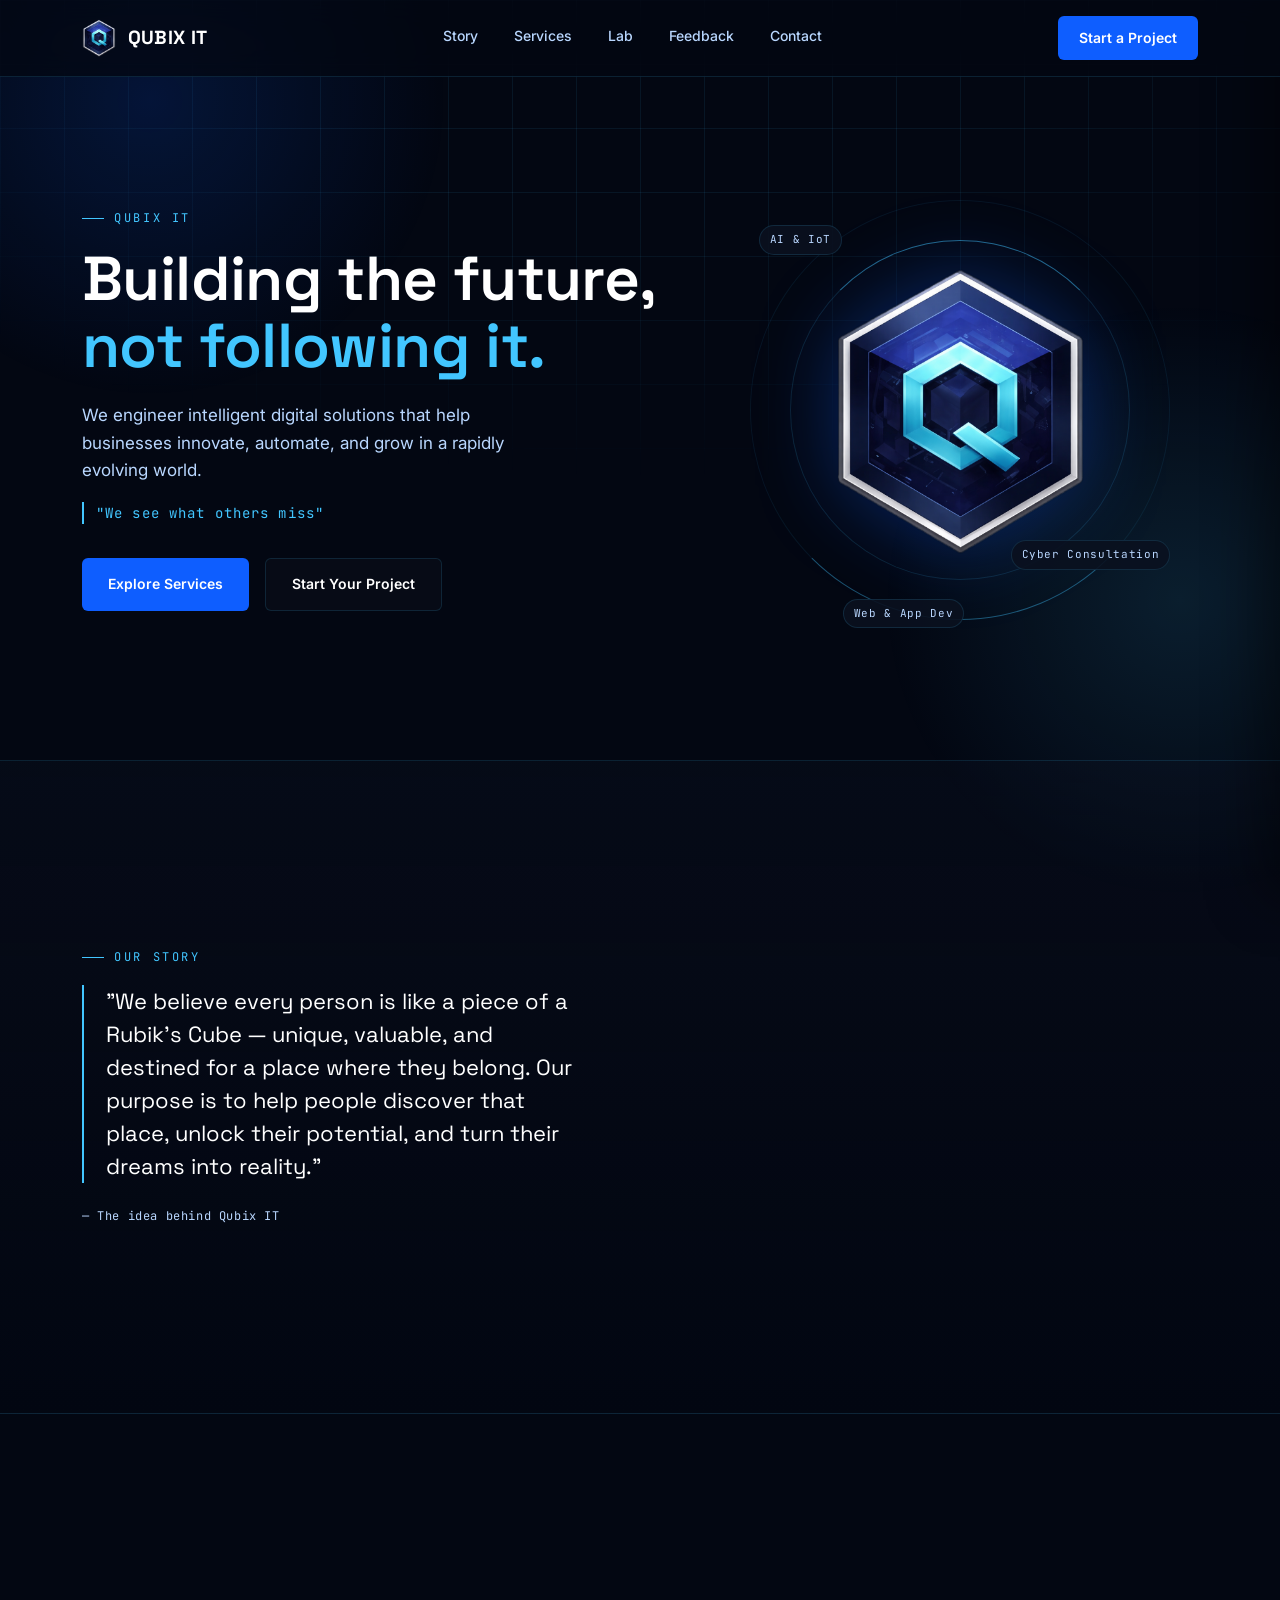
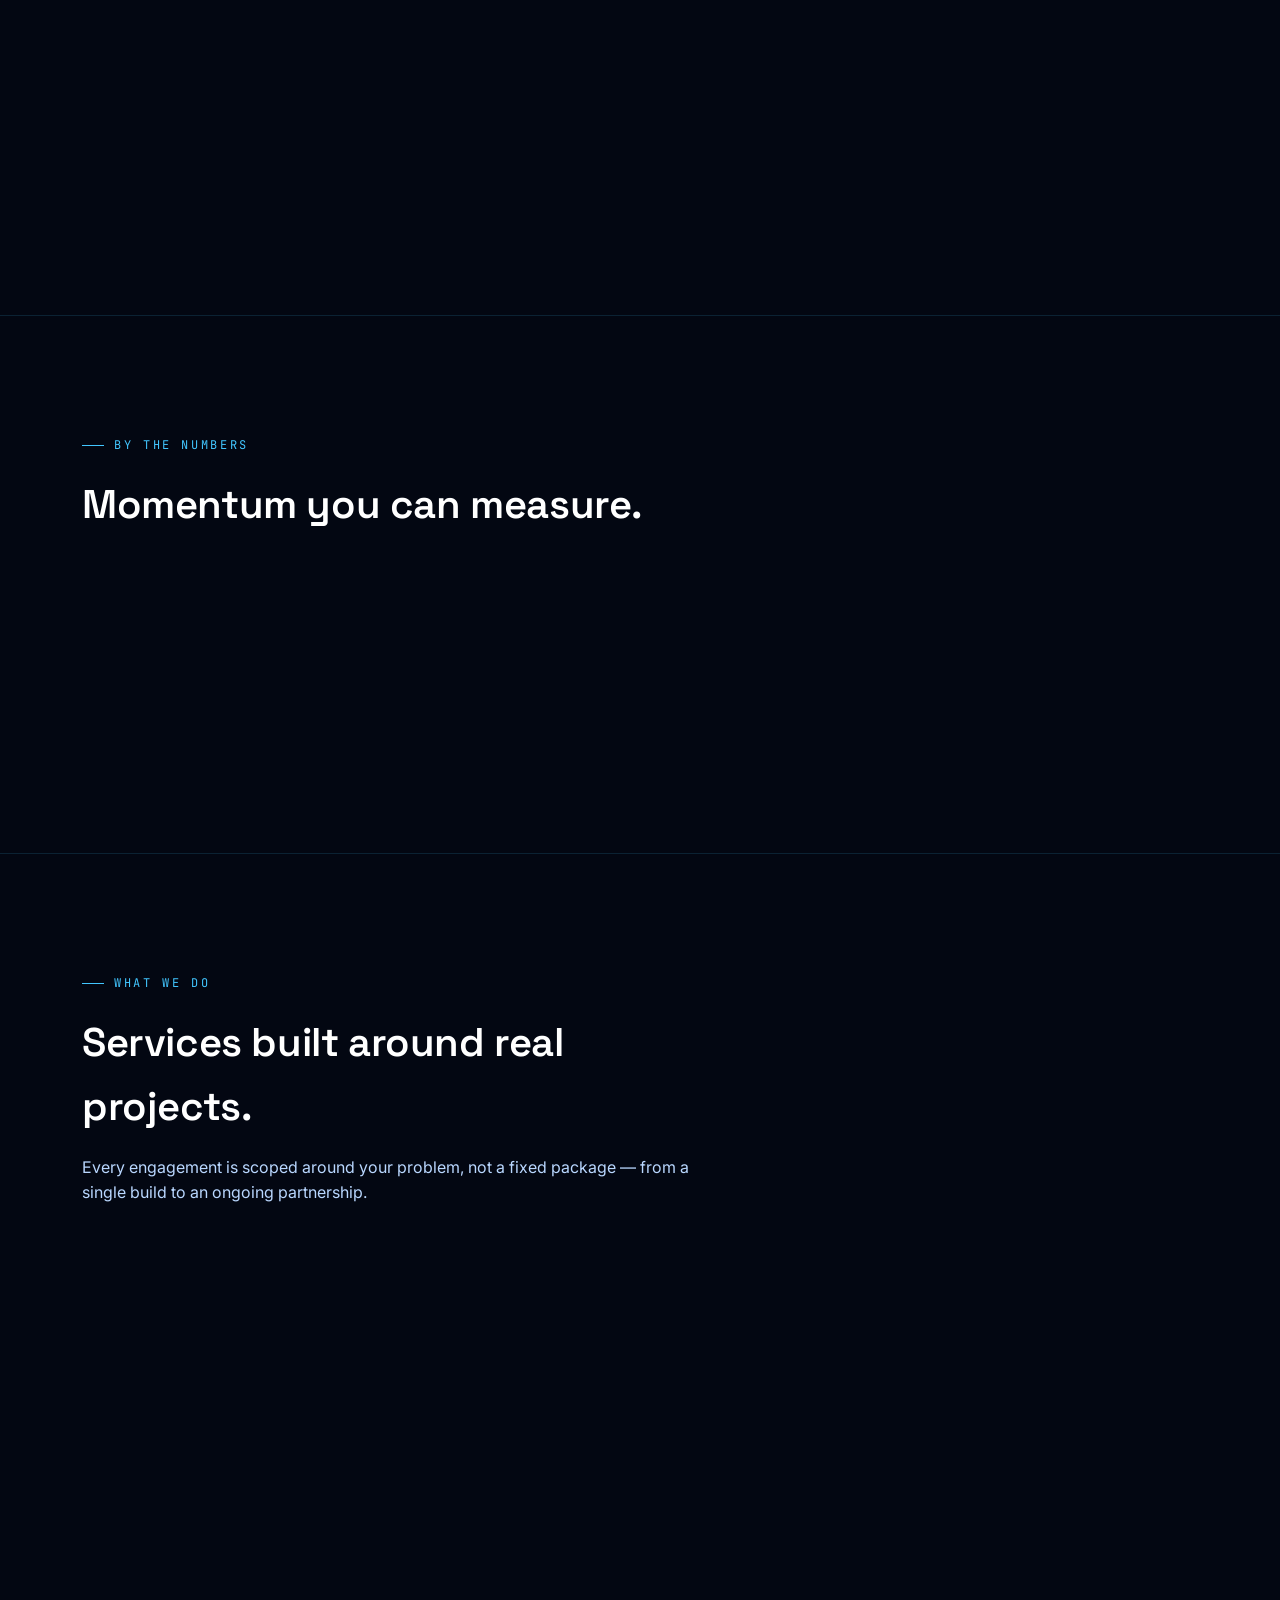
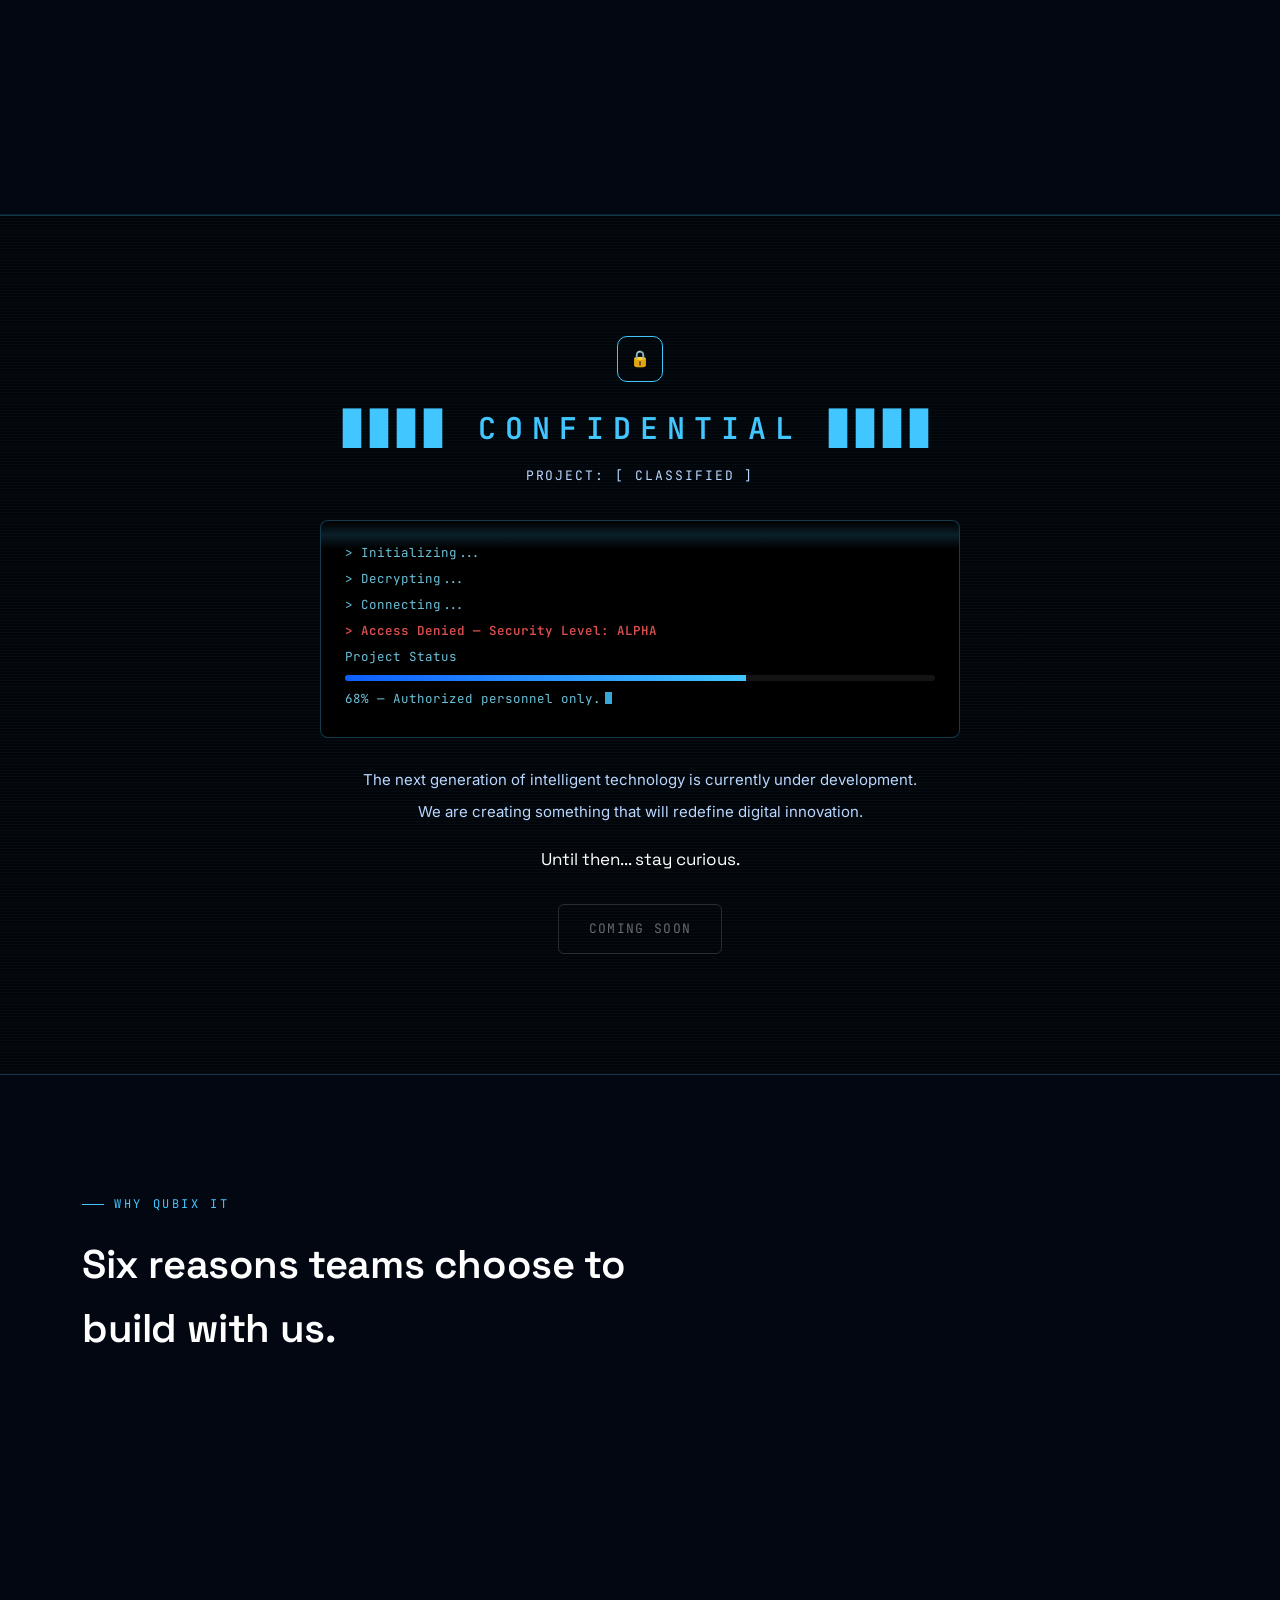
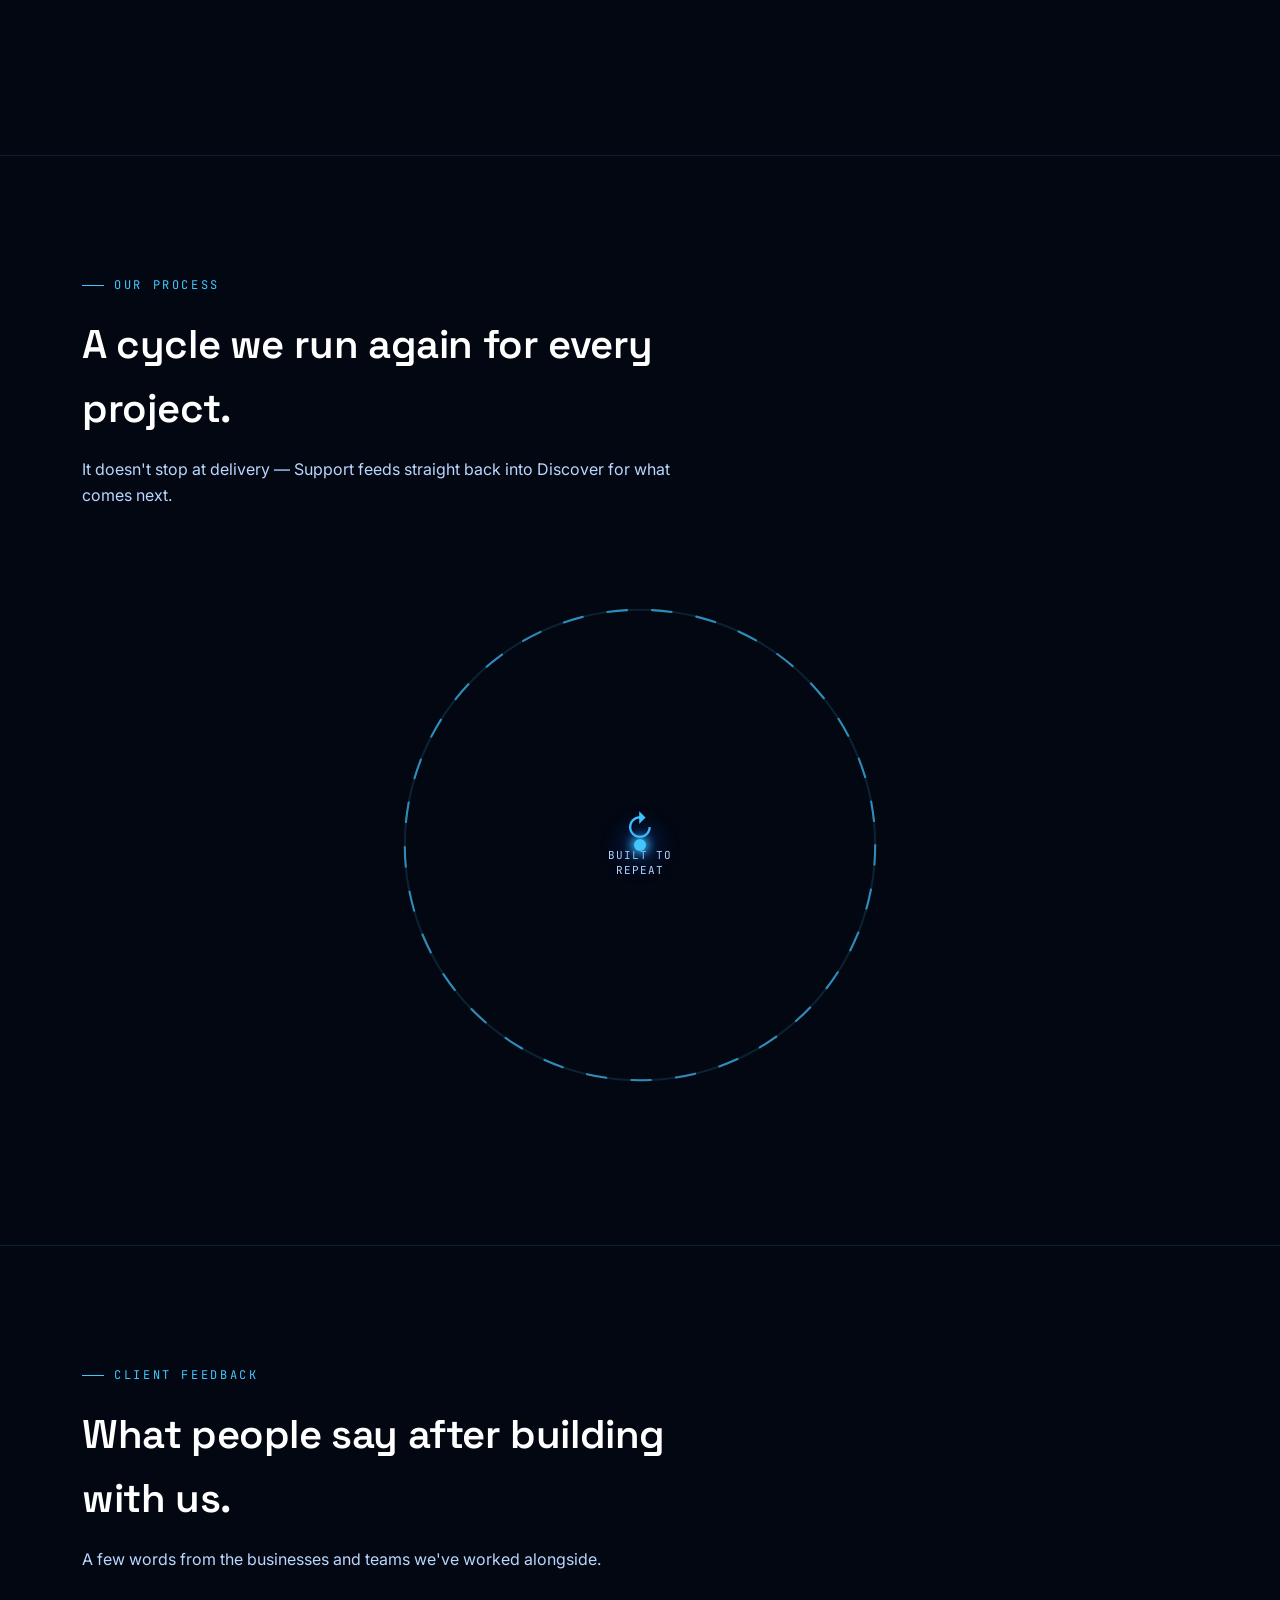
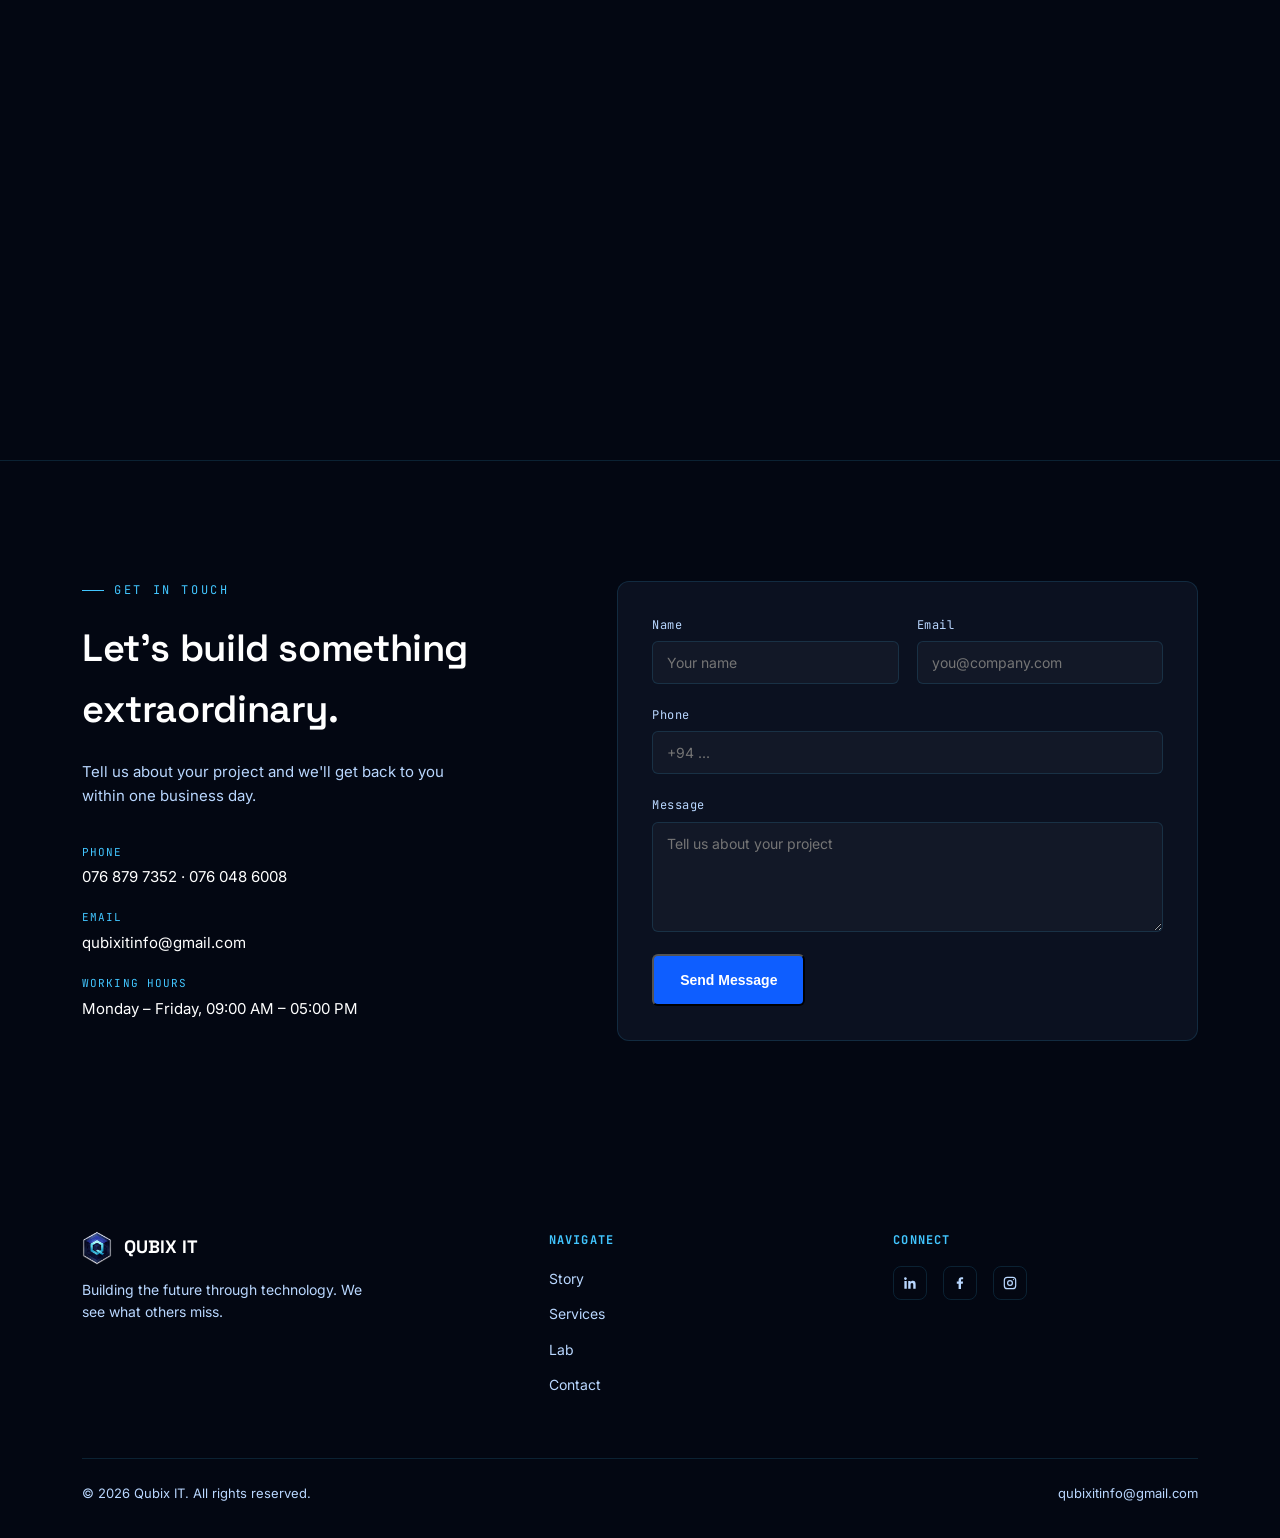
==== commit 2c85e719: "Adding new update" ====
--- a/index.html
+++ b/index.html
@@ -279,7 +279,7 @@
         <h2>A cycle we run again for every project.</h2>
         <p>It doesn't stop at delivery — Support feeds straight back into Discover for what comes next.</p>
       </div>
-      <div class="process-circle">
+      <div class="process-circle" id="processCircle">
         <svg class="process-ring" viewBox="0 0 400 400" aria-hidden="true">
           <circle class="ring-track" cx="200" cy="200" r="168"></circle>
           <circle class="ring-progress" cx="200" cy="200" r="168"></circle>
@@ -288,12 +288,13 @@
           <div class="loop-icon">&#8635;</div>
           <span>Built to<br>repeat</span>
         </div>
-        <div class="process-node reveal" data-angle="-90"><div class="node">1</div><h4>Discover</h4></div>
-        <div class="process-node reveal" data-angle="-30"><div class="node">2</div><h4>Research</h4></div>
-        <div class="process-node reveal" data-angle="30"><div class="node">3</div><h4>Design</h4></div>
-        <div class="process-node reveal" data-angle="90"><div class="node">4</div><h4>Develop</h4></div>
-        <div class="process-node reveal" data-angle="150"><div class="node">5</div><h4>Deploy</h4></div>
-        <div class="process-node reveal" data-angle="210"><div class="node">6</div><h4>Support</h4></div>
+        <div class="signal-ball" id="signalBall" aria-hidden="true"></div>
+        <div class="process-node reveal" data-angle="-90" tabindex="0" role="button" aria-label="Discover stage"><div class="node">1</div><h4>Discover</h4></div>
+        <div class="process-node reveal" data-angle="-30" tabindex="0" role="button" aria-label="Research stage"><div class="node">2</div><h4>Research</h4></div>
+        <div class="process-node reveal" data-angle="30" tabindex="0" role="button" aria-label="Design stage"><div class="node">3</div><h4>Design</h4></div>
+        <div class="process-node reveal" data-angle="90" tabindex="0" role="button" aria-label="Develop stage"><div class="node">4</div><h4>Develop</h4></div>
+        <div class="process-node reveal" data-angle="150" tabindex="0" role="button" aria-label="Deploy stage"><div class="node">5</div><h4>Deploy</h4></div>
+        <div class="process-node reveal" data-angle="210" tabindex="0" role="button" aria-label="Support stage"><div class="node">6</div><h4>Support</h4></div>
       </div>
     </div>
   </section>
--- a/styles.css
+++ b/styles.css
@@ -953,7 +953,40 @@
     transform:scale(1.15);
     box-shadow:0 0 20px rgba(66,198,255,0.5);
   }
+  .process-node{ cursor:pointer; }
+  .process-node:focus-visible .node{
+    outline:2px solid var(--accent);
+    outline-offset:3px;
+  }
   .process-node h4{ font-size:13.5px; }
+
+  /* Signal ball — travels the ring like a live network ping, jumps to whichever node is tapped */
+  .signal-ball{
+    position:absolute;
+    width:12px; height:12px;
+    border-radius:50%;
+    background:var(--accent);
+    box-shadow:0 0 10px 3px rgba(66,198,255,0.85), 0 0 26px 8px rgba(14,94,255,0.45);
+    left:50%; top:50%;
+    transform:translate(-50%,-50%);
+    pointer-events:none;
+    z-index:2;
+  }
+
+  @keyframes node-ping{
+    0%{ box-shadow:0 0 0 0 rgba(66,198,255,0.6), 0 0 20px rgba(66,198,255,0.5); }
+    70%{ box-shadow:0 0 0 14px rgba(66,198,255,0), 0 0 20px rgba(66,198,255,0.5); }
+    100%{ box-shadow:0 0 0 0 rgba(66,198,255,0), 0 0 20px rgba(66,198,255,0.5); }
+  }
+  .process-node.pinged .node{
+    background:var(--secondary);
+    color:#fff;
+    animation:node-ping 0.7s ease-out;
+  }
+
+  @media (prefers-reduced-motion: reduce){
+    .signal-ball{ display:none; }
+  }
 
   @media (max-width:600px){
     .process-node{ width:88px; }
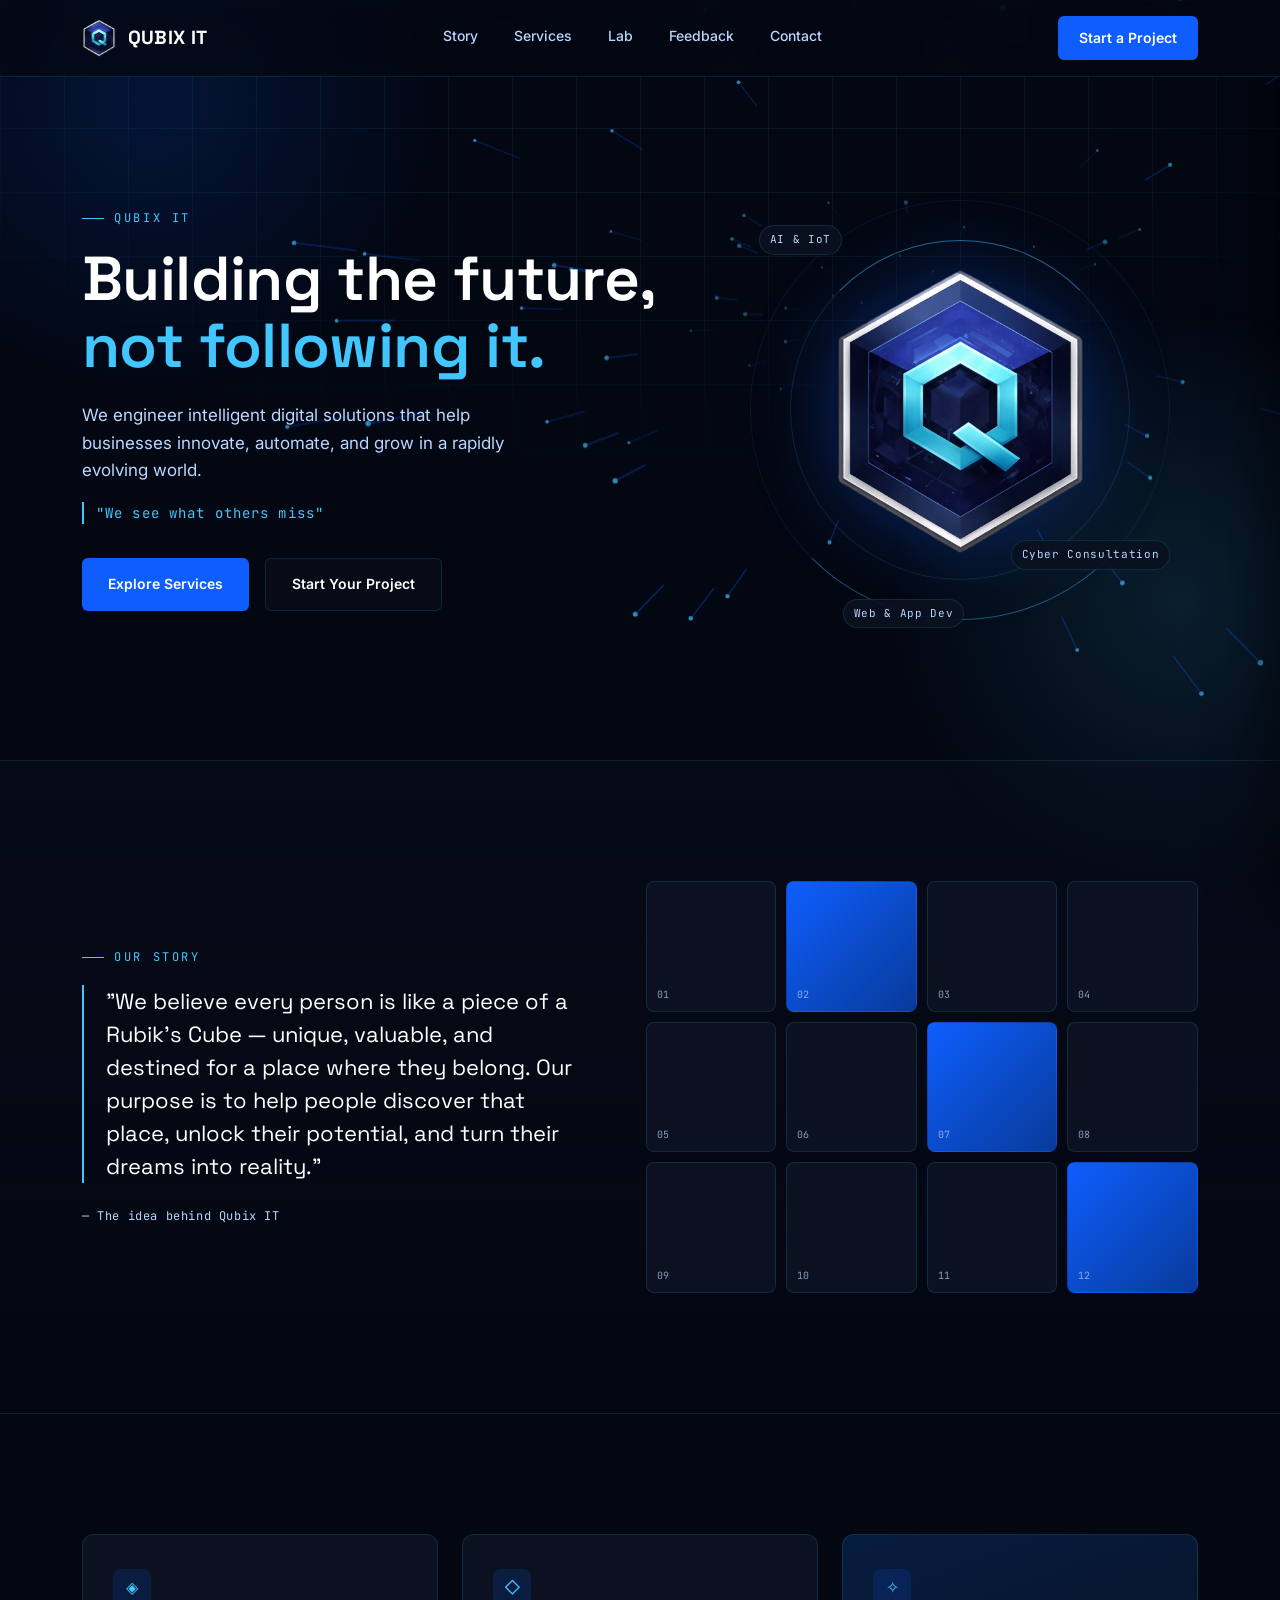
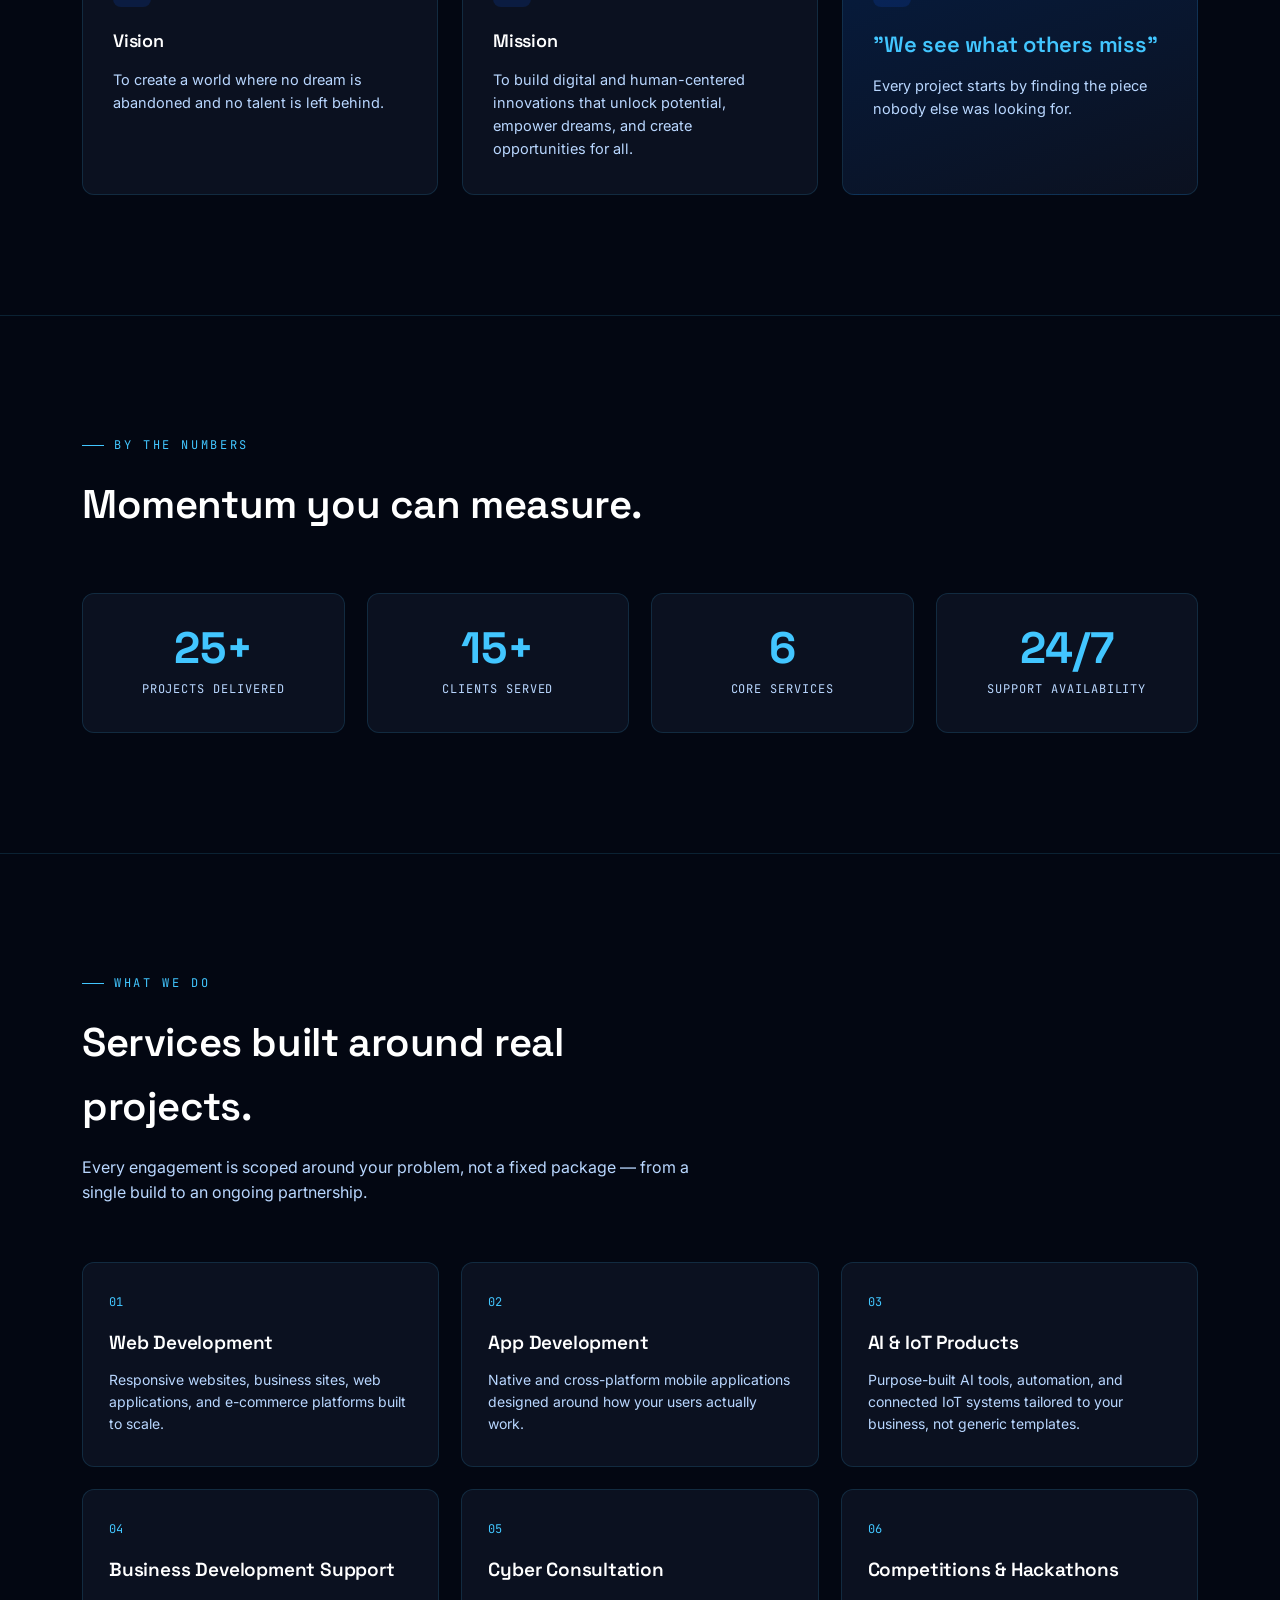
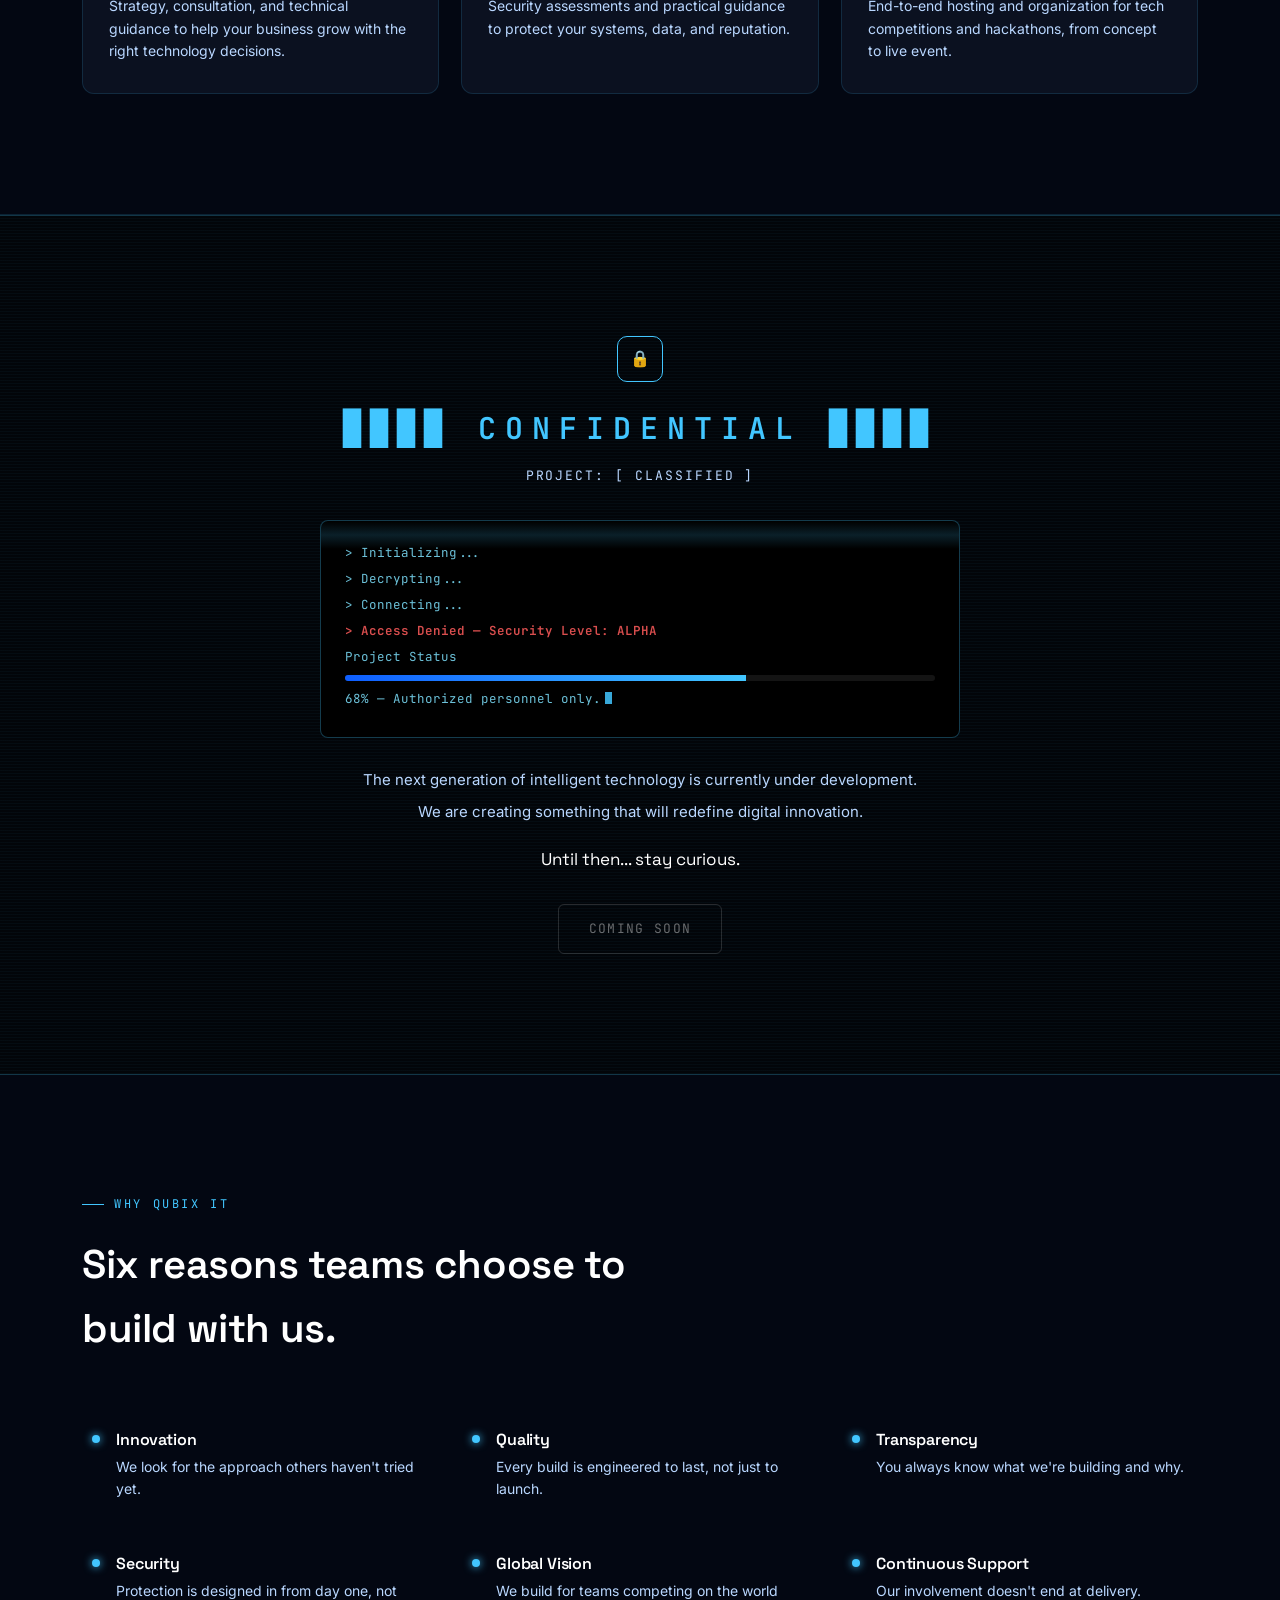
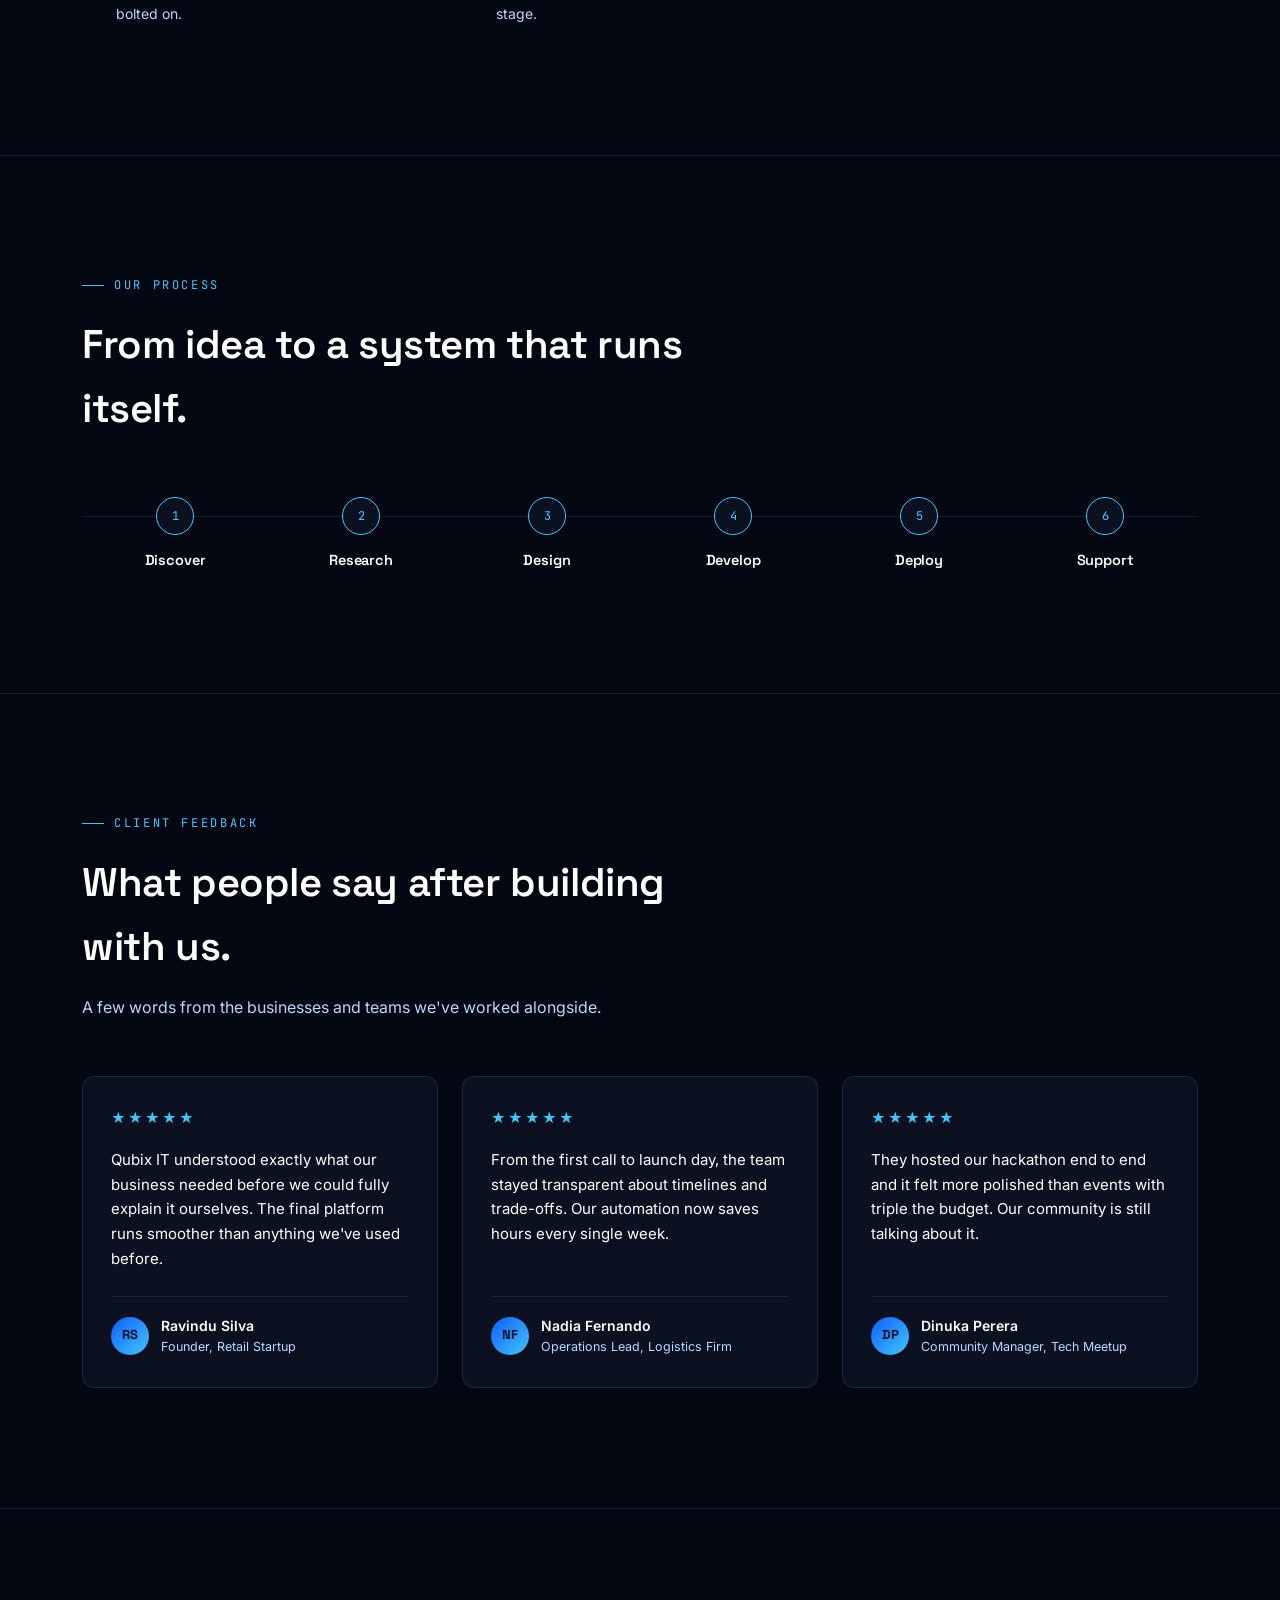
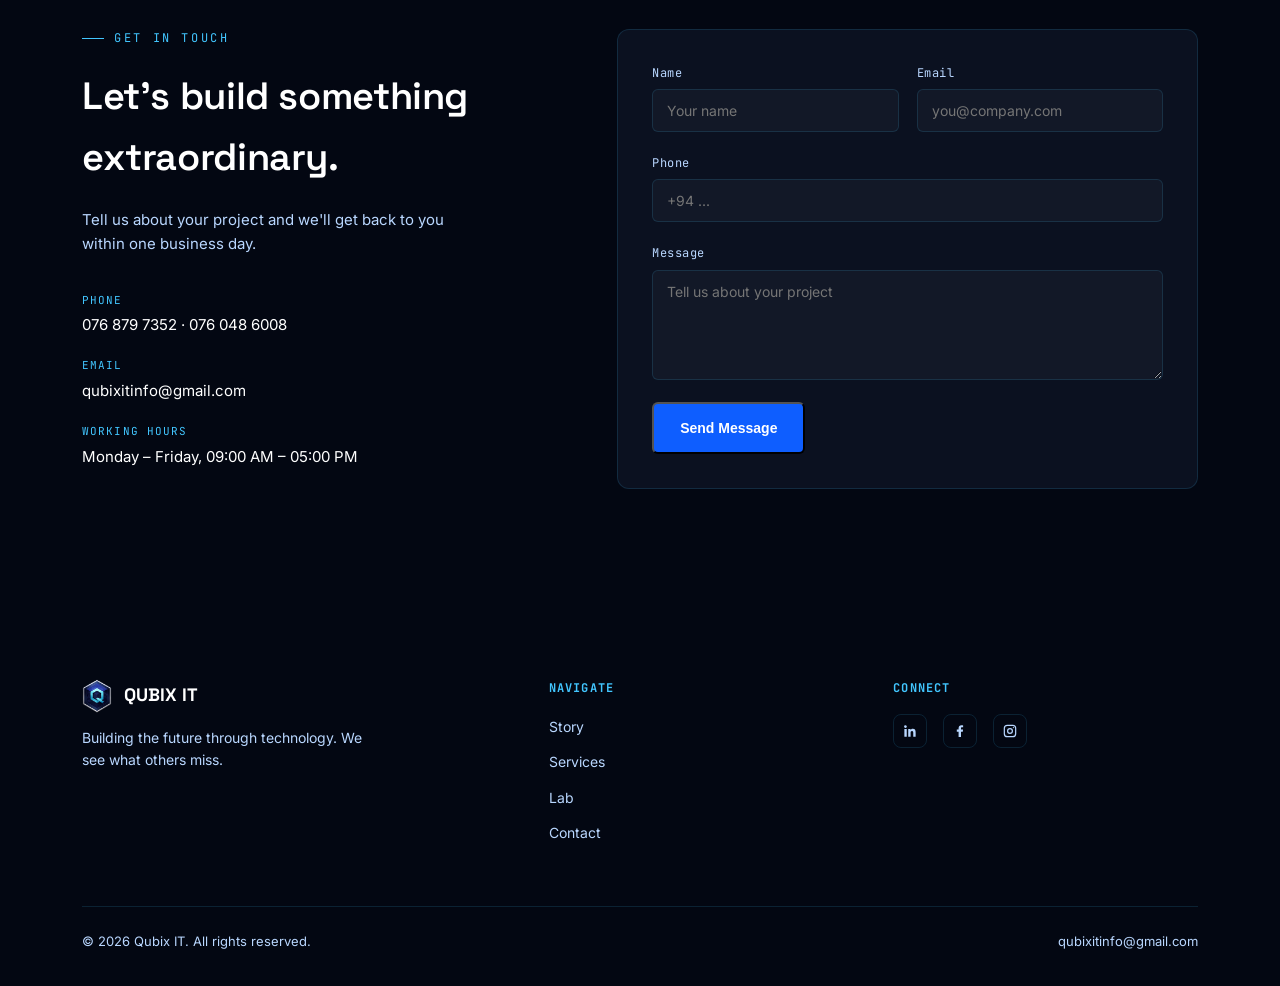
==== commit 307ec84c: "redesign" ====
--- a/index.html
+++ b/index.html
@@ -276,25 +276,15 @@
     <div class="wrap">
       <div class="section-head">
         <div class="eyebrow">Our Process</div>
-        <h2>A cycle we run again for every project.</h2>
-        <p>It doesn't stop at delivery — Support feeds straight back into Discover for what comes next.</p>
-      </div>
-      <div class="process-circle" id="processCircle">
-        <svg class="process-ring" viewBox="0 0 400 400" aria-hidden="true">
-          <circle class="ring-track" cx="200" cy="200" r="168"></circle>
-          <circle class="ring-progress" cx="200" cy="200" r="168"></circle>
-        </svg>
-        <div class="process-center">
-          <div class="loop-icon">&#8635;</div>
-          <span>Built to<br>repeat</span>
-        </div>
-        <div class="signal-ball" id="signalBall" aria-hidden="true"></div>
-        <div class="process-node reveal" data-angle="-90" tabindex="0" role="button" aria-label="Discover stage"><div class="node">1</div><h4>Discover</h4></div>
-        <div class="process-node reveal" data-angle="-30" tabindex="0" role="button" aria-label="Research stage"><div class="node">2</div><h4>Research</h4></div>
-        <div class="process-node reveal" data-angle="30" tabindex="0" role="button" aria-label="Design stage"><div class="node">3</div><h4>Design</h4></div>
-        <div class="process-node reveal" data-angle="90" tabindex="0" role="button" aria-label="Develop stage"><div class="node">4</div><h4>Develop</h4></div>
-        <div class="process-node reveal" data-angle="150" tabindex="0" role="button" aria-label="Deploy stage"><div class="node">5</div><h4>Deploy</h4></div>
-        <div class="process-node reveal" data-angle="210" tabindex="0" role="button" aria-label="Support stage"><div class="node">6</div><h4>Support</h4></div>
+        <h2>From idea to a system that runs itself.</h2>
+      </div>
+      <div class="process-track">
+        <div class="process-step reveal"><div class="node">1</div><h4>Discover</h4></div>
+        <div class="process-step reveal"><div class="node">2</div><h4>Research</h4></div>
+        <div class="process-step reveal"><div class="node">3</div><h4>Design</h4></div>
+        <div class="process-step reveal"><div class="node">4</div><h4>Develop</h4></div>
+        <div class="process-step reveal"><div class="node">5</div><h4>Deploy</h4></div>
+        <div class="process-step reveal"><div class="node">6</div><h4>Support</h4></div>
       </div>
     </div>
   </section>
--- a/styles.css
+++ b/styles.css
@@ -869,135 +869,47 @@
     .why-grid{ grid-template-columns:1fr; }
   }
 
-  /* ---------- PROCESS (circular loop) ---------- */
-  @keyframes ring-rotate{
-    from{ transform:rotate(0deg); }
-    to{ transform:rotate(360deg); }
-  }
-  .process-circle{
-    position:relative;
-    width:min(560px, 92vw);
-    aspect-ratio:1;
-    margin:0 auto;
-  }
-  .process-ring{
+  /* ---------- PROCESS ---------- */
+  .process-track{
+    display:flex;
+    justify-content:space-between;
+    position:relative;
+    flex-wrap:wrap;
+    gap:30px 0;
+  }
+  .process-track::before{
+    content:'';
     position:absolute;
-    inset:0;
-    width:100%;
-    height:100%;
-  }
-  .ring-track{
-    fill:none;
-    stroke:var(--line);
-    stroke-width:1.5;
-  }
-  .ring-progress{
-    fill:none;
-    stroke:var(--accent);
-    stroke-width:1.5;
-    stroke-linecap:round;
-    stroke-dasharray:14 18;
-    opacity:0.65;
-    transform-origin:200px 200px;
-    animation:ring-rotate 26s linear infinite;
-  }
-  .process-center{
-    position:absolute;
-    top:50%; left:50%;
-    transform:translate(-50%,-50%);
-    width:34%;
+    top:19px; left:0; right:0;
+    height:1px;
+    background:var(--line);
+  }
+  .process-step{
+    flex:1;
+    min-width:140px;
     text-align:center;
-    display:flex;
-    flex-direction:column;
-    align-items:center;
-    gap:6px;
-  }
-  .process-center .loop-icon{
-    font-size:clamp(22px,4vw,30px);
-    color:var(--accent);
-    line-height:1;
-    animation:ring-rotate 8s linear infinite;
-  }
-  .process-center span{
-    font-family:var(--mono);
-    font-size:11px;
-    letter-spacing:0.08em;
-    text-transform:uppercase;
-    color:var(--light-text);
-    line-height:1.4;
-  }
-  .process-node{
-    position:absolute;
-    left:50%;
-    top:50%;
-    transform:translate(-50%,-50%);
-    text-align:center;
+    position:relative;
     z-index:1;
-    width:110px;
-  }
-  .process-node .node{
+  }
+  .process-step .node{
     width:38px;height:38px;
     border-radius:50%;
     background:var(--card);
     border:1px solid var(--accent);
     display:flex;align-items:center;justify-content:center;
-    margin:0 auto 10px;
+    margin:0 auto 14px;
     font-family:var(--mono);
     font-size:12px;
     color:var(--accent);
     transition:background .25s ease, color .25s ease, transform .25s ease, box-shadow .25s ease;
   }
-  .process-node:hover .node{
+  .process-step:hover .node{
     background:var(--secondary);
     color:#fff;
     transform:scale(1.15);
     box-shadow:0 0 20px rgba(66,198,255,0.5);
   }
-  .process-node{ cursor:pointer; }
-  .process-node:focus-visible .node{
-    outline:2px solid var(--accent);
-    outline-offset:3px;
-  }
-  .process-node h4{ font-size:13.5px; }
-
-  /* Signal ball — travels the ring like a live network ping, jumps to whichever node is tapped */
-  .signal-ball{
-    position:absolute;
-    width:12px; height:12px;
-    border-radius:50%;
-    background:var(--accent);
-    box-shadow:0 0 10px 3px rgba(66,198,255,0.85), 0 0 26px 8px rgba(14,94,255,0.45);
-    left:50%; top:50%;
-    transform:translate(-50%,-50%);
-    pointer-events:none;
-    z-index:2;
-  }
-
-  @keyframes node-ping{
-    0%{ box-shadow:0 0 0 0 rgba(66,198,255,0.6), 0 0 20px rgba(66,198,255,0.5); }
-    70%{ box-shadow:0 0 0 14px rgba(66,198,255,0), 0 0 20px rgba(66,198,255,0.5); }
-    100%{ box-shadow:0 0 0 0 rgba(66,198,255,0), 0 0 20px rgba(66,198,255,0.5); }
-  }
-  .process-node.pinged .node{
-    background:var(--secondary);
-    color:#fff;
-    animation:node-ping 0.7s ease-out;
-  }
-
-  @media (prefers-reduced-motion: reduce){
-    .signal-ball{ display:none; }
-  }
-
-  @media (max-width:600px){
-    .process-node{ width:88px; }
-    .process-node h4{ font-size:12px; }
-    .process-node .node{ width:32px; height:32px; font-size:11px; }
-    .process-center span{ font-size:9.5px; }
-  }
-
-  @media (prefers-reduced-motion: reduce){
-    .ring-progress, .process-center .loop-icon{ animation:none !important; }
-  }
+  .process-step h4{ font-size:14.5px; }
 
   /* ---------- CONTACT ---------- */
   .contact-grid{
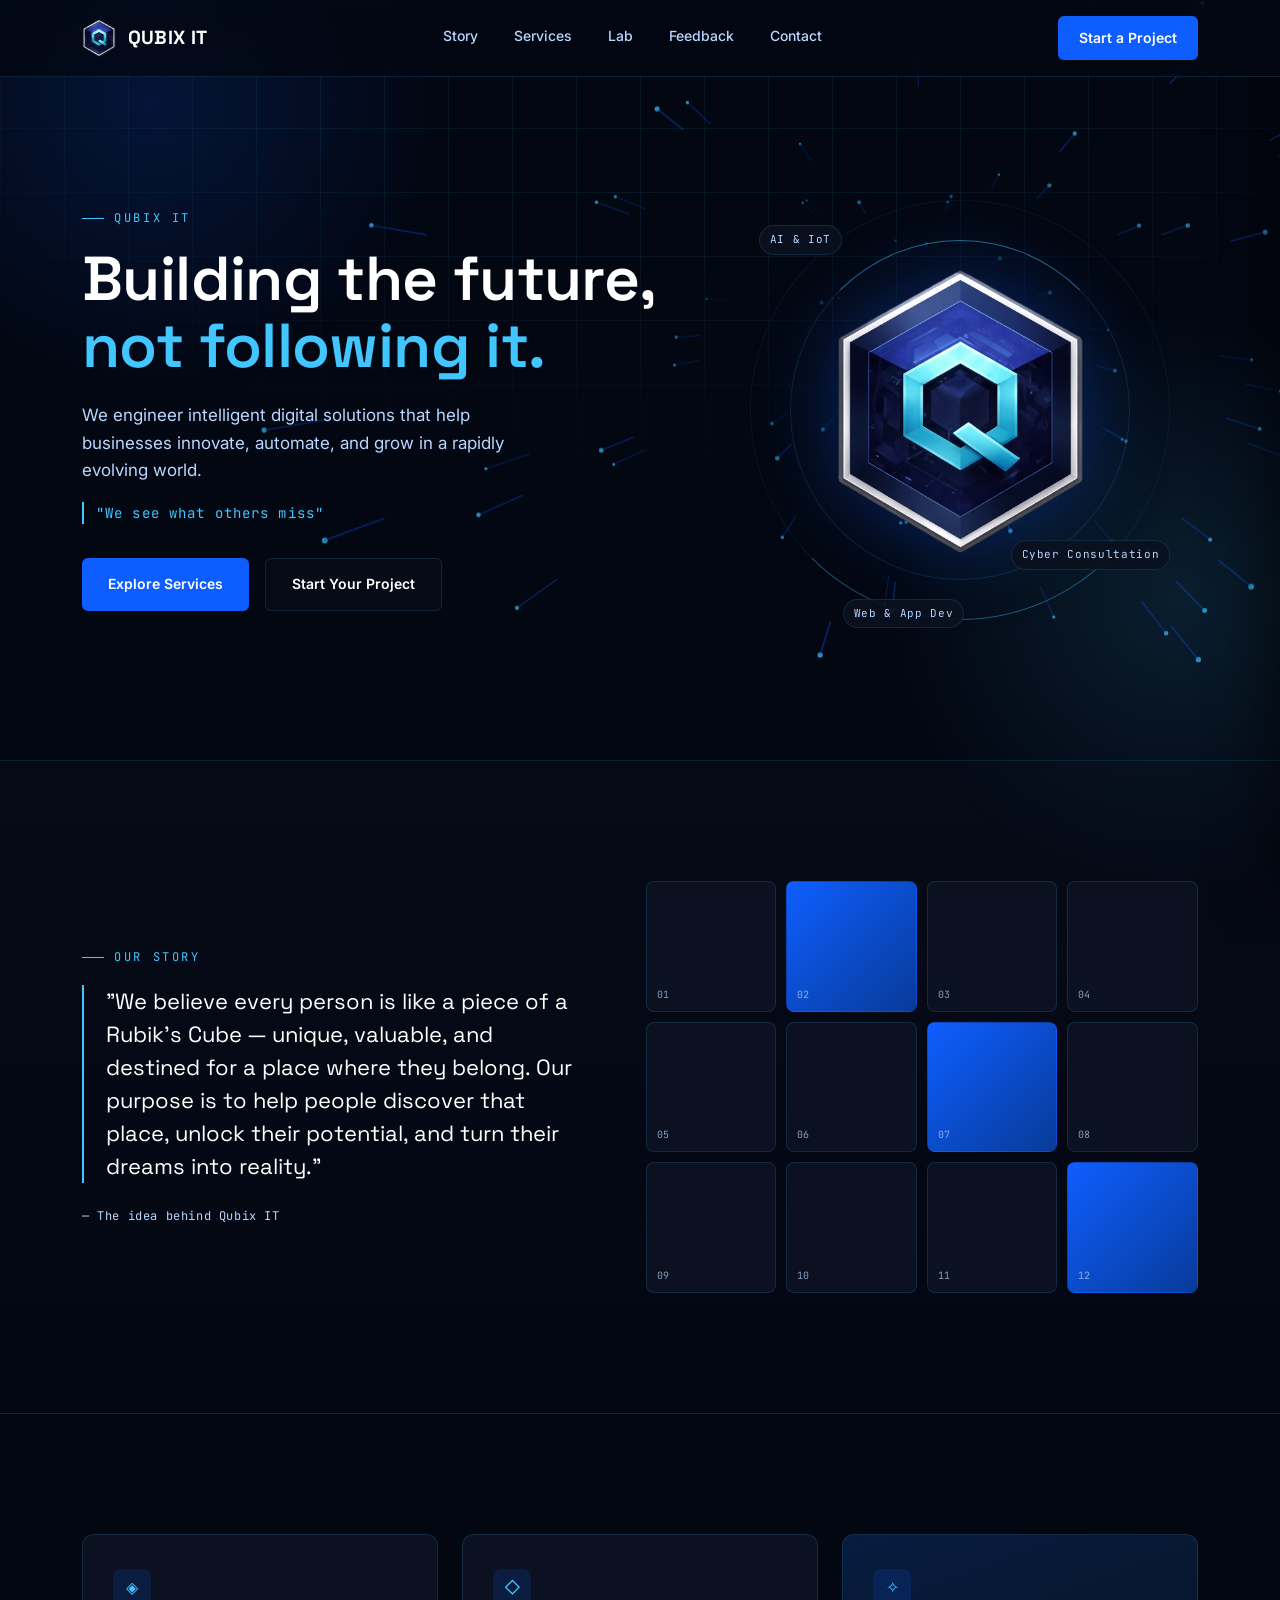
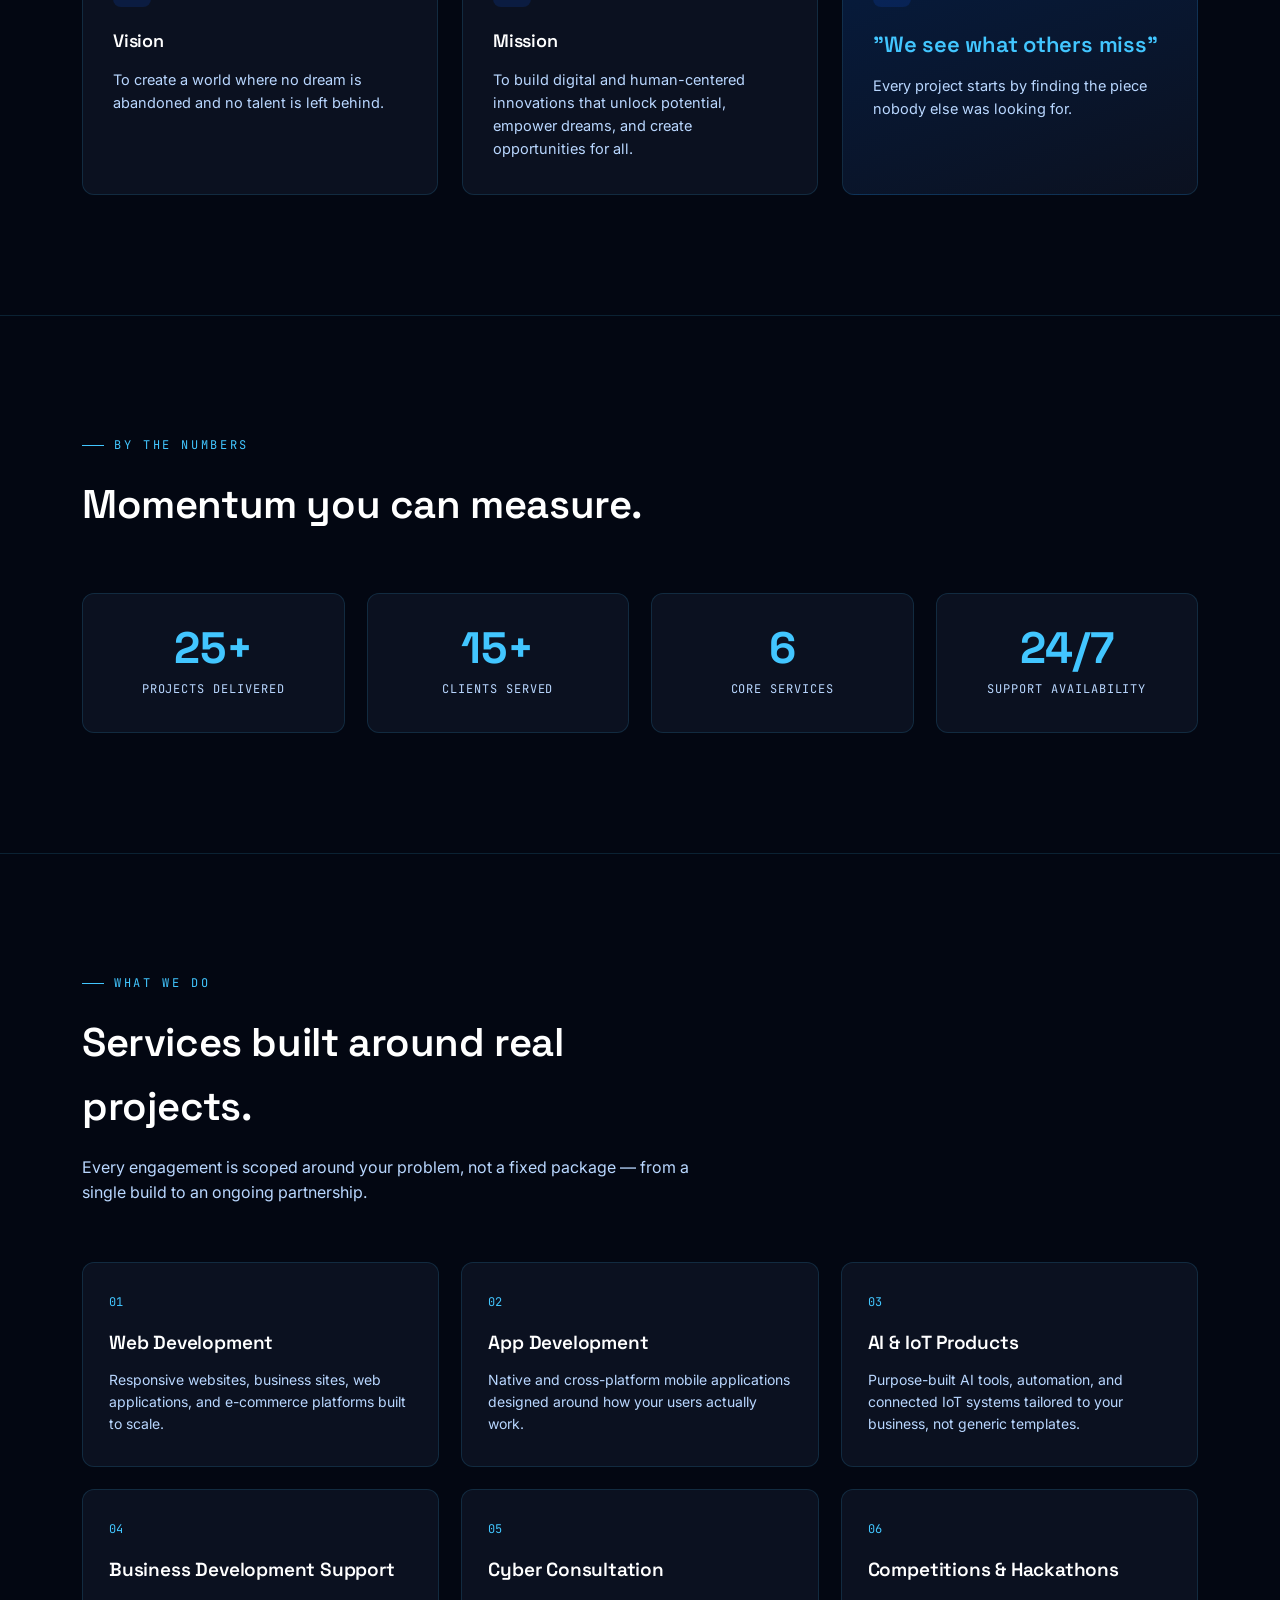
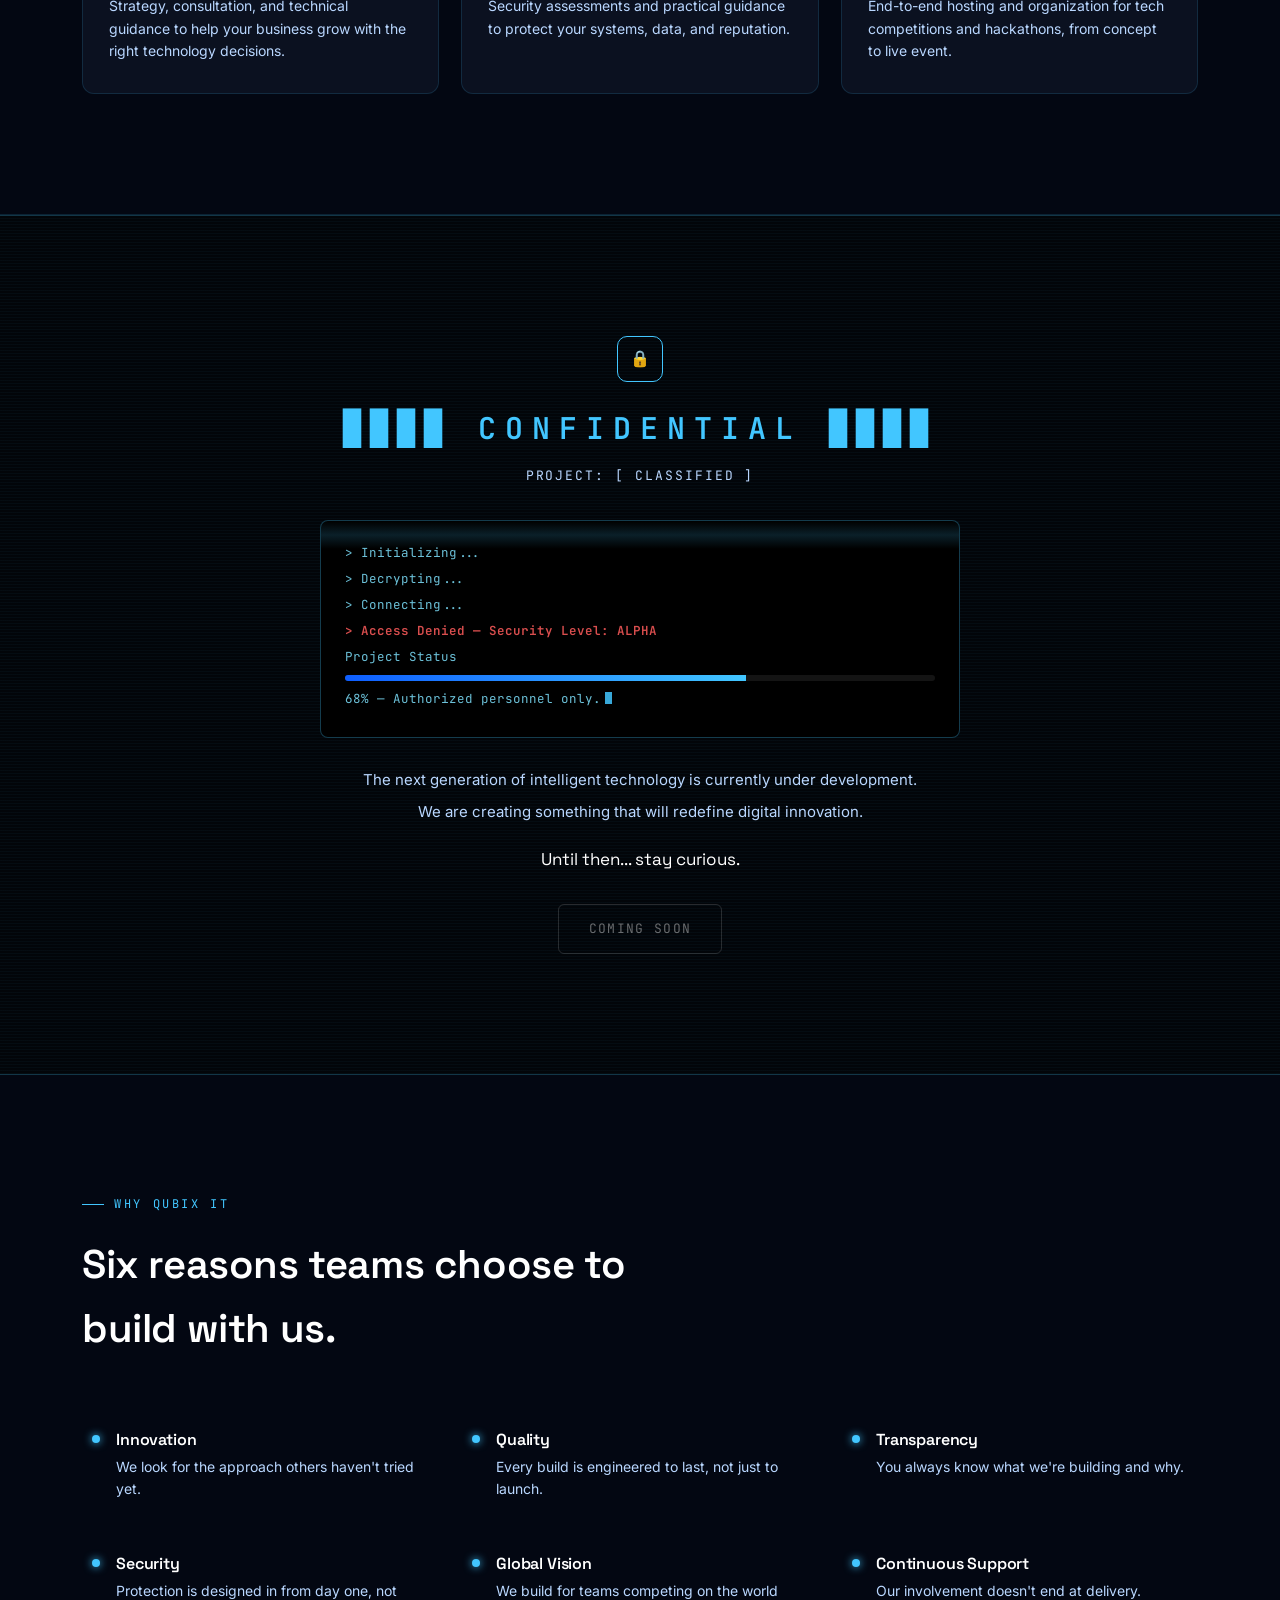
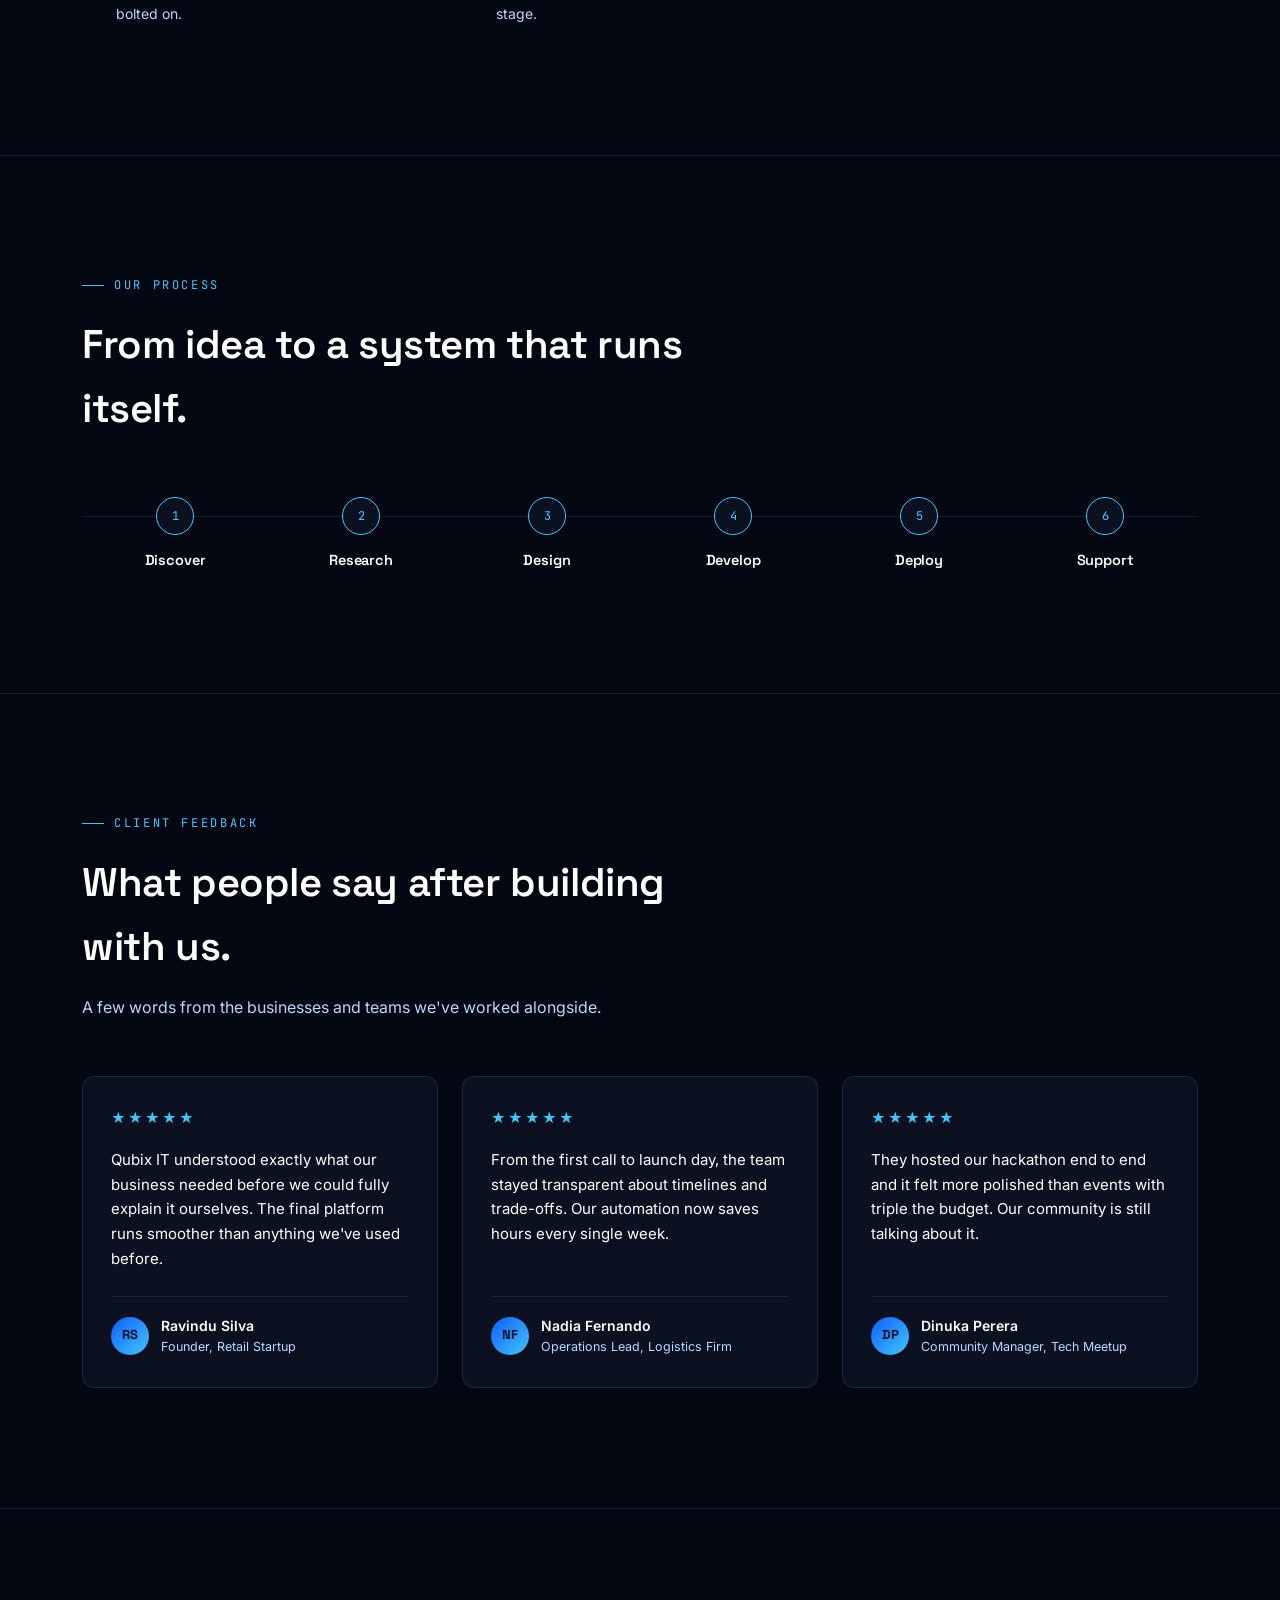
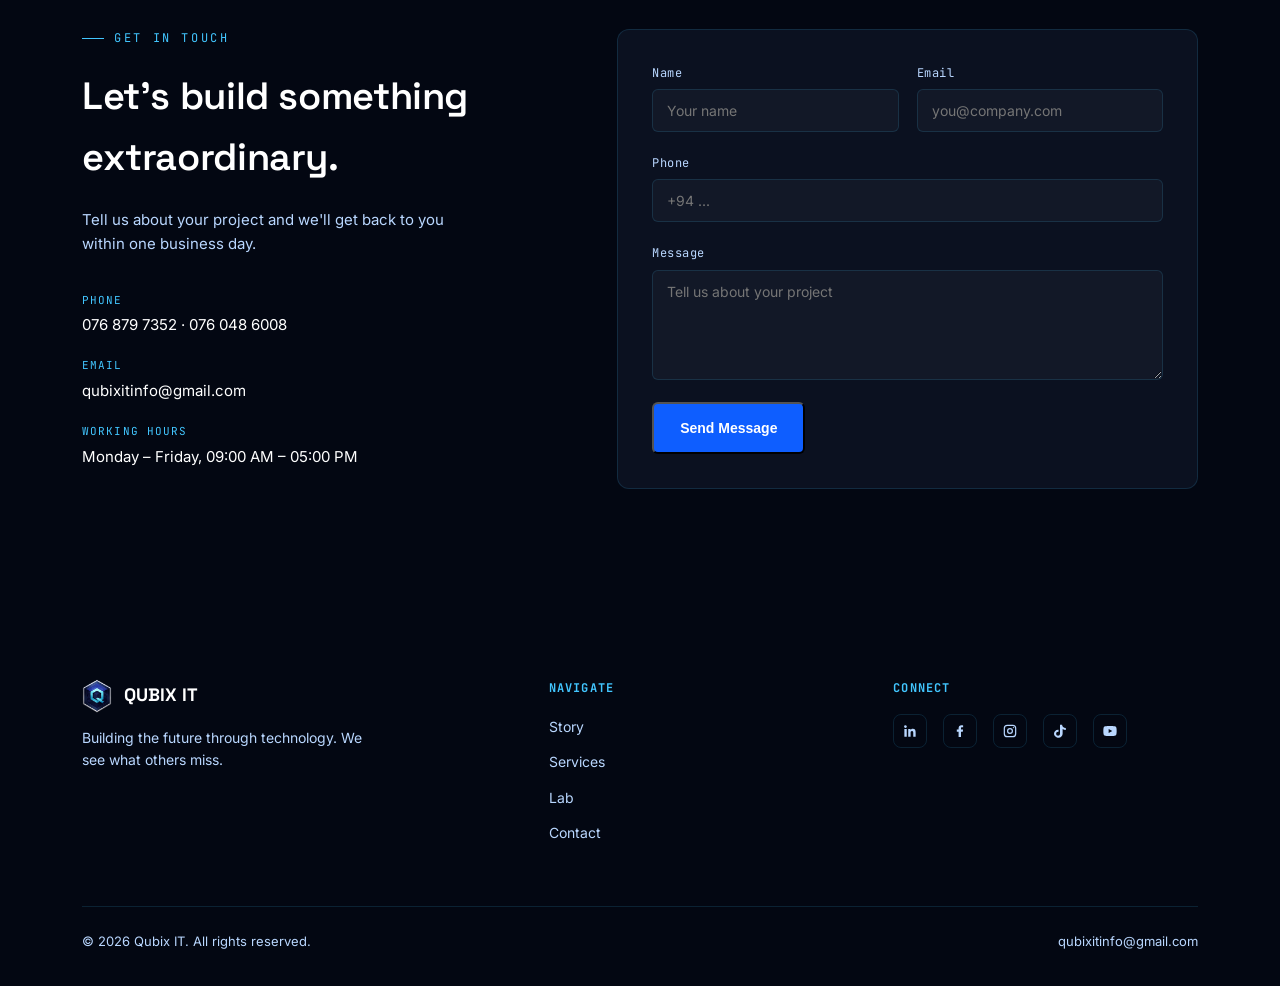
==== commit 23725758: "social media integration" ====
--- a/index.html
+++ b/index.html
@@ -421,6 +421,12 @@
           <a href="https://www.instagram.com/qubixit?igsh=MXNibms1ZmhncTBldA==" target="_blank" rel="noopener noreferrer" aria-label="Qubix IT on Instagram">
             <svg width="16" height="16" viewBox="0 0 24 24" fill="none" stroke="currentColor" stroke-width="1.8" aria-hidden="true"><rect x="3.5" y="3.5" width="17" height="17" rx="4.5"/><circle cx="12" cy="12" r="3.6"/><circle cx="17.1" cy="6.9" r="0.9" fill="currentColor" stroke="none"/></svg>
           </a>
+          <a href="https://www.tiktok.com/@qubixit?_r=1&_t=ZS-950fM7DTYpd" target="_blank" rel="noopener noreferrer" aria-label="Qubix IT on TikTok">
+            <svg width="16" height="16" viewBox="0 0 24 24" fill="currentColor" aria-hidden="true"><path d="M16.6 5.82c-.9-.78-1.45-1.9-1.5-3.15h-3.1v13.44c0 1.62-1.32 2.94-2.94 2.94a2.94 2.94 0 0 1-2.94-2.94 2.94 2.94 0 0 1 2.94-2.94c.28 0 .55.04.8.11V10.2a6.1 6.1 0 0 0-.8-.05c-3.34 0-6.05 2.71-6.05 6.05S6.56 22.25 9.9 22.25s6.05-2.71 6.05-6.05V9.01a8.16 8.16 0 0 0 4.77 1.53V7.44c-1.6 0-3.03-.6-4.12-1.62z"/></svg>
+          </a>
+          <a href="https://www.youtube.com/@QubixIT" target="_blank" rel="noopener noreferrer" aria-label="Qubix IT on YouTube">
+            <svg width="16" height="16" viewBox="0 0 24 24" fill="currentColor" aria-hidden="true"><path d="M21.58 7.2c-.23-1.1-1.1-1.97-2.2-2.2C17.5 4.5 12 4.5 12 4.5s-5.5 0-7.38.5c-1.1.23-1.97 1.1-2.2 2.2C2 9.08 2 12 2 12s0 2.92.42 4.8c.23 1.1 1.1 1.97 2.2 2.2 1.88.5 7.38.5 7.38.5s5.5 0 7.38-.5c1.1-.23 1.97-1.1 2.2-2.2.42-1.88.42-4.8.42-4.8s0-2.92-.42-4.8zM9.98 15.02V8.98L15.5 12l-5.52 3.02z"/></svg>
+          </a>
         </div>
       </div>
     </div>
--- a/styles.css
+++ b/styles.css
@@ -1012,7 +1012,7 @@
     font-size:13px;
     color:var(--light-text);
   }
-  .socials{ display:flex; gap:16px; }
+  .socials{ display:flex; gap:16px; flex-wrap:wrap; }
   .socials a{
     width:34px;height:34px;
     border:1px solid var(--line);
